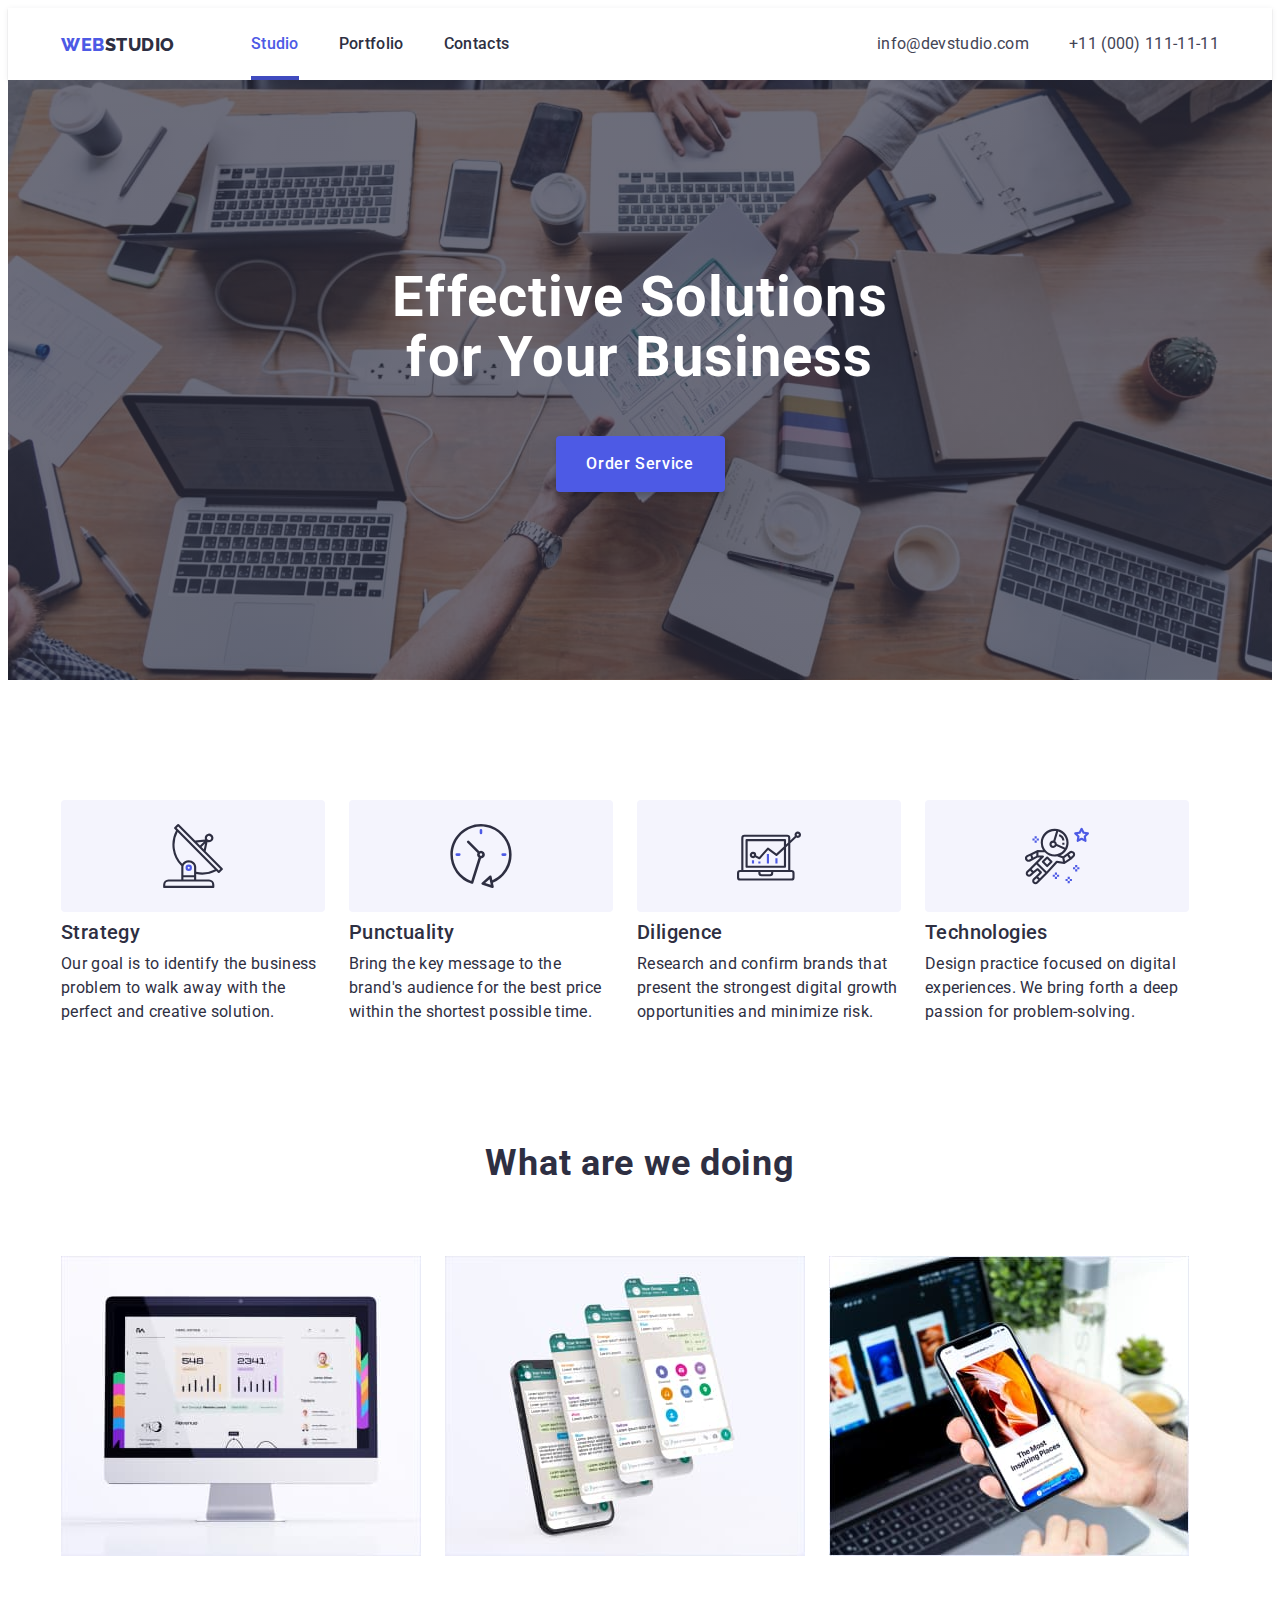
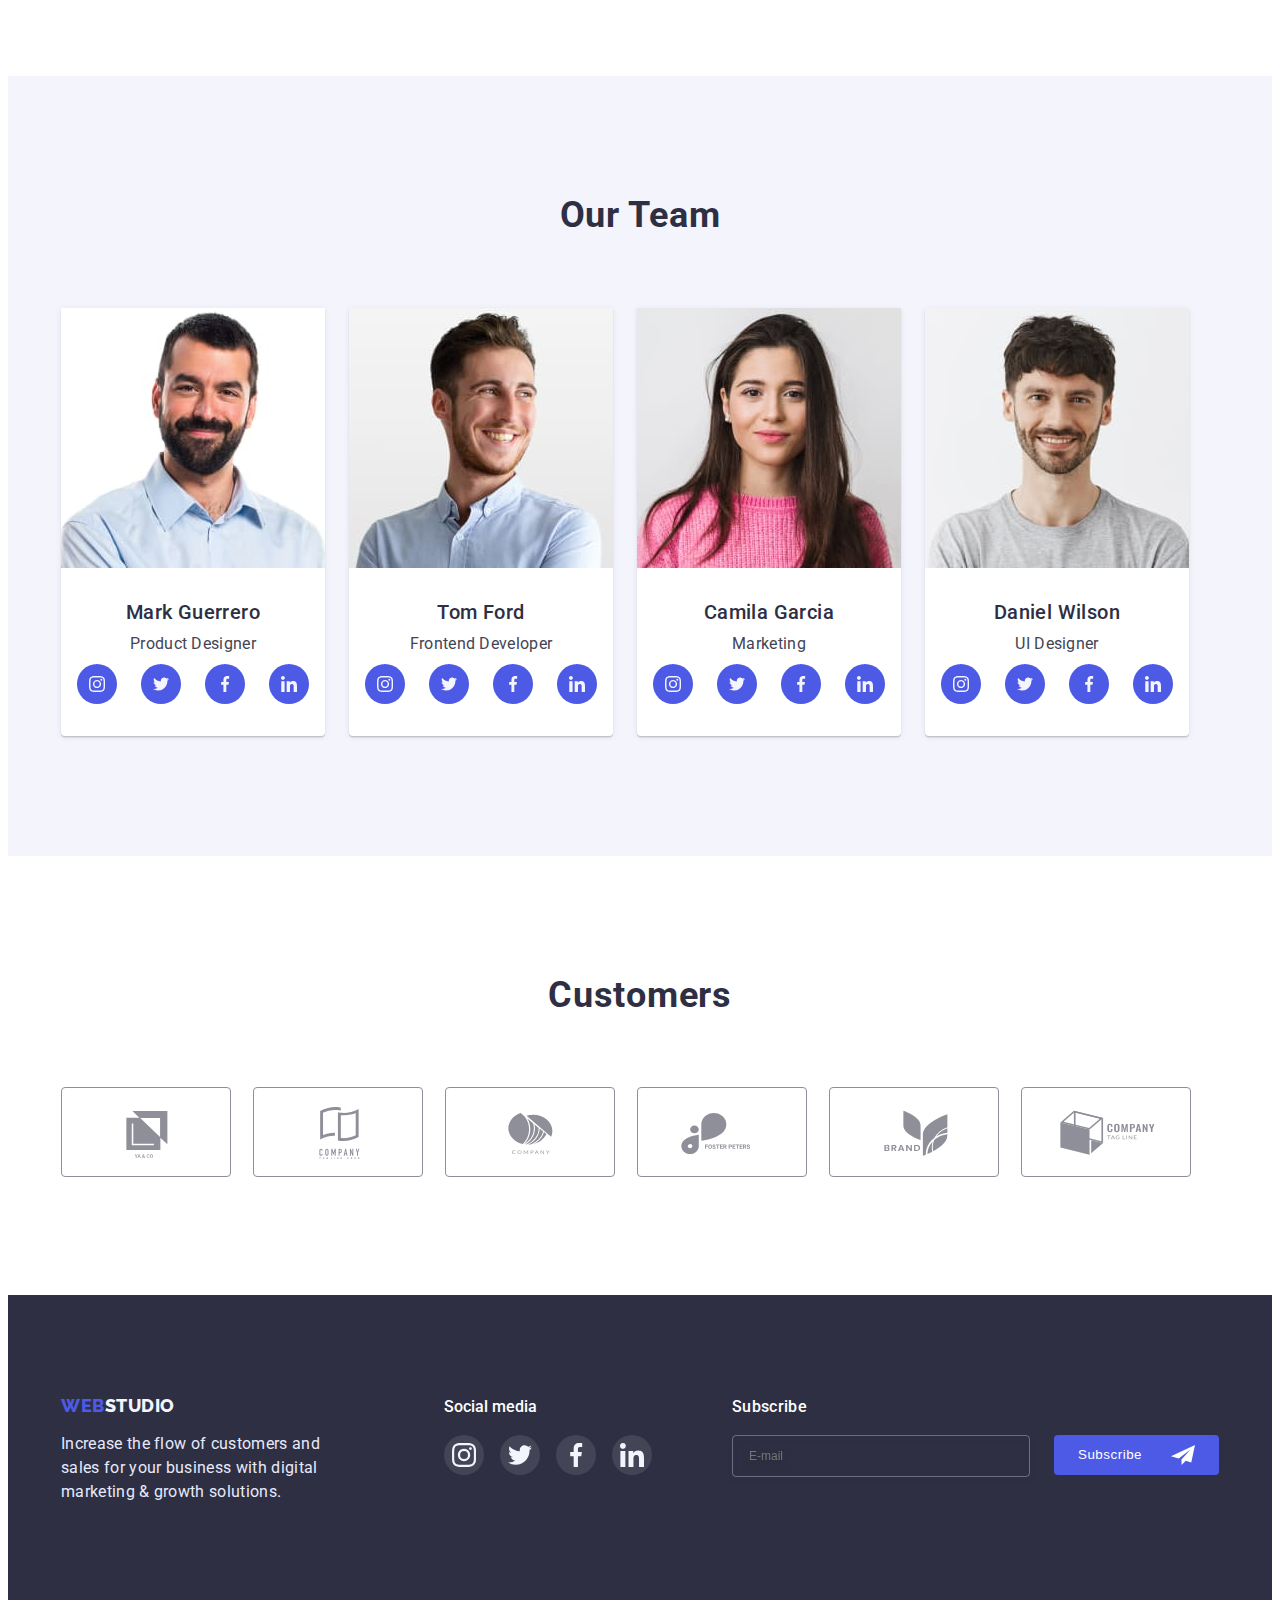
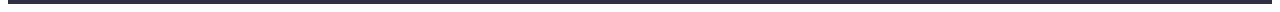
==== index.html @ 27a366ea "Initial commit" ====
<!DOCTYPE html>
<html lang="en">
  <head>
    <meta charset="UTF-8" >
    <meta http-equiv="X-UA-Compatible" content="IE=edge" >
    <meta name="viewport" content="width=device-width, initial-scale=1.0" >    
    <title>Webstudio</title>
    <link rel="preconnect" href="https://fonts.googleapis.com">
<link rel="preconnect" href="https://fonts.gstatic.com" crossorigin>
<link href="https://fonts.googleapis.com/css2?family=Raleway:wght@800&family=Roboto:wght@400;500;700;900&display=swap" rel="stylesheet">
<link rel="stylesheet" href="https://cdnjs.cloudflare.com/ajax/libs/modern-normalize/1.1.0/modern-normalize.min.css" integrity="sha512-wpPYUAdjBVSE4KJnH1VR1HeZfpl1ub8YT/NKx4PuQ5NmX2tKuGu6U/JRp5y+Y8XG2tV+wKQpNHVUX03MfMFn9Q==" crossorigin="anonymous" referrerpolicy="no-referrer" />
<link rel="stylesheet" href="./css/styles.css" >
</head>
  <body>
    <!--Top Line-->
    <header class="heder">
      <div class="container heder-container">
      <nav class="heder-navigation">
        <!--Logo-->
        <a href="./index.html" class="heder-logo"><span class="logo">WEB</span>STUDIO</a>
        <!--Menu Nav-->
        <ul class="heder-list list">          
          <li class="heder-item"><a class="heder-link link current" href="./index.html">Studio</a></li>
          <li class="heder-item"><a class="heder-link link" href="./potfolio.html">Portfolio</a></li>
          <li class="heder-item"><a class="heder-link link" href="./index.html">Contacts</a></li>        
        </ul>
      </nav>
      <!--Contacts-->
      <address class="heder-box">
        <ul class="heder-list list">
          <li class="heder-item"><a class="heder-link  link  heder-email" href="mailto:info@devstudio.com">info@devstudio.com</a></li>         
          <li class="heder-item"><a class="heder-link  link  heder-tel" href="tel:+110001111111">+11 (000) 111-11-11</a></li>
        </ul>
      </address>
    </div>
    </header>
    <main>
      <!--Hero image-->
      <section class="hero">   
        <h1 class="hero-title hero-text">Effective Solutions for Your Business</h1>
        <button class="hero-button" data-modal-open type="button">Order Service</button>
      </section>
      <!-- Section 2-->
      <section class="features">
        <div class="container features-container">
        <h2 class="visually-hidden">Features</h2>
        <ul class="features-list list">          
          <li class="features-item">
            <div class="features-box">
            <svg  width="64" height="64">
              <use href="./images/symbol-defs.svg#icon-antenna-1"></use>
            </svg>
          </div>
            <h3 class="features-subtitle">Strategy</h3>
            <p class="features-text">
              Our goal is to identify the business problem to walk away with the
              perfect and creative solution.
            </p>
          </li>
          <li class="features-item">
            <div class="features-box">
            <svg width="64" height="64">
              <use href="./images/symbol-defs.svg#icon-clock-1"></use>
            </svg>
          </div>
            <h3 class="features-subtitle">Punctuality</h3>
            <p class="features-text">
              Bring the key message to the brand's audience for the best price
              within the shortest possible time.
            </p>
          </li>
          <li class="features-item">
            <div class="features-box">
            <svg width="64" height="64">
              <use href="./images/symbol-defs.svg#icon-diagram-1"></use>
            </svg>
          </div>
            <h3 class="features-subtitle">Diligence</h3>
            <p class="features-text">
              Research and confirm brands that present the strongest digital
              growth opportunities and minimize risk.
            </p>
          </li>
          <li class="features-item">
            <div class="features-box">
            <svg width="64" height="64">
              <use href="./images/symbol-defs.svg#icon-astronaut-1"></use>
            </svg>
          </div>
            <h3 class="features-subtitle">Technologies</h3>
            <p class="features-text">
              Design practice focused on digital experiences. We bring forth a
              deep passion for problem-solving.
            </p>
          </li>
        </ul>
        </div>
      </section>
      <!-- What are we doing-->
      <section class="doing">
        <div class="container container-doing">
        <h2 class="doing-title">What are we doing</h2>
        <ul class="doing-list list">
          <li>
            <img
              src="./images/img-1.jpg"
              alt="image is not displayed"
              width="360" height="300">
          </li>
          <li>
            <img
              src="./images/img-tel-2.jpg"
              alt="image is not displayed"
              width="360" height="300">
          </li>
          <li>
            <img
              src="./images/img-tel-3.jpg"
              alt="image is not displayed"
              width="360" height="300">
          </li>
        </ul>
        </div>
      </section>
      <!-- Our team-->
      <section class="team">
        <div class="container">
        <h2 class="team-title">Our Team</h2>
        <ul class="team-list list">
          <li class="team-item">            
            <img src="./images/foto-1.jpg" alt="foto 1" width="264" height="260">            
            <div class="item-wrap">
            <h3 class="team-subtitle">Mark Guerrero</h3>
            <p class="team-text">Product Designer</p>
            <ul class="team-soc-list list">
              <li class="team-soc-item">
                <a class="team-soc-link link">
                <svg class="team-soc-icon" width="16" height="16">
                  <use href="./images/icon.svg#icon-instagram"></use>
                </svg>
              </a></li>
              <li class="team-soc-item">
                <a class="team-soc-link link">
                <svg class="team-soc-icon" width="16" height="16">
                  <use href="./images/icon.svg#icon-twitter"></use>
                </svg>
              </a></li>
              <li class="team-soc-item">
                <a class="team-soc-link link">
                <svg class="team-soc-icon" width="16" height="16">
                  <use href="../images/icon.svg#icon-facebook"></use>
                </svg>
              </a></li>
              <li class="team-soc-item">
                <a class="team-soc-link link">
                <svg class="team-soc-icon" width="16" height="16">
                  <use href="./images/icon.svg#icon-linkedin"></use>
                </svg>
              </a></li>
            </ul>          
            </div>
          </li>
          <li class="team-item">
            <img src="./images/foto-2.jpg" alt="foto 2" width="264" height="260">
            <div class="item-wrap">
            <h3 class="team-subtitle">Tom Ford</h3>
            <p class="team-text">Frontend Developer</p>
            <ul class="team-soc-list list">
              <li class="team-soc-item"><a href="" class="team-soc-link link">
                <svg class="team-soc-icon" width="16" height="16">
                  <use href="./images/icon.svg#icon-instagram"></use>
                </svg>
              </a></li>
              <li class="team-soc-item"><a href="" class="team-soc-link link">
                <svg class="team-soc-icon" width="16" height="16">
                  <use href="./images/icon.svg#icon-twitter"></use>
                </svg>
              </a></li>
              <li class="team-soc-item"><a href="" class="team-soc-link link">
                <svg class="team-soc-icon" width="16" height="16">
                  <use href="./images/icon.svg#icon-facebook"></use>
                </svg>
              </a></li>
              <li class="team-soc-item"><a href="" class="team-soc-link link">
                <svg class="team-soc-icon" width="16" height="16">
                  <use href="./images/icon.svg#icon-linkedin"></use>
                </svg>
              </a></li>
            </ul>          
            </div>
          </li>
          <li class="team-item">
            <img src="./images/foto-3.jpg" alt="foto 3" width="264" height="260">
            <div class="item-wrap">
            <h3 class="team-subtitle">Camila Garcia</h3>
            <p class="team-text">Marketing</p>
            <ul class="team-soc-list list">
              <li class="team-soc-item"><a href="" class="team-soc-link link">
                <svg class="team-soc-icon" width="16" height="16">
                  <use href="./images/icon.svg#icon-instagram"></use>
                </svg>
              </a></li>
              <li class="team-soc-item"><a href="" class="team-soc-link link">
                <svg class="team-soc-icon" width="16" height="16">
                  <use href="./images/icon.svg#icon-twitter"></use>
                </svg>
              </a></li>
              <li class="team-soc-item"><a href="" class="team-soc-link link">
                <svg class="team-soc-icon" width="16" height="16">
                  <use href="./images/icon.svg#icon-facebook"></use>
                </svg>
              </a></li>
              <li class="team-soc-item"><a href="" class="team-soc-link link">
                <svg class="team-soc-icon" width="16" height="16">
                  <use href="./images/icon.svg#icon-linkedin"></use>
                </svg>
              </a></li>
            </ul>          
            </div>
          </li>
          <li class="team-item">
            <img src="./images/foto-4.jpg" alt="foto 4" width="264" height="260">
            <div class="item-wrap">
            <h3 class="team-subtitle">Daniel Wilson</h3>
            <p class="team-text">UI Designer</p>
            <ul class="team-soc-list list">
              <li class="team-soc-item"><a href="" class="team-soc-link link">
                <svg class="team-soc-icon" width="16" height="16">
                  <use href="./images/icon.svg#icon-instagram"></use>
                </svg>
              </a></li>
              <li class="team-soc-item"><a href="" class="team-soc-link link">
                <svg class="team-soc-icon" width="16" height="16">
                  <use href="./images/icon.svg#icon-twitter"></use>
                </svg>
              </a></li>
              <li class="team-soc-item"><a href="" class="team-soc-link link">
                <svg class="team-soc-icon" width="16" height="16">
                  <use href="./images/icon.svg#icon-facebook"></use>
                </svg>
              </a></li>
              <li class="team-soc-item"><a href="" class="team-soc-link link">
                <svg class="team-soc-icon" width="16" height="16">
                  <use href="./images/icon.svg#icon-linkedin"></use>
                </svg>
              </a></li>
            </ul>          
            </div>
          </li>
        </ul>
        </div>
      </section>
<!-----Customers-------->
      <section class="customers">
        <div class="container">
          <h2 class="section-title">Customers</h2>
            <ul class="customers-list list">
              <li class="customers-item">
                <a class="customers-link">
                  <svg class="logo-customers" width="104" height="56">
                    <use class="customers-link" href="./images/logo-customers.svg#icon-Logo" ></use>
                  </svg>
                </a>
              </li>
              <li class="customers-item">
                <a class="customers-link">
                  <svg class="logo-customers" width="104" height="56">
                    <use href="./images/logo-customers.svg#icon-Logo-1" ></use>
                  </svg>
                </a>
              </li>
              <li class="customers-item">
                <a class="customers-link">
                  <svg class="logo-customers" width="104" height="56">
                    <use href="./images/logo-customers.svg#icon-Logo-2" ></use>
                  </svg>
                </a>
              </li>
              <li class="customers-item">
                <a class="customers-link">
                  <svg class="logo-customers" width="104" height="56">
                    <use href="./images/logo-customers.svg#icon-Logo-3" ></use>
                  </svg>
                </a>
              </li>
              <li class="customers-item">
                <a class="customers-link">
                  <svg class="logo-customers" width="104" height="56">
                    <use href="./images/logo-customers.svg#icon-Logo-4" ></use>
                  </svg>
                </a>
              </li>
              <li class="customers-item">
                <a class="customers-link">
                  <svg class="logo-customers" width="104" height="56">
                    <use href="./images/logo-customers.svg#icon-Logo-5" ></use>
                  </svg>
                </a>
              </li>
            </ul>          
        </div>
      </section>     
      </main>
    <!-- Footer -->
    <footer class="footer">
      <div class="container">
        <div class="footer-flex">
          <div class="footer-box">
            <a href="./index.html" class="footer-logo"><span class="logo">WEB</span>STUDIO</a>
              <p class="footer-text">
        Increase the flow of customers and sales for your business with digital
        marketing & growth solutions.
            </p>        
          </div>
          <div >
            <p class="text-soc-list">Social media</p>
              <ul class="footer-soc-list list">
                <li class="footer-soc-item">
                  <a class="footer-soc-link link">
                    <svg class="footer-soc-icon" width="24" height="24">
                      <use href="./images/icon.svg#icon-instagram"></use>
                    </svg>
                  </a>
                </li>
                <li class="footer-soc-item">
                  <a class="footer-soc-link link">
                    <svg class="footer-soc-icon" width="24" height="24">
                      <use href="./images/icon.svg#icon-twitter"></use>
                    </svg>
                  </a>
                </li>
                <li class="footer-soc-item">
                  <a class="footer-soc-link link">
                    <svg class="footer-soc-icon" width="24" height="24">
                      <use href="./images/icon.svg#icon-facebook"></use>
                    </svg>
                  </a>
                </li>
                <li class="footer-soc-item">
                  <a class="footer-soc-link link">
                    <svg class="footer-soc-icon" width="24" height="24">
                      <use href="./images/icon.svg#icon-linkedin"></use>
                    </svg>
                  </a>
                </li>
              </ul>  
          </div>
          <div class="subscribe-wrapper">
            <p class="subscribe-title">Subscribe</p>
            <form class="subscribe-form">
              <input class="subscribe-input" type="email" name="subscribe_email" placeholder="E-mail" required="">
              <button class="subscribe-btn" type="submit">
                Subscribe
                <svg class="subscribe-btn-icon" width="24" height="24">
                  <use href="./images/symbol-defs.svg#icon-send"></use>
                </svg>
              </button>
            </form>
          </div>
        </div>  
      </div>
    </footer>
    <!-- Modal -->
    <div class="backdrop is-hidden " data-modal>
      <div class="modal">
        <button type="button" class="modal-close" data-modal-close>
          <svg class="modal-close-button" width="24" height="24">
            <use href="./images/modal-button.svg#icon-close-black-18dp-2-1"></use>
          </svg>
        </button>
          <p class="modal-title">Leave your contacts and we will call you back</p>
          <form class="order-service-form">
            <label class="input-box">Name
              <span class="input-label">
            <input class="form-input contact-input" name="user-name" minlength="3" pattern="[a-zA-Zа-яА-ЯіІїЇ\s]+" type="text" autofocus="" required="">
            <svg class="input-icon" width="18" height="24">
              <use href="./images/symbol-defs.svg#icon-person-black"></use>
            </svg>
              </span>
            </label>
            <label class="input-box">Phone
              <span class="input-label">
            <input class="form-input contact-input" name="user-phone" type="tel" minlength="10" maxlength="13" pattern="[0-9]{3}-[0-9]{3}-[0-9]{2}-[0-9]{2}" title="ххх-ххх-хх-хх" required="">
            <svg class="input-icon" width="18" height="24">
              <use href="./images/symbol-defs.svg#icon-phone-black"></use>
            </svg>
              </span>
            </label>
            <label class="input-box">Email
              <span class="input-label">
            <input class="form-input contact-input" name="user-email" type="email">
            <svg class="input-icon" width="18" height="24">
              <use href="./images/symbol-defs.svg#icon-email-black"></use>
            </svg>
              </span>
            </label>
            <label class="form-box comment-box">
              <span class="input-label">Comment</span>
              <textarea class="modal-message" name="user_comment" placeholder="Text input"></textarea>
            </label>            
            <label class="check-box">
              <input type="checkbox" class="private-policy-check checkbox-hidden" name="private_policy" required="">
              <span class="checkbox-icon">
                <svg width="16" height="16">
                  <use href="./images/symbol-defs.svg#icon-Vector"></use>
                </svg>
              </span>
              <span class="private-policy-label">I accept the terms and conditions of the <a class="link private-policy-link" href="#">Privacy Policy</a></span>
            </label> 
            <button class="button-modal" type="submit">Send</button>
          </form>
      </div>
    </div>
    <script src="./js/modal.js"></script>
    <script>
      AOS.init({
        once: true
      })
    </script>
  </body>
</html>
---- css/styles.css ----
/*root {
    --footer-background:  #2E2F42;
    --hero-background:  #2E2F42;
    --logo-color: #4D5AE5;
    --heder-logo-color: #2E2F42;
    --footer-logo-color: #F4F4FD;
    --body-background: #FFFFFF;    
    --heder-link-color: #2E2F42; 
    --heder-tel-link: #434455;
    --heder-link-accent-color: #4D5AE5;
    --hero-button: #FFFFFF;
    --hero-button-hover: #404BBF;
    --hero-button-background: #4D5AE5;
    --hero-title-color:#FFFFFF;
    --features-item-subtitle-background: #FFFFFF;
    --features-text: #2E2F42;
    --doing-title: #2E2F42;
    --team-background: #F4F4FD;
    --team-subtitle: #2E2F42;
    --team-text-color:  #434455;
    --team-title-color: #2E2F42;
    --footer-text-color: #E7E9FC;
    --subtitle-link: #2E2F42;
    --text: #434455;
    --filters-button-color: #4D5AE5;
    --filters-button-background: #F4F4FD;  
    --border: #8E8F99;
    --background-footer-soc-link: #31D0AA;
    --customers-accent: #404BBF;
    --modal-background: #FCFCFC;
}*/

:root {
    --navy-blue:  #2E2F42;
    --iris: #4D5AE5;
    --white:#FFFFFF;  
    --slate: #434455;
    --ocean: #404BBF;
    --cloud: #F4F4FD;
    --text-color: #E7E9FC;
    --border: #8E8F99;
    --background-footer-soc-link: #31D0AA;
    --modal-background: #FCFCFC;
}



    p,
    h1,
    h2,
    h3,
    h4,
    h5,
    h6 {
    margin: 0;

}



ul {
    margin: 0;
    padding-left: 0;
    list-style: none;
}
img {
    display: block;
    max-width: 100%;
    height: auto;
}


.link {
    text-decoration: none;
    line-height: 1.5;
    letter-spacing: .02em;
    -webkit-transition-property: color;
    transition-property: color;
    -webkit-transition-duration: var(--transition-time);
    transition-duration: var(--transition-time);
    -webkit-transition-timing-function: var(--cubic);
    transition-timing-function: var(--cubic);
}


body {
    font-family: 'Roboto', sans-serif;
    color: var(--navy-blue);
    background: var(--white, #FFFFFF);
}
/* ------------------------------------------------------------HEDER----------------------------------------- */
.heder { 
    border-bottom: -1px solid #E7E9FC;
    box-shadow: 0px 1px 6px rgba(46, 47, 66, 0.08), 0px 1px 1px rgba(46, 47, 66, 0.16), 0px 2px 1px rgba(46, 47, 66, 0.08);
}

.container {
    width: 100%;
    max-width: 1158px;    
    margin: 0 auto; 
    padding-left: 15px;
    padding-right: 15px; 

}

.heder-navigation { 
    display:flex;
    align-items: center;
    margin-right: auto;
    gap: 76px;
}


.heder-container {
    display:flex;
    align-items: center;   
}

.logo {
    color: var(--iris);   
}

.heder-logo {
    font-family: 'Raleway',sans-serif;
    font-weight: 800;
    font-size: 18px;
    line-height: calc(21 / 18); 
    letter-spacing: 0.03em;
    text-transform: uppercase;
    text-decoration: none;
    color: var(--navy-blue); 
    display:flex; 

}



.heder-list {
    display:flex;
    margin-left: auto;
}

.heder-list .heder-item {
    margin-left: 40px;
}
.heder-list .heder-item:first-child {
    margin-left: 0;
    margin-right: 0;
}
.heder-item {
}

.heder-link.current:after{
    content: " ";
    position: absolute;
    left: 0;
    bottom: 0;


    width: 100%;
    height: 4px;
    background-color: var(--ocean);
}

.heder-link {   
    letter-spacing: 0.02em;
    font-weight: 500;
    font-size: 16px;
    line-height: 1.5;
    color: var(--navy-blue,#2E2F42);
    padding-top: 24px;
    padding-bottom: 24px;
    display: block;  
    transition: color 250ms cubic-bezier(0.4, 0, 0.2, 1); 
    position: relative;
}
.heder-link:hover,
.heder-link:focus,
.heder-link.current{
    color:var(--iris);
}


.heder-tel {
    font-family: 'Roboto',sans-serif;
    font-style: normal;
    font-weight: 400;
    font-size: 16px;
    line-height: calc(24 / 16);
    letter-spacing: 0.02em;
    color: var(--slate);   
}

.heder-email {    
    font-style: normal;
    font-weight: 400;
    font-size: 16px;
    line-height: calc(24 / 16);
    letter-spacing: 0.02em;
    color: var(--slate);   
}

/* ----------------------------------------------------------------HERO IMAGE------------------------------------------ */

.hero {

    max-width: 1440px;
    background-image: linear-gradient(rgba(46, 47, 66, 0.7),rgba(46, 47, 66, 0.7)),
    url(../images/people-office\ 1.jpg);
    background-repeat: no-repeat;
    background-position: center;
    background-size: cover;
    text-align: center;   
    padding-top: 188px;
    padding-bottom: 188px;
    margin-left: auto;
    margin-right: auto;
}

.hero-title {    
    font-weight: 700;
    font-size: 56px;
    line-height: 1.07;
    letter-spacing: 0.02em;
    color: var(--white, #FFFFFF);

    display: block;
    max-width: 496px;
    text-align: center;
    margin: 0 auto;
    margin-bottom: 48px;
}



.hero-text {

}

.hero-button {
    font-style: normal;
    color: var(--white, #FFFFFF);
    letter-spacing: 0.04em;
    font-weight: 500;
    font-size: 16px;
    line-height: 1.5;
    font-family: inherit;
    cursor: pointer;
    background: var(--iris, #4D5AE5);  
    
    text-align: center;  
    width: 169px;     
    height: 56px;
    display: block;
    margin: 0 auto;
    box-shadow: 0px 4px 4px rgba(0, 0, 0, 0.15);
    border-radius: 4px;
    border: none;
    transition-property: background-color;
    transition-timing-function: cubic-bezier(0.4, 0, 0.2, 1);
    transition-duration: 250ms;
}  

.hero-button:hover,
.hero-button:focus {
    background-color: var(--ocean, #404BBF);
}
/* ----------------------------------------------------------------SECTION 2--------------------------------------------- */


.features-list {
    display: flex;
    gap: 24px;
}

.features-container{
    display: flex;
    flex-wrap: wrap;
    
}
.features{    
    padding-top: 120px;
    padding-bottom: 120px; 
}

.features-item {
    background: var(--white, #FFFFFF);
    width: 264px;
}

.features-box{
    height: 112px;

    display: flex;
    justify-content: center;
    align-items: center;
    background: var(--cloud);
    border-radius: 4px;
}

.features-subtitle {
    font-weight: 500;
    font-size: 20px;
    line-height: 1.2;
    letter-spacing: 0.02em;
    background: var(--white, #FFFFFF);
    margin-top: 8px;
}

.features-text {        
    font-size: 16px;
    line-height: 1.5;
    letter-spacing: 0.02em;
    color: var(--navy-blue);   

    margin-top: 8px;
}


/* ----------------------------------------------------------------------DOING--------------------------------------------- */


.doing {
    padding-bottom: 120px;
}



.doing-title {
    font-family: 'Roboto', sans-serif;
    font-weight: 700;
    font-size: 36px;
    line-height: 1.11; 
    letter-spacing: 0.02em;        
    color: var(--navy-blue);

    margin-bottom: 72px;
    text-align: center;
}

.doing-list {
    display: flex;
    gap: 24px;
}



.doing-list:nth-last-child(3) {
    padding-left: 0;
}


.doing-list:nth-last-child(4) {
    padding-left: 0;
}

/* --------------------------------------------------------------------TEAM------------------------------------------------- */
.team{
    background: var(--cloud, #F4F4FD);    
    padding-top: 120px;
    padding-bottom: 120px;
}

.team-title {    
    font-weight: 700;
    font-size: 36px;
    line-height: 1.11;
    letter-spacing: 0.02em; 
    color:var(--navy-blue,  #2E2F42);

    
    margin-bottom: 72px;
    text-align: center;

}

.item-wrap{
    text-align: center;
    padding: 32px 16px 32px 16px;

}


.team-list {
    display: flex;
    gap: 24px;
}

.team-item{
    background:var(--white);
    box-shadow: 0px 1px 6px rgba(46, 47, 66, 0.08), 0px 1px 1px rgba(46, 47, 66, 0.16), 0px 2px 1px rgba(46, 47, 66, 0.08);
    border-radius: 0px 0px 4px 4px;
    width: 264px;
}


.team-subtitle {
    font-weight: 500;
    font-size: 20px;
    line-height: 1.2;
    letter-spacing: 0.02em;
    color: var(--navy-blue);

    margin-bottom: 8px;
}

.team-text {        
    font-size: 16px;
    line-height:  calc(24 / 16);
    letter-spacing: 0.02em;
    color: var(--slate, #434455);
    margin-bottom: 8px;
}

/*-------------ICON-----------------*/


.team-soc-list {
    display: flex;
    justify-content: center;
    gap: 24px;
}

.team-soc-item {
    width: 40px;
    height: 40px;

}
.team-soc-link {
    width: 100%;
    height: 100%;

    border-radius: 50%;

    background-color: var(--iris);
    display: flex;
    justify-content: center;
    align-items: center;
    transition-property: background-color;
    transition-timing-function: cubic-bezier(0.4, 0, 0.2, 1);
    transition-duration: 250ms;
}

.team-soc-icon{
    color: var(--white, #FFFFFF);
}
.team-soc-link:is(:hover, :focus) {
    background-color: var(--ocean);
}
/*-------------CUSTOMERS-----------------*/


.customers {
    padding-top: 120px;
    padding-bottom: 120px;
}

.section-title {
    font-weight: 700;
    font-size: 36px;
    line-height: 1.1;
    letter-spacing: 0.02em;
    text-align: center;
    color: var(--navy-blue,  #2E2F42);

    margin-bottom: 72px;

}
.customers-list {
    display: flex;
    gap: 24px;
}

.customers-item {
    width: 168px;
    height: 88px;



}
.customers-link {
    width: 100%;
    height: 100%;

    display: flex;
    align-items: center;
    justify-content: center;
    border: 1px solid var(--border);
    border-radius: 4px;
    transition-property: border-color;
    transition-timing-function: cubic-bezier(0.4, 0, 0.2, 1);
    transition-duration: 250ms;
}

.logo-customers {
    fill:  var(--border);
    transition-property: fill;
    transition-timing-function: cubic-bezier(0.4, 0, 0.2, 1);
    transition-duration: 250ms;
}

.customers-link:is(:hover, :focus) {
    border-color:  var(--ocean);
}

.customers-link:is(:hover, :focus) .logo-customers{
    fill: var(--ocean);
}



/* --------------------------------------------------------------------FOOTER--------------------------------------------------- */
.footer { 
    background: var(--navy-blue, #2E2F42);
    padding-top: 100px;
    padding-bottom: 100px;
    display: flex;
}

.footer-logo {
    font-family: 'Raleway',sans-serif;
    font-weight: 800;
    font-size: 18px;
    line-height: calc(21/ 18);    
    letter-spacing: 0.03em;
    text-decoration: none;
    text-transform: uppercase;
    color: var(--cloud, #F4F4FD);
}

.footer-box {
    width: 264px;
    margin-right: 120px;

}

.footer-text {  
    margin-top: 16px;
    
    font-size: 16px;
    line-height: 1.5;
    letter-spacing: 0.02em;
    color: var(--text-color);
}

.visually-hidden {
    position: absolute;
    width: 1px;
    height: 1px;
    margin: -1px;
    border: 0;
    padding: 0;
    white-space: nowrap;
    clip-path: inset(100%);
    clip: rect(0 0 0 0);
    overflow: hidden;
}

.footer-flex {
    display: flex;
    align-items: baseline;

}

.text-soc-list{
    margin-bottom: 16px;
    font-weight: 500;
    font-size: 16px;
    line-height: 1.5;
    letter-spacing: 0.02;
    color: var(--white);
}

.footer-soc-list {
    display: flex;
    justify-content: center;
    gap: 16px;
}

.footer-soc-link {
    width: 100%;
    height: 100%;

    border-radius: 50%;
    display: flex;
    justify-content: center;
    align-items: center;
    background: rgba(255, 255, 255, 0.1);
    transition-property: background-color;
    transition-timing-function: cubic-bezier(0.4, 0, 0.2, 1);
    transition-duration: 250ms;
}


.footer-soc-item {
    width: 40px;
    height: 40px;
}

.footer-soc-link:is(:hover, :focus) {
    background-color: var(--background-footer-soc-link);
}

/* -----------------------------------PORTFOLIO -----------------------------------------------------*/


.subtitle-link{
    text-decoration-line: none; 
    color: var(--navy-blue);
}
.subtitle {
    font-weight: 500;
    font-size: 20px;
    line-height: 1.2;     
    letter-spacing: 0.02em;     
    color: var(--navy-blue);

    margin-bottom: 8px;
}

.text {    
    font-size: 16px;
    line-height: 1.5;        
    letter-spacing: 0.02em;
    text-decoration: none;   
    color: var(--slate);
}


a {
    text-decoration: none;
}
/*------------------------------SECTION-----------------------------------------*/

.filters-list.list {     
    padding: 0px;
    gap: 24px;
    display: flex;  
    justify-content: center; 
    margin-bottom: 72px;
}

.filters-list.list:nth-child(5) {
    margin-right: 0;
}

.filters-button {
    font-family: inherit;
    font-weight: 500;
    font-size: 16px;
    line-height:  calc(24 / 16);
    letter-spacing: 0.04em;
    text-decoration: none;
    color: var(--iris);
    background:var(--cloud);
    cursor: pointer;

    padding: 12px 24px;
    border: 1px solid var(--text-color);    
    border-radius: 4px;
    transition-property: color, background-color, box-shadow;
    transition-timing-function: cubic-bezier(0.4, 0, 0.2, 1);
    transition-duration: 250ms;
}

.filters-button:hover,
.filters-button:focus {
    color: var(--white);
    border-color: transparent;
    background-color: var(--ocean);
    box-shadow: 0px 3px 1px rgba(0, 0, 0, 0.1), 0px 2px 1px rgba(0, 0, 0, 0.08), 0px 2px 2px rgba(0, 0, 0, 0.12);
}

/*----------------------------FLEX-CONTAINER-------------------------------------------*/


.flex-container{   

    display: flex;
    flex-wrap: wrap;
    row-gap: 48px;
    column-gap: 24px;
}

.box{
    padding-top: 64px;
    padding-bottom: 96px;
}

.wrap{
    padding-top: 96px;
    padding-bottom: 120px;
}

.item-subtitle{
    padding: 0px 16px;
    padding-top: 32px;
    padding-bottom: 32px;

    border-top: none;
    border-left: 1px solid var(--text-color);
    border-right: 1px solid var(--text-color);
    border-bottom: 1px solid var(--text-color);
}

.box-item{   
    width: 360px; 
    background: var(--white);

}

.portfolio-cover-wrap{
    position: relative;
    overflow: hidden;
}
.box-item-text{
    position: absolute;
    top: 0;
    padding-top: 40px;
    padding-left: 32px;
    padding-right: 32px;
    line-height: 1.5;
    font-size: 16px;
    font-weight: 400;
    letter-spacing: 0.02em;
    color:  var(--cloud);
    background-color: var(--iris);
    height: 100%;
    transform: translateY(100%);
    transition: transform 250ms cubic-bezier(0.4, 0, 0.2, 1) ;
}

.box-link:hover .box-item-text{
    transform: translateY(0); 
}

.box-link{
    display: block;
    transition-property: box-shadow;
    transition-timing-function: cubic-bezier(0.4, 0, 0.2, 1);
    transition-duration: 250ms;
}


.box-link:hover,
.box-link:focus {
    box-shadow: 0px 1px 6px rgba(46, 47, 66, 0.08), 0px 1px 1px rgba(46, 47, 66, 0.16), 0px 2px 1px rgba(46, 47, 66, 0.08);
}

.box-item:nth-child(3n) {
    margin-right: 0;
}

.box-item:nth-last-child(-n+3) {
    margin-bottom: 0;
}
.backdrop{
    position: fixed;
    top: 0;
    width: 100%;
    height: 100%;
    background: rgba(46, 47, 66, 0.4);
    transition: opacity 250ms cubic-bezier(0.4, 0, 0.2, 1), visibility 250ms cubic-bezier(0.4, 0, 0.2, 1);
}

.subscribe-wrapper {
margin-left: 80px;
}
.subscribe-title {
    font-weight: 500;
    font-size: 16px;
    line-height: 1.5;
    letter-spacing: .02em;
    color: var(--white);
}
.subscribe-form {
    margin-top: 16px;
    display: -webkit-box;
    display: -ms-flexbox;
    display: flex;

}

.subscribe-input {
    width: 264px;
    height: 40px;
    padding: 0 16px;
    font-size: 12px;
    background-color: rgba(0,0,0,0);
    color: var(--white);
    border: 1px solid rgba(255,255,255,.3);
    -webkit-filter: drop-shadow(0px 4px 4px rgba(0, 0, 0, 0.15));
    filter: drop-shadow(0px 4px 4px rgba(0, 0, 0, 0.15));
    border-radius: 4px;
    outline: none;
}
.subscribe-btn {
    width: 165px;
    height: 40px;
    cursor: pointer;
    margin-left: 24px;
    margin-right: auto;
    padding: 8px 24px;
    font-weight: 500;
    line-height: 1.5;
    letter-spacing: .04em;
    display: -webkit-box;
    display: -ms-flexbox;
    display: flex;
    -webkit-box-pack: center;
    -ms-flex-pack: center;
    justify-content: center;
    -webkit-box-align: center;
    -ms-flex-align: center;
    align-items: center;
    border: none;
    color: var(--white);
    border-radius: 4px;
    background: var(--iris);
    -webkit-transition-property: background-color;
    transition-property: background-color;
    -webkit-transition-duration: var(--transition-time);
    transition-duration: var(--transition-time);
    -webkit-transition-timing-function: var(--cubic);
    transition-timing-function: var(--cubic);
}
.subscribe-btn-icon {
    margin-left: auto;
    fill: var(--white);
}



/*--MODAL--*/
.modal{
    position: absolute;
    top: 50%;
    left: 50%;
    transform: translate(-50%, -50%) scale(1);
    transition: transform 250ms cubic-bezier(0.4, 0, 0.2, 1);
    width: 408px;
    min-height: 584px;
    background: var(--modal-background);
    box-shadow: 0px 1px 1px rgba(0, 0, 0, 0.14), 0px 1px 3px rgba(0, 0, 0, 0.12), 0px 2px 1px rgba(0, 0, 0, 0.2);
    border-radius: 4px;
    padding-top: 72px;
    padding-left: 24px;
    padding-right: 24px;
    padding-bottom: 24px;
}



.backdrop.is-hidden .modal{
    transform: translate(-50%, -50%) scale(0);
}

.modal-close{
    position: absolute;
    top: 24px;
    right: 24px;
    width: 24px;
    height: 24px;
    background: var(--text-color);
    border: 1px solid rgba(0, 0, 0, 0.1);
    border-radius: 50%;
    display: flex;
    align-items: center;
    justify-content: center;
    transition: opacity 250ms cubic-bezier(0.4, 0, 0.2, 1);
    cursor: pointer;
}

.modal-close:is(:hover, :focus) {
    fill: var(--white, #FFFFFF);
    background: var(--ocean);
    transition: 250ms cubic-bezier(0.4, 0, 0.2, 1);
}

.is-hidden{
    opacity: 0;
    visibility: hidden;
    pointer-events: none;
}
.modal-title {
    font-weight: 500;
    font-size: 16px;
    line-height: 1.5;
    text-align: center;
    letter-spacing: 0.02em;
    color: var(--navy-blue);   
    margin-bottom: 16px;
}

.input-box {
    font-weight: 400;
    font-size: 12px;
    line-height: 1.16;
    letter-spacing: 0.01em;

    margin-bottom: 8px;
    color: var(--border);
    border-color: transparent;
    display: -webkit-box;
    display: -ms-flexbox;
    display: flex;
    flex-direction: column;
}
.form-input:focus{
    border-color: var(--iris);
}
.form-input:focus + .input-icon{
    fill: var(--iris);
}

.input-label {
    margin-top: 4px;
    font-size: 12px;
    line-height: 1.33;
    letter-spacing: .04em;
    color: #8e8f99;
    position: relative;
}

.order-service-form {
    display: -webkit-box;
    display: -ms-flexbox;
    display: flex;
    flex-direction: column;
    justify-content: center;
}

.contact-input {
    height: 40px;
    padding-left: 38px;
}
.form-input {
    width: 100%;
    height: 40px;
    font-size: 18px;
    border: 1px solid rgba(46, 47, 66, 0.4);
    border-radius: 4px;
    outline: transparent;
    transition-property: border-color;
    transition-timing-function: cubic-bezier(0.4, 0, 0.2, 1);
    transition-duration: 250ms;
}

.input-icon {
    position: absolute;
    top: 50%;
    left: 16px;
    transform: translateY(-50%);
    fill: var(--navy-blue-color);
    cursor: pointer;
    transition-property: fill,background-color,-webkit-box-shadow;
    transition-property: fill,background-color,box-shadow;
    transition-property: fill,background-color,box-shadow,-webkit-box-shadow;
    transition-timing-function: cubic-bezier(0.4, 0, 0.2, 1);
    transition-duration: 250ms;
}
.button-modal {
    padding: 16px 32px;
    min-width: 169px;
    min-height: 56px;
    margin-left: auto;
    margin-right: auto;
    font-size: 16px;
    color: #fff;
    border: none;
    cursor: pointer;
    background: var(--iris);
    border-radius: 4px;
    -webkit-box-shadow: 0px 4px 4px rgba(0,0,0,.15);
    box-shadow: 0px 4px 4px rgba(0,0,0,.15);
    -webkit-transition-property: background-color;
    transition-property: background-color;
    -webkit-transition-duration: 250ms;;
    transition-duration: 250ms;
    transition-timing-function: cubic-bezier(0.4, 0, 0.2, 1);
}
.comment-box {
    margin-bottom: 16px;
}
.modal-message{
    width: 100%;
    height: 120px;
    padding: 16px;
    font-size: 18px;
    letter-spacing: 0.04em;
    font-size: 12px;
    line-height: 1.16;
    display: block;
    border: 1px solid rgba(46, 47, 66, 0.4);
    border-radius: 4px;
    outline: transparent;
    resize: none;
    transition-property: border-color;
    transition-timing-function: cubic-bezier(0.4, 0, 0.2, 1);
    transition-duration: 250ms;
}

.check-box {
    margin-bottom: 24px;
    display: -webkit-box;
    display: -ms-flexbox;
    display: flex;
}

.checkbox-hidden {
    position: absolute;
    width: 1px;
    height: 1px;
    margin: -1px;
    border: 0;
    padding: 0;
    clip: rect(0 0 0 0);
    overflow: hidden;
}

.private-policy-check:checked+.checkbox-icon {
    border-color: rgba(0,0,0,0);
    background-color: #404bbf;
    fill: #f4f4fd;
}

.checkbox-icon {
    width: 16px;
    height: 16px;
    display: -webkit-box;
    display: -ms-flexbox;
    display: flex;
    -webkit-box-pack: center;
    -ms-flex-pack: center;
    justify-content: center;
    -webkit-box-align: center;
    -ms-flex-align: center;
    align-items: center;
    border: 1.25px solid #2e2f42;
    border-radius: 2px;
    fill: none;
    cursor: pointer;
    -webkit-transition-property: fill,background-color,-webkit-box-shadow;
    transition-property: fill,background-color,-webkit-box-shadow;
    transition-property: fill,background-color,box-shadow;
    transition-property: fill,background-color,box-shadow,-webkit-box-shadow;
    -webkit-transition-duration: var(--transition-time);
    transition-duration: var(--transition-time);
    -webkit-transition-timing-function: var(--cubic);
    transition-timing-function: var(--cubic);
}
.private-policy-label {
    margin-left: 8px;
}
.private-policy-label {
    font-size: 12px;
    line-height: 1.33;
    letter-spacing: .04em;
    color: #757575;
}
.private-policy-link {
    position: relative;
    color: #4d5ae5;
}
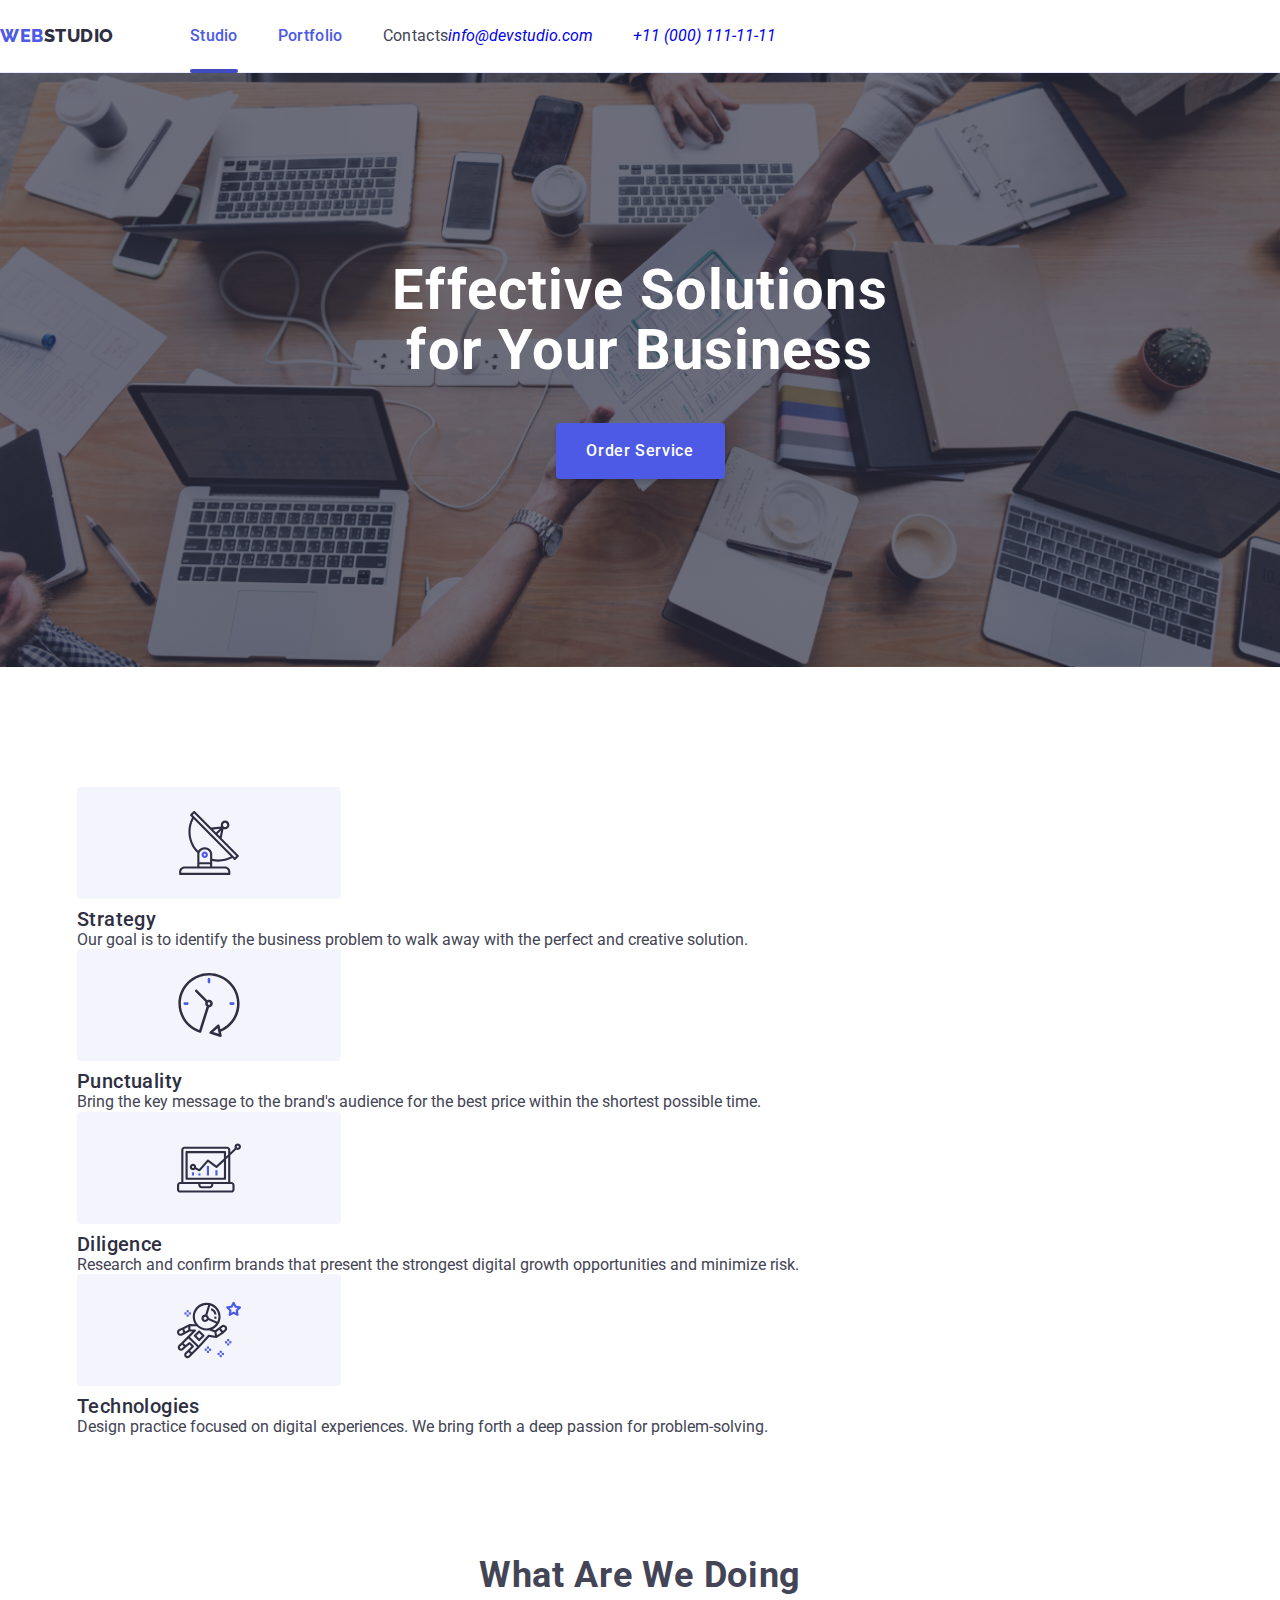
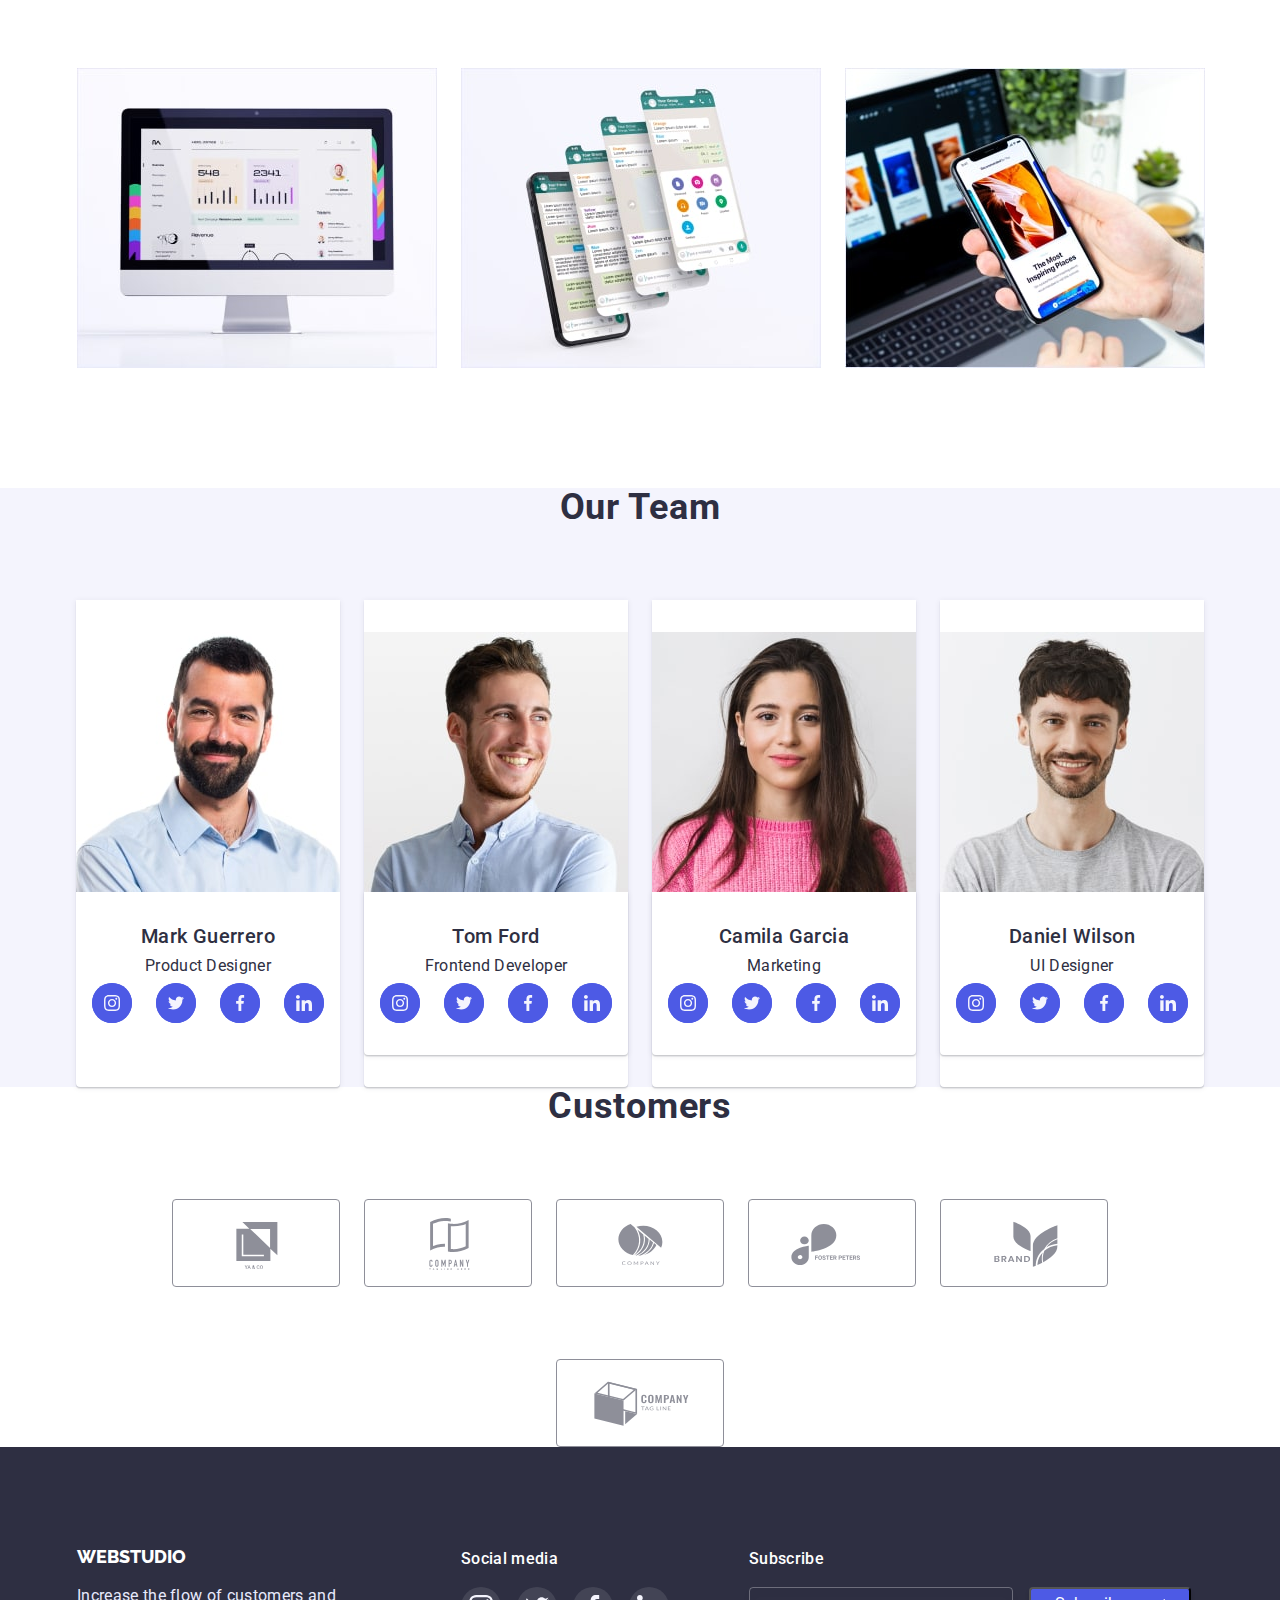
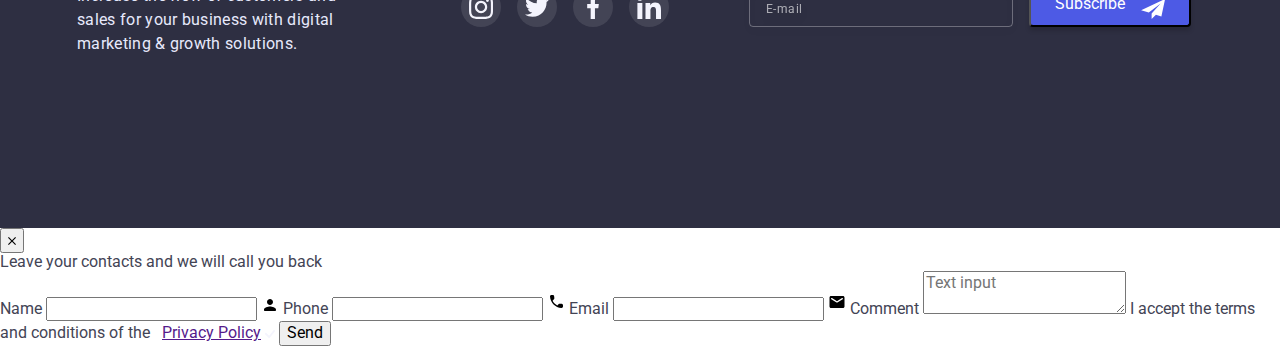
==== commit d728b38a: "commit 1" ====
--- a/index.html
+++ b/index.html
@@ -1,422 +1,541 @@
 <!DOCTYPE html>
 <html lang="en">
-  <head>
-    <meta charset="UTF-8" >
-    <meta http-equiv="X-UA-Compatible" content="IE=edge" >
-    <meta name="viewport" content="width=device-width, initial-scale=1.0" >    
-    <title>Webstudio</title>
+
+<head>
+    <meta charset="UTF-8">
+    <meta http-equiv="X-UA-Compatible" content="IE=edge">
+    <meta name="viewport" content="width=device-width, initial-scale=1.0">
+    <title>webstudio</title>
     <link rel="preconnect" href="https://fonts.googleapis.com">
-<link rel="preconnect" href="https://fonts.gstatic.com" crossorigin>
-<link href="https://fonts.googleapis.com/css2?family=Raleway:wght@800&family=Roboto:wght@400;500;700;900&display=swap" rel="stylesheet">
-<link rel="stylesheet" href="https://cdnjs.cloudflare.com/ajax/libs/modern-normalize/1.1.0/modern-normalize.min.css" integrity="sha512-wpPYUAdjBVSE4KJnH1VR1HeZfpl1ub8YT/NKx4PuQ5NmX2tKuGu6U/JRp5y+Y8XG2tV+wKQpNHVUX03MfMFn9Q==" crossorigin="anonymous" referrerpolicy="no-referrer" />
-<link rel="stylesheet" href="./css/styles.css" >
+    <link rel="preconnect" href="https://fonts.gstatic.com" crossorigin>
+    <link href="https://fonts.googleapis.com/css2?family=Raleway:wght@800&family=Roboto:wght@400;500;700;900&display=swap"
+        rel="stylesheet">
+    <link rel="stylesheet" href="https://cdn.jsdelivr.net/npm/modern-normalize@1.1.0/modern-normalize.min.css">
+    <link rel="stylesheet" href="./css/styles.css">
+    <link rel="stylesheet" href="./css/modal-window.css">
+    <link rel="stylesheet" href="./css/mobile-menu.css">
+
+    
 </head>
-  <body>
+
+<body>
     <!--Top Line-->
-    <header class="heder">
-      <div class="container heder-container">
-      <nav class="heder-navigation">
-        <!--Logo-->
-        <a href="./index.html" class="heder-logo"><span class="logo">WEB</span>STUDIO</a>
-        <!--Menu Nav-->
-        <ul class="heder-list list">          
-          <li class="heder-item"><a class="heder-link link current" href="./index.html">Studio</a></li>
-          <li class="heder-item"><a class="heder-link link" href="./potfolio.html">Portfolio</a></li>
-          <li class="heder-item"><a class="heder-link link" href="./index.html">Contacts</a></li>        
-        </ul>
-      </nav>
-      <!--Contacts-->
-      <address class="heder-box">
-        <ul class="heder-list list">
-          <li class="heder-item"><a class="heder-link  link  heder-email" href="mailto:info@devstudio.com">info@devstudio.com</a></li>         
-          <li class="heder-item"><a class="heder-link  link  heder-tel" href="tel:+110001111111">+11 (000) 111-11-11</a></li>
-        </ul>
-      </address>
-    </div>
+    <header class="header">
+        <div class="heder-container container">
+        <nav class="heder-navigation">
+            <!--Logo-->
+            <a class="heder-logo link" href="./index.html"><span class="logo" >web</span>studio</a>
+            <!--Menu Nav-->
+            <ul class="heder-list list">
+                <li class="heder-item studio-link"><a class="menu-studio studio link" href="./index.html">Studio</a></li>
+                <li class="heder-item"><a class="heder-link menu-portfolio link" href="./portfolio.html">Portfolio</a></li>
+                <li class="heder-item"><a class="heder-link link" href="./index.html">Contacts</a></li>  
+            </ul>
+        </nav>
+        <!--Contacts-->
+        <address class="heder-box">
+            <ul class="heder-list list">
+                <li class="heder-item"><a class="address-link link" href="mailto:info@devstudio.com">info@devstudio.com</a></li>
+                <li class="heder-item"><a class="address-link link" href="tel:+110001111111">+11 (000) 111-11-11</a></li>
+            </ul>
+        </address>
+            <button type="button" class="mobile-menu-open"  data-menu-open>
+                <svg class="mobile-menu-open-icon" width="32" height="32">
+                    <use href="./images/sprite.svg#icon-burger"></use>
+                </svg>
+            </button>
+        </div>
+        <div class="mobile-menu is-open" data-menu>
+            <div class="conteiner mobile-menu-conteiner">
+                <button class="mobile-close-window" data-menu-close>
+                    <svg class="mobile-close-icon" width="8" height="8" >
+                        <use href="./images/sprite.svg#icon-close-modal"></use>
+                    </svg>
+                </button>
+                <ul class="mobile-menu-nav list">
+                    <li class="mobile-menu-nav-items"><a href="index.html" class="main-page-mobile link">Studio</a></li>
+                    <li class="mobile-menu-nav-items"><a href="portfolio.html" class="mobile-menu-nav-link link">Portfolio</a></li>
+                    <li class="mobile-menu-nav-items"><a href="" class="mobile-menu-nav-link link">Contacts</a></li>
+                </ul>
+                <div class="">
+                <ul class="mobile-menu-contacts list">
+                    <li class="mobile-menu-contacts-items"><a class="mobile-menu-tel link" 
+                        id="tel" href="tel:+110001111111" >+11 (000) 111-11-11</a></li>
+                    <li class="mobile-menu-contacts-items"><a class="mobile-menu-email link" 
+                        href="mailto:info@devstudio.com">info@devstudio.com</a></li>
+                </ul>
+                <ul class="mobile-menu-social-block list">
+                    <li class="mobile-menu-sicial"><a href="" class="mobile-menu-social-links link">
+                        <svg class="mobile-social-icons" width="24" height="24">
+                            <use href="./images/sprite.svg#icon-instagram"></use>
+                        </svg>
+                    </a>
+                    </li>
+                    <li class="mobile-menu-sicial"><a href="" class="mobile-menu-social-links link">
+                        <svg class="mobile-social-icons" width="24" height="24">
+                            <use href="./images/sprite.svg#icon-twitter"></use>
+                        </svg>
+                    </a>
+                    </li>
+                    <li class="mobile-menu-sicial"><a href="" class="mobile-menu-social-links link">
+                        <svg class="mobile-social-icons" width="24" height="24">
+                            <use href="./images/sprite.svg#icon-facebook"></use>
+                        </svg>
+                    </a>
+                    </li>
+                    <li class="mobile-menu-sicial"><a href="" class="mobile-menu-social-links link">
+                        <svg class="mobile-social-icons" width="24" height="24">
+                            <use href="./images/sprite.svg#icon-linkedin"></use>
+                        </svg>
+                    </a>
+                    </li>   
+                </ul>
+                </div>
+            </div>
+        </div>
     </header>
     <main>
-      <!--Hero image-->
-      <section class="hero">   
-        <h1 class="hero-title hero-text">Effective Solutions for Your Business</h1>
-        <button class="hero-button" data-modal-open type="button">Order Service</button>
-      </section>
-      <!-- Section 2-->
-      <section class="features">
-        <div class="container features-container">
-        <h2 class="visually-hidden">Features</h2>
-        <ul class="features-list list">          
-          <li class="features-item">
-            <div class="features-box">
-            <svg  width="64" height="64">
-              <use href="./images/symbol-defs.svg#icon-antenna-1"></use>
-            </svg>
-          </div>
-            <h3 class="features-subtitle">Strategy</h3>
-            <p class="features-text">
-              Our goal is to identify the business problem to walk away with the
-              perfect and creative solution.
-            </p>
-          </li>
-          <li class="features-item">
-            <div class="features-box">
-            <svg width="64" height="64">
-              <use href="./images/symbol-defs.svg#icon-clock-1"></use>
-            </svg>
-          </div>
-            <h3 class="features-subtitle">Punctuality</h3>
-            <p class="features-text">
-              Bring the key message to the brand's audience for the best price
-              within the shortest possible time.
-            </p>
-          </li>
-          <li class="features-item">
-            <div class="features-box">
-            <svg width="64" height="64">
-              <use href="./images/symbol-defs.svg#icon-diagram-1"></use>
-            </svg>
-          </div>
-            <h3 class="features-subtitle">Diligence</h3>
-            <p class="features-text">
-              Research and confirm brands that present the strongest digital
-              growth opportunities and minimize risk.
-            </p>
-          </li>
-          <li class="features-item">
-            <div class="features-box">
-            <svg width="64" height="64">
-              <use href="./images/symbol-defs.svg#icon-astronaut-1"></use>
-            </svg>
-          </div>
-            <h3 class="features-subtitle">Technologies</h3>
-            <p class="features-text">
-              Design practice focused on digital experiences. We bring forth a
-              deep passion for problem-solving.
-            </p>
-          </li>
-        </ul>
-        </div>
-      </section>
-      <!-- What are we doing-->
-      <section class="doing">
-        <div class="container container-doing">
-        <h2 class="doing-title">What are we doing</h2>
-        <ul class="doing-list list">
-          <li>
-            <img
-              src="./images/img-1.jpg"
-              alt="image is not displayed"
-              width="360" height="300">
-          </li>
-          <li>
-            <img
-              src="./images/img-tel-2.jpg"
-              alt="image is not displayed"
-              width="360" height="300">
-          </li>
-          <li>
-            <img
-              src="./images/img-tel-3.jpg"
-              alt="image is not displayed"
-              width="360" height="300">
-          </li>
-        </ul>
-        </div>
-      </section>
-      <!-- Our team-->
-      <section class="team">
-        <div class="container">
-        <h2 class="team-title">Our Team</h2>
-        <ul class="team-list list">
-          <li class="team-item">            
-            <img src="./images/foto-1.jpg" alt="foto 1" width="264" height="260">            
-            <div class="item-wrap">
-            <h3 class="team-subtitle">Mark Guerrero</h3>
-            <p class="team-text">Product Designer</p>
-            <ul class="team-soc-list list">
-              <li class="team-soc-item">
-                <a class="team-soc-link link">
-                <svg class="team-soc-icon" width="16" height="16">
-                  <use href="./images/icon.svg#icon-instagram"></use>
-                </svg>
-              </a></li>
-              <li class="team-soc-item">
-                <a class="team-soc-link link">
-                <svg class="team-soc-icon" width="16" height="16">
-                  <use href="./images/icon.svg#icon-twitter"></use>
-                </svg>
-              </a></li>
-              <li class="team-soc-item">
-                <a class="team-soc-link link">
-                <svg class="team-soc-icon" width="16" height="16">
-                  <use href="../images/icon.svg#icon-facebook"></use>
-                </svg>
-              </a></li>
-              <li class="team-soc-item">
-                <a class="team-soc-link link">
-                <svg class="team-soc-icon" width="16" height="16">
-                  <use href="./images/icon.svg#icon-linkedin"></use>
-                </svg>
-              </a></li>
-            </ul>          
-            </div>
-          </li>
-          <li class="team-item">
-            <img src="./images/foto-2.jpg" alt="foto 2" width="264" height="260">
-            <div class="item-wrap">
-            <h3 class="team-subtitle">Tom Ford</h3>
-            <p class="team-text">Frontend Developer</p>
-            <ul class="team-soc-list list">
-              <li class="team-soc-item"><a href="" class="team-soc-link link">
-                <svg class="team-soc-icon" width="16" height="16">
-                  <use href="./images/icon.svg#icon-instagram"></use>
-                </svg>
-              </a></li>
-              <li class="team-soc-item"><a href="" class="team-soc-link link">
-                <svg class="team-soc-icon" width="16" height="16">
-                  <use href="./images/icon.svg#icon-twitter"></use>
-                </svg>
-              </a></li>
-              <li class="team-soc-item"><a href="" class="team-soc-link link">
-                <svg class="team-soc-icon" width="16" height="16">
-                  <use href="./images/icon.svg#icon-facebook"></use>
-                </svg>
-              </a></li>
-              <li class="team-soc-item"><a href="" class="team-soc-link link">
-                <svg class="team-soc-icon" width="16" height="16">
-                  <use href="./images/icon.svg#icon-linkedin"></use>
-                </svg>
-              </a></li>
-            </ul>          
-            </div>
-          </li>
-          <li class="team-item">
-            <img src="./images/foto-3.jpg" alt="foto 3" width="264" height="260">
-            <div class="item-wrap">
-            <h3 class="team-subtitle">Camila Garcia</h3>
-            <p class="team-text">Marketing</p>
-            <ul class="team-soc-list list">
-              <li class="team-soc-item"><a href="" class="team-soc-link link">
-                <svg class="team-soc-icon" width="16" height="16">
-                  <use href="./images/icon.svg#icon-instagram"></use>
-                </svg>
-              </a></li>
-              <li class="team-soc-item"><a href="" class="team-soc-link link">
-                <svg class="team-soc-icon" width="16" height="16">
-                  <use href="./images/icon.svg#icon-twitter"></use>
-                </svg>
-              </a></li>
-              <li class="team-soc-item"><a href="" class="team-soc-link link">
-                <svg class="team-soc-icon" width="16" height="16">
-                  <use href="./images/icon.svg#icon-facebook"></use>
-                </svg>
-              </a></li>
-              <li class="team-soc-item"><a href="" class="team-soc-link link">
-                <svg class="team-soc-icon" width="16" height="16">
-                  <use href="./images/icon.svg#icon-linkedin"></use>
-                </svg>
-              </a></li>
-            </ul>          
-            </div>
-          </li>
-          <li class="team-item">
-            <img src="./images/foto-4.jpg" alt="foto 4" width="264" height="260">
-            <div class="item-wrap">
-            <h3 class="team-subtitle">Daniel Wilson</h3>
-            <p class="team-text">UI Designer</p>
-            <ul class="team-soc-list list">
-              <li class="team-soc-item"><a href="" class="team-soc-link link">
-                <svg class="team-soc-icon" width="16" height="16">
-                  <use href="./images/icon.svg#icon-instagram"></use>
-                </svg>
-              </a></li>
-              <li class="team-soc-item"><a href="" class="team-soc-link link">
-                <svg class="team-soc-icon" width="16" height="16">
-                  <use href="./images/icon.svg#icon-twitter"></use>
-                </svg>
-              </a></li>
-              <li class="team-soc-item"><a href="" class="team-soc-link link">
-                <svg class="team-soc-icon" width="16" height="16">
-                  <use href="./images/icon.svg#icon-facebook"></use>
-                </svg>
-              </a></li>
-              <li class="team-soc-item"><a href="" class="team-soc-link link">
-                <svg class="team-soc-icon" width="16" height="16">
-                  <use href="./images/icon.svg#icon-linkedin"></use>
-                </svg>
-              </a></li>
-            </ul>          
-            </div>
-          </li>
-        </ul>
-        </div>
-      </section>
-<!-----Customers-------->
-      <section class="customers">
-        <div class="container">
-          <h2 class="section-title">Customers</h2>
-            <ul class="customers-list list">
-              <li class="customers-item">
-                <a class="customers-link">
-                  <svg class="logo-customers" width="104" height="56">
-                    <use class="customers-link" href="./images/logo-customers.svg#icon-Logo" ></use>
-                  </svg>
-                </a>
-              </li>
-              <li class="customers-item">
-                <a class="customers-link">
-                  <svg class="logo-customers" width="104" height="56">
-                    <use href="./images/logo-customers.svg#icon-Logo-1" ></use>
-                  </svg>
-                </a>
-              </li>
-              <li class="customers-item">
-                <a class="customers-link">
-                  <svg class="logo-customers" width="104" height="56">
-                    <use href="./images/logo-customers.svg#icon-Logo-2" ></use>
-                  </svg>
-                </a>
-              </li>
-              <li class="customers-item">
-                <a class="customers-link">
-                  <svg class="logo-customers" width="104" height="56">
-                    <use href="./images/logo-customers.svg#icon-Logo-3" ></use>
-                  </svg>
-                </a>
-              </li>
-              <li class="customers-item">
-                <a class="customers-link">
-                  <svg class="logo-customers" width="104" height="56">
-                    <use href="./images/logo-customers.svg#icon-Logo-4" ></use>
-                  </svg>
-                </a>
-              </li>
-              <li class="customers-item">
-                <a class="customers-link">
-                  <svg class="logo-customers" width="104" height="56">
-                    <use href="./images/logo-customers.svg#icon-Logo-5" ></use>
-                  </svg>
-                </a>
-              </li>
-            </ul>          
-        </div>
-      </section>     
-      </main>
+        <!--Hero image-->
+        <section class="hero">
+            <div class="conteiner">
+                <h1 class="hero-title">Effective Solutions for Your Business</h1>
+                <button class="hero-button " type="button" data-modal-open>Order Service</button>
+            </div>
+        </section>
+        <!-- Section 2-->
+        <section class="features section-paddings">
+            <div class="conteiner">
+                <h2 class="visually-hidden">Features</h2>
+                <ul class="features-list list">      
+                    <li class="features-item">
+                        <div class="features-box">
+                            <svg class="features-svg">
+                                <use href="./images/sprite.svg#icon-antenna" width="64" height="64"></use>
+                            </svg>
+                        </div>
+                        <div>
+                        <h3 class="features-subtitle">Strategy</h3>
+                        <p class="features-text">Our goal is to identify the business
+                            problem to walk away with the perfect and creative solution.</p>
+                        </div>
+                    </li>
+                    <li class="features-item">
+                        <div class="features-box">
+                            <svg class="features-svg">
+                                <use href="./images/sprite.svg#icon-clock" width="64" height="64"></use>
+                            </svg>
+                        </div>
+                        <h3 class="features-subtitle">Punctuality</h3>
+                        <p class="features-text">Bring the key message to the brand's audience for the best price within the shortest possible
+                            time.</p>
+                    </li>
+                    <li class="features-item">
+                        <div class="features-box">
+                            <svg class="features-svg">
+                                <use href="./images/sprite.svg#icon-diagram" width="64" height="64"></use>
+                            </svg>
+                        </div>
+                        <h3 class="features-subtitle">Diligence</h3>
+                        <p class="features-text">Research and confirm brands that present the strongest digital growth opportunities and minimize
+                            risk.</p>
+                    </li>
+                    <li class="features-item">
+                        <div class="features-box">
+                            <svg class="features-svg">
+                                <use href="./images/sprite.svg#icon-astronaut" width="64" height="64"></use>
+                            </svg>
+                        </div>
+                        <h3 class="features-subtitle">Technologies</h3>
+                        <p class="features-text">Design practice focused on digital experiences. We bring forth a deep passion for
+                            problem-solving.</p>
+                    </li>
+                </ul>
+            </div>
+        </section>
+        <!-- What are we doing-->
+        <section class="doing">
+            <div class="conteiner">
+                <h2 class="doing-title">What are we doing</h2>
+                <ul class="doing-list list">
+                    <li><img 
+                        class="doing-img" 
+                        srcset="./images/services-img/Rectangle71@2x-2-min.jpg 2x"
+                        src="./images/services-img/Rectangle71-min.jpg"
+                        alt="desktop" 
+                        width="360" 
+                        height="300"></li>
+                    <li><img class="doing-img" 
+                        srcset="./images/services-img/Rectangle71@2x-1-min.jpg 2x"
+                        src="./images/services-img/img2-min.jpg" 
+                        alt="celphone" 
+                        width="360" 
+                        height="300"></li>
+                    <li><img class="doing-img" 
+                        srcset="./images/services-img/Rectangle71@2x-min.jpg 2x"
+                        src="./images/services-img/Rectangle71-min3.jpg" 
+                        alt="celphone2" 
+                        width="360" 
+                        height="300"></li>
+                </ul>
+            </div>
+        </section>
+        <!-- Our team-->
+        <section class="team section-paddings">
+            <div class="conteiner">
+            <h2 class="team-title">Our Team</h2>
+            <ul class="team-list list">
+                <li class="team-item">
+                    <img class="team-img"
+                    srcset="./images/team-img/img@2x-3-min.jpg 2x" 
+                    src="./images/team-img/img-min.jpg" 
+                    alt="mark-guerrero-product-designer" 
+                    width="264" height="260">
+                    <div class="item-wrap">
+                    <h3 class="team-subtitle">Mark Guerrero</h3>
+                    <p class="team-text">Product Designer</p>
+                    <ul class="team-soc-list list">
+                        <li class="team-soc-item">
+                            <a href="" class="team-soc-item">
+                                <svg width="16" height="16">
+                                    <use href="./images/sprite.svg#icon-instagram"></use>
+                                </svg>
+                            </a>
+                        </li>
+                        <li class="team-soc-item">
+                            <a href="" class="team-soc-item">
+                                <svg width="16" height="16">
+                                    <use href="./images/sprite.svg#icon-twitter"></use>
+                                </svg>
+                            </a>
+                        </li>
+                        <li class="team-soc-item">
+                            <a href="" class="team-soc-item">
+                                <svg width="16" height="16">
+                                    <use href="./images/sprite.svg#icon-facebook"></use>
+                                </svg>
+                            </a>
+                        </li>
+                        <li class="team-soc-item">
+                            <a href="" class="team-soc-item">
+                                <svg width="16" height="16">
+                                    <use href="./images/sprite.svg#icon-linkedin"></use>
+                                </svg>
+                            </a>
+                        </li>
+                    </ul>
+                    </div>
+                </li>
+                <li class="team-item">
+                    <img class="team-img" 
+                    srcset="./images/team-img/img@2x-2-min.jpg 2x" 
+                    src="./images/team-img/img-min1.jpg"
+                    alt="tom-ford-frontend-developer" 
+                    width="264" height="260">
+                    <div class="team-item">
+                    <h3 class="team-subtitle">Tom Ford</h3>
+                    <p class="team-text">Frontend Developer</p>
+                    <ul class="team-soc-list list">
+                        <li class="team-soc-item">
+                            <a href="" class="team-soc-item">
+                                <svg width="16" height="16">
+                                    <use href="./images/sprite.svg#icon-instagram"></use>
+                                </svg>
+                            </a>
+                        </li>   
+                        <li class="team-soc-item">
+                            <a href="" class="team-soc-item">
+                                <svg width="16" height="16">
+                                    <use href="./images/sprite.svg#icon-twitter"></use>
+                                </svg>
+                            </a>
+                        </li>
+                        <li class="team-soc-item">
+                            <a href="" class="team-soc-item">
+                                <svg width="16" height="16">
+                                    <use href="./images/sprite.svg#icon-facebook"></use>
+                                </svg>
+                            </a>
+                        </li>
+                        <li class="team-soc-item">
+                            <a href="" class="team-soc-item">
+                                <svg width="16" height="16">
+                                    <use href="./images/sprite.svg#icon-linkedin"></use>
+                                </svg>
+                            </a>
+                        </li>
+                    </ul>
+                    </div>
+                </li>
+                <li class="team-item">
+                    <img class="team-img" 
+                    srcset="./images/team-img/img@2x-1-min.jpg 2x" 
+                    src="./images/team-img/img-min2.jpg"
+                    alt="camila-garcia-marketing" 
+                    width="264" height="260">
+                    <div class="team-item">
+                    <h3 class="team-subtitle">Camila Garcia</h3>
+                    <p class="team-text">Marketing</p>
+                    <ul class="team-soc-list list">
+                        <li class="team-soc-item">
+                            <a href="" class="team-soc-item">
+                                <svg width="16" height="16">
+                                    <use href="./images/sprite.svg#icon-instagram"></use>
+                                </svg>
+                            </a>
+                        </li>
+                        <li class="team-soc-item">
+                            <a href="" class="team-soc-item">
+                                <svg width="16" height="16">
+                                    <use href="./images/sprite.svg#icon-twitter"></use>
+                                </svg>
+                            </a>
+                        </li>
+                        <li class="team-soc-item">
+                            <a href="" class="team-soc-item">
+                                <svg width="16" height="16">
+                                    <use href="./images/sprite.svg#icon-facebook"></use>
+                                </svg>
+                            </a>
+                        </li>
+                        <li class="team-soc-item">
+                            <a href="" class="team-soc-item">
+                                <svg width="16" height="16">
+                                    <use href="./images/sprite.svg#icon-linkedin"></use>
+                                </svg>
+                            </a>
+                        </li>
+                    </ul>
+                    </div>
+                </li>
+                <li class="team-item">
+                    <img class="team-img"
+                    srcset="images/team-img/img@2x-min.jpg 2x" 
+                    src="./images/team-img/img-min3.jpg" 
+                    alt="daniel-wilson-uidesigner" 
+                    width="264" height="260">
+                    <div class="team-item">
+                    <h3 class="team-subtitle">Daniel Wilson</h3>
+                    <p class="team-text">UI Designer</p>
+                    <ul class="team-soc-list list">
+                        <li class="team-soc-item">
+                            <a href="" class="team-soc-item">
+                                <svg width="16" height="16">
+                                    <use href="./images/sprite.svg#icon-instagram"></use>
+                                </svg>
+                            </a>
+                        </li>
+                        <li class="team-soc-item">
+                            <a href="" class="team-soc-item">
+                                <svg width="16" height="16">
+                                    <use href="./images/sprite.svg#icon-twitter"></use>
+                                </svg>
+                            </a>
+                        </li>
+                        <li class="team-soc-item">
+                            <a href="" class="team-soc-item">
+                                <svg width="16" height="16">
+                                    <use href="./images/sprite.svg#icon-facebook"></use>
+                                </svg>
+                            </a>
+                        </li>
+                        <li class="team-soc-item">
+                            <a href="" class="team-soc-item">
+                                <svg width="16" height="16">
+                                    <use href="./images/sprite.svg#icon-linkedin"></use>
+                                </svg>
+                            </a>
+                        </li>
+                    </ul>
+                    </div>
+                </li>
+            </ul>
+            </div>
+        </section>
+    <!-----Customers-------->
+        <section class="section-paddings">
+            <div class="conteiner customers-section">
+                <h2 class="customers-title">Customers</h2>
+                <ul class="customers-list list">
+                    <li class="customers-item">
+                        <a href="" class="customers-link">
+                            <svg width="104" height="56">
+                                <use href="./images/sprite.svg#icon-Logo"></use>
+                            </svg>
+                        </a>
+                    </li>
+                    <li class="customers-item">
+                        <a href="" class="customers-link">
+                            <svg width="104" height="56">
+                                <use href="./images/sprite.svg#icon-Logo-1"></use>
+                            </svg>
+                        </a>
+                        </li>                
+                    <li class="customers-item">
+                        <a href="" class="customers-link">
+                            <svg width="104" height="56">
+                                <use href="./images/sprite.svg#icon-Logo-2"></use>
+                            </svg>
+                        </a>
+                    </li>
+                    <li class="customers-item">
+                        <a href="" class="customers-link">
+                            <svg width="104" height="56">
+                                <use href="./images/sprite.svg#icon-Logo-3"></use>
+                            </svg>
+                        </a>
+                    </li>
+                    <li class="customers-item">
+                        <a href="" class="customers-link">
+                            <svg width="104" height="56">
+                                <use href="./images/sprite.svg#icon-Logo-4"></use>
+                            </svg>
+                        </a>
+                    </li>
+                    <li class="customers-item">
+                        <a href="" class="customers-link">
+                            <svg width="104" height="56">
+                                <use href="./images/sprite.svg#icon-Logo-5"></use>
+                            </svg>
+                        </a>
+                    </li>
+                </ul>
+            </div>
+        </section>
+    </main>
     <!-- Footer -->
     <footer class="footer">
-      <div class="container">
-        <div class="footer-flex">
-          <div class="footer-box">
-            <a href="./index.html" class="footer-logo"><span class="logo">WEB</span>STUDIO</a>
-              <p class="footer-text">
-        Increase the flow of customers and sales for your business with digital
-        marketing & growth solutions.
-            </p>        
-          </div>
-          <div >
-            <p class="text-soc-list">Social media</p>
-              <ul class="footer-soc-list list">
-                <li class="footer-soc-item">
-                  <a class="footer-soc-link link">
-                    <svg class="footer-soc-icon" width="24" height="24">
-                      <use href="./images/icon.svg#icon-instagram"></use>
+        <div class="conteiner-content conteiner footer-conteiner">
+            <div class="tablet-footer-box">
+            <div class="footer-logo-box">
+                <a class="logo-component-footer link" href="./index.html"><span class="logo-web">Web</span>Studio</a>
+                <p class="footer-text">Increase the flow of customers and sales for your business with digital marketing & growth solutions.</p>
+            </div>
+            <div class="footer-logo-group"> 
+                <p class="footer-social-text">Social media</p>
+                <ul class="footer-logo-block list">
+                    <li class="footer-logo">
+                        <a href="https://www.instagram.com/" class="footer-social-box">
+                            <svg width="24" height="24">
+                                <use href="./images/sprite.svg#icon-instagram"></use>
+                            </svg>
+                        </a>
+                    </li>
+                    <li class="footer-logo">
+                        <a href="https://twitter.com/" class="footer-social-box">
+                            <svg width="24" height="24">
+                                <use href="./images/sprite.svg#icon-twitter"></use>
+                            </svg>
+                        </a>
+                    </li>
+                    <li class="footer-logo">
+                        <a href="https://www.facebook.com/" class="footer-social-box">
+                            <svg width="24" height="24">
+                                <use href="./images/sprite.svg#icon-facebook"></use>
+                            </svg>
+                        </a>
+                    </li>
+                    <li class="footer-logo">
+                        <a href="https://www.linkedin.com/" class="footer-social-box">
+                            <svg width="24" height="24">
+                                <use href="./images/sprite.svg#icon-linkedin"></use>
+                            </svg>
+                        </a>
+                    </li>
+                </ul>
+            </div>
+            </div>
+            <div class="subscribe-wrapper">
+                <p class="subscribe-title">Subscribe</p>
+                <form action="footer-form" class="footer-form">
+                    <label>
+                        <input type="text" name="user-email" 
+                        placeholder="E-mail" 
+                        class="footer-form-input" 
+                        required>
+                    </label>
+                    <button type="submit" class="footer-form-btn btn-component">Subscribe
+                        <svg class="footer-form-btn-icon">
+                            <use href="./images/sprite.svg#icon-send"></use>
+                        </svg>
+                    </button>
+                </form>
+            </div>
+        </div>
+    </footer>
+    <!-- .............................MODAL-WINDOW.......................... -->
+
+        <div class="backdrop is-hidden" data-modal>
+            <div class="modal-window">
+                <button class="modal-close-btn" type="button" data-modal-close>
+                    <svg class="close-modal" width="8" height="8">
+                        <use href="./images/sprite.svg#icon-close-modal"></use>
                     </svg>
-                  </a>
-                </li>
-                <li class="footer-soc-item">
-                  <a class="footer-soc-link link">
-                    <svg class="footer-soc-icon" width="24" height="24">
-                      <use href="./images/icon.svg#icon-twitter"></use>
-                    </svg>
-                  </a>
-                </li>
-                <li class="footer-soc-item">
-                  <a class="footer-soc-link link">
-                    <svg class="footer-soc-icon" width="24" height="24">
-                      <use href="./images/icon.svg#icon-facebook"></use>
-                    </svg>
-                  </a>
-                </li>
-                <li class="footer-soc-item">
-                  <a class="footer-soc-link link">
-                    <svg class="footer-soc-icon" width="24" height="24">
-                      <use href="./images/icon.svg#icon-linkedin"></use>
-                    </svg>
-                  </a>
-                </li>
-              </ul>  
-          </div>
-          <div class="subscribe-wrapper">
-            <p class="subscribe-title">Subscribe</p>
-            <form class="subscribe-form">
-              <input class="subscribe-input" type="email" name="subscribe_email" placeholder="E-mail" required="">
-              <button class="subscribe-btn" type="submit">
-                Subscribe
-                <svg class="subscribe-btn-icon" width="24" height="24">
-                  <use href="./images/symbol-defs.svg#icon-send"></use>
-                </svg>
-              </button>
-            </form>
-          </div>
-        </div>  
-      </div>
-    </footer>
-    <!-- Modal -->
-    <div class="backdrop is-hidden " data-modal>
-      <div class="modal">
-        <button type="button" class="modal-close" data-modal-close>
-          <svg class="modal-close-button" width="24" height="24">
-            <use href="./images/modal-button.svg#icon-close-black-18dp-2-1"></use>
-          </svg>
-        </button>
-          <p class="modal-title">Leave your contacts and we will call you back</p>
-          <form class="order-service-form">
-            <label class="input-box">Name
-              <span class="input-label">
-            <input class="form-input contact-input" name="user-name" minlength="3" pattern="[a-zA-Zа-яА-ЯіІїЇ\s]+" type="text" autofocus="" required="">
-            <svg class="input-icon" width="18" height="24">
-              <use href="./images/symbol-defs.svg#icon-person-black"></use>
-            </svg>
-              </span>
-            </label>
-            <label class="input-box">Phone
-              <span class="input-label">
-            <input class="form-input contact-input" name="user-phone" type="tel" minlength="10" maxlength="13" pattern="[0-9]{3}-[0-9]{3}-[0-9]{2}-[0-9]{2}" title="ххх-ххх-хх-хх" required="">
-            <svg class="input-icon" width="18" height="24">
-              <use href="./images/symbol-defs.svg#icon-phone-black"></use>
-            </svg>
-              </span>
-            </label>
-            <label class="input-box">Email
-              <span class="input-label">
-            <input class="form-input contact-input" name="user-email" type="email">
-            <svg class="input-icon" width="18" height="24">
-              <use href="./images/symbol-defs.svg#icon-email-black"></use>
-            </svg>
-              </span>
-            </label>
-            <label class="form-box comment-box">
-              <span class="input-label">Comment</span>
-              <textarea class="modal-message" name="user_comment" placeholder="Text input"></textarea>
-            </label>            
-            <label class="check-box">
-              <input type="checkbox" class="private-policy-check checkbox-hidden" name="private_policy" required="">
-              <span class="checkbox-icon">
-                <svg width="16" height="16">
-                  <use href="./images/symbol-defs.svg#icon-Vector"></use>
-                </svg>
-              </span>
-              <span class="private-policy-label">I accept the terms and conditions of the <a class="link private-policy-link" href="#">Privacy Policy</a></span>
-            </label> 
-            <button class="button-modal" type="submit">Send</button>
-          </form>
-      </div>
-    </div>
-    <script src="./js/modal.js"></script>
-    <script>
-      AOS.init({
-        once: true
-      })
-    </script>
-  </body>
-</html>
+                </button>
+                <p class="modal-for-title">Leave your contacts and we will call you back</p>
+                <form class="modal-form">
+                    <label class="modal-block-fild">
+                        <span class="modal-form-input-disc">Name</span>
+                        <span class="modal-form-wrapper">
+                            <input type="text" 
+                            name="user-name" 
+                            class="modal-form-input" 
+                            required 
+                            pattern="[A-Za-zА-Яа-я]+$"
+                            minlength="2">
+                            <svg class="modal-form-input-icon" width="18" height="18">
+                                <use href="./images/sprite.svg#icon-name"></use>
+                            </svg>
+                        </span>
+                    </label>
+                    <label class="modal-block-fild">
+                        <span class="modal-form-input-disc">Phone</span>
+                        <span class="modal-form-wrapper">
+                            <input type="tel" 
+                            name="user-phone" 
+                            class="modal-form-input" 
+                            required
+                            pattern="[0-9]{3}-[0-9]{3}-[0-9]{2}-[0-9]{2}"
+                            title="xxx-xxx-xx-xx">
+                            <svg class="modal-form-input-icon" width="18" height="24">
+                                <use href="./images/sprite.svg#icon-phone" ></use>
+                            </svg>
+                        </span>
+                    </label>
+                    <label class="modal-block-fild">
+                        <span class="modal-form-input-disc">Email</span>
+                        <span class="modal-form-wrapper">
+                            <input type="text" 
+                            name="user-email" 
+                            class="modal-form-input" 
+                            required>
+                            <svg class="modal-form-input-icon" width="18" height="24">
+                                <use href="./images/sprite.svg#icon-email"></use>
+                            </svg>
+                        </span>
+                    </label>
+                    <label class="modal-block-fild">
+                        <span class="modal-form-input-disc">Comment</span>
+                        <textarea 
+                        name="user-massege"
+                        class="model-form-massage" 
+                        placeholder="Text input"></textarea>
+                    </label>
+                    <input id="user-policy" 
+                    type="checkbox" 
+                    name="user-policy" 
+                    class="modal-form-check visually-hidden">
+                    <label for="user-policy" class="modal-form-check-desc">
+                        I accept the terms and conditions of the &nbsp; <a class="privacy-policy" href="">Privacy Policy</a>
+                        <svg class="modal-form-policy-icon" width="10" height="8">
+                            <use href="./images/sprite.svg#icon-Vector"></use>
+                        </svg>
+                    </label>
+                    <button type="submit" class="modal-form-submit btn-component">Send</button>
+                </form>
+            </div>
+        </div>
+        <script src="./js/modal.js"></script>
+        <script src="./js/mobile-menu.js"></script>
+</body>
 
+</html>--- a/css/styles.css
+++ b/css/styles.css
@@ -1,366 +1,616 @@
-/*root {
-    --footer-background:  #2E2F42;
-    --hero-background:  #2E2F42;
-    --logo-color: #4D5AE5;
-    --heder-logo-color: #2E2F42;
-    --footer-logo-color: #F4F4FD;
-    --body-background: #FFFFFF;    
-    --heder-link-color: #2E2F42; 
-    --heder-tel-link: #434455;
-    --heder-link-accent-color: #4D5AE5;
-    --hero-button: #FFFFFF;
-    --hero-button-hover: #404BBF;
-    --hero-button-background: #4D5AE5;
-    --hero-title-color:#FFFFFF;
-    --features-item-subtitle-background: #FFFFFF;
-    --features-text: #2E2F42;
-    --doing-title: #2E2F42;
-    --team-background: #F4F4FD;
-    --team-subtitle: #2E2F42;
-    --team-text-color:  #434455;
-    --team-title-color: #2E2F42;
-    --footer-text-color: #E7E9FC;
-    --subtitle-link: #2E2F42;
-    --text: #434455;
-    --filters-button-color: #4D5AE5;
-    --filters-button-background: #F4F4FD;  
-    --border: #8E8F99;
-    --background-footer-soc-link: #31D0AA;
-    --customers-accent: #404BBF;
-    --modal-background: #FCFCFC;
-}*/
-
 :root {
-    --navy-blue:  #2E2F42;
-    --iris: #4D5AE5;
-    --white:#FFFFFF;  
-    --slate: #434455;
-    --ocean: #404BBF;
-    --cloud: #F4F4FD;
-    --text-color: #E7E9FC;
-    --border: #8E8F99;
-    --background-footer-soc-link: #31D0AA;
-    --modal-background: #FCFCFC;
-}
-
-
-
-    p,
-    h1,
-    h2,
-    h3,
-    h4,
-    h5,
-    h6 {
-    margin: 0;
-
-}
-
-
-
-ul {
-    margin: 0;
+    --primery-font:'Roboto', sans-serif;
+    --secondary-font: 'Raleway', sans-serif;
+    --acent-color:#FFFFFF;
+    --title-color:#2E2F42;
+    --text-color:#434455;
+    --secondary-logo-color:#4D5AE5;
+    --link-color:#4D5AE5;
+    --background-btn-hero:#4D5AE5;
+    --hover-focus-btn:#404BBF;
+    --background-hero:#2E2F42;
+    --backgorund-team:#F4F4FD;
+    --background-footer:#2E2F42;
+    --footer-text:#E7E9FC;
+    --potfolio-btn-back:#E7E9FC;
+    --potfolio-btn-focus-back:#404BBF;
+    --potfolio-btn-color:#4D5AE5;
+    --portfoli-staff-card:#E7E9FC;
+    --transition-duration:250ms cubic-bezier(0.4, 0, 0.2, 1);
+}
+h1,
+h2,
+h3,
+h4,
+p {
+    margin-top: 0;
+    margin-bottom: 0;
+}
+
+ul,
+ol {
     padding-left: 0;
+    margin-top: 0;
+    margin-bottom: 0;
+}
+
+button {
+    cursor: pointer;
+}
+.list {
     list-style: none;
 }
-img {
-    display: block;
-    max-width: 100%;
-    height: auto;
-}
-
-
 .link {
     text-decoration: none;
-    line-height: 1.5;
-    letter-spacing: .02em;
-    -webkit-transition-property: color;
-    transition-property: color;
-    -webkit-transition-duration: var(--transition-time);
-    transition-duration: var(--transition-time);
-    -webkit-transition-timing-function: var(--cubic);
-    transition-timing-function: var(--cubic);
-}
-
-
+}
 body {
-    font-family: 'Roboto', sans-serif;
-    color: var(--navy-blue);
-    background: var(--white, #FFFFFF);
-}
-/* ------------------------------------------------------------HEDER----------------------------------------- */
-.heder { 
-    border-bottom: -1px solid #E7E9FC;
-    box-shadow: 0px 1px 6px rgba(46, 47, 66, 0.08), 0px 1px 1px rgba(46, 47, 66, 0.16), 0px 2px 1px rgba(46, 47, 66, 0.08);
-}
-
-.container {
-    width: 100%;
-    max-width: 1158px;    
-    margin: 0 auto; 
-    padding-left: 15px;
-    padding-right: 15px; 
-
-}
-
-.heder-navigation { 
-    display:flex;
-    align-items: center;
-    margin-right: auto;
-    gap: 76px;
-}
-
-
-.heder-container {
-    display:flex;
-    align-items: center;   
-}
-
-.logo {
-    color: var(--iris);   
-}
-
+    font-family: var(--primery-font);
+    background-color: var(--acent-color);
+    color:var(--text-color);
+}
+.visually-hidden {
+    position: absolute;
+    white-space: nowrap;
+    width: 1px;
+    height: 1px;
+    overflow: hidden;
+    border: 0;
+    padding: 0;
+    clip: rect(0 0 0 0);
+    clip-path: inset(50%);
+    margin: -1px;
+}
+.conteiner {
+    padding-right: 16px;
+    padding-left: 16px;
+}
+@media screen and (min-width: 320px){
+    .conteiner {
+        width: 100%;
+        margin-left: auto;
+        margin-right: auto;
+    }
+}
+@media screen and (min-width: 768px){
+    .conteiner {
+        width: 768px;
+    }
+    .conteiner-content {
+        width: 552px;
+    }
+}
+@media screen and (min-width: 1200px) {
+    .conteiner {
+        width: 1158px;
+    }
+}
+/* --------COMPONENTS-------*/
 .heder-logo {
-    font-family: 'Raleway',sans-serif;
+    font-family:var(--secondary-font);
     font-weight: 800;
     font-size: 18px;
-    line-height: calc(21 / 18); 
+    line-height: 1.33;
     letter-spacing: 0.03em;
     text-transform: uppercase;
-    text-decoration: none;
-    color: var(--navy-blue); 
-    display:flex; 
-
-}
-
-
-
-.heder-list {
-    display:flex;
-    margin-left: auto;
-}
-
-.heder-list .heder-item {
-    margin-left: 40px;
-}
-.heder-list .heder-item:first-child {
-    margin-left: 0;
-    margin-right: 0;
-}
-.heder-item {
-}
-
-.heder-link.current:after{
-    content: " ";
-    position: absolute;
-    left: 0;
-    bottom: 0;
-
-
-    width: 100%;
-    height: 4px;
-    background-color: var(--ocean);
-}
-
-.heder-link {   
+    color: var(--title-color);
+    margin-right: 76px;
+}
+.doing-title {
+    font-weight: 700;
+    font-size: 36px;
+    line-height: 1.11;
+    text-align: center;
     letter-spacing: 0.02em;
+    text-transform: capitalize;
+    color: var(--text-color);
+    margin-bottom: 72px;
+}
+.filters-button {
+    font-family:var(--primery-font);
     font-weight: 500;
     font-size: 16px;
     line-height: 1.5;
-    color: var(--navy-blue,#2E2F42);
+    letter-spacing: 0.04em;
+    border: none;
+    cursor: pointer;
+}
+
+.features {
+    padding-top: 96px;
+    padding-bottom: 96px;
+}
+@media screen and (min-width: 1200px) {
+    .features {
+        padding-top: 120px;
+        padding-bottom: 120px;
+    }
+}
+
+
+
+/* ----------HEADER------- */
+
+@media screen and (max-width: 767px)  {
+    .menu {
+        display: none;
+    }
+    .heder-box {
+        display: none;
+    }
+    .logo {
+        color: var(--secondary-logo-color);
+    }
+    .page-header {
+        padding-bottom: 24px;
+    }
+}
+.page-header-conteiner {
+    display: flex;
+    align-items: center;
+    justify-content: space-between;
+}
+.mobile-menu-open {
+    stroke: #2E2F42;
+    background: transparent;
+    border: transparent;
+    padding: 0;
+    line-height: 0;
+}
+.header {
     padding-top: 24px;
-    padding-bottom: 24px;
-    display: block;  
-    transition: color 250ms cubic-bezier(0.4, 0, 0.2, 1); 
-    position: relative;
-}
+}
+@media screen and (min-width:768px) {
+    .heder-link {
+        font-size: 12px;
+        line-height: 1.17;
+        letter-spacing: 0.04em;
+        color: #434455;
+        font-style: normal;
+    }
+   
+
+    .mobile-menu-open {
+        display: none;
+    }
+    .mobile-menu {
+        display: none;
+    }
+    .logo {
+        color: var(--secondary-logo-color);
+    }
+
+    .heder-link {
+        font-weight: 500;
+        font-size: 16px;
+        line-height: 1.5;
+        letter-spacing: 0.02em;
+        color: var(--title-color);
+        transition: color var(--transition-duration);
+    }
+
+    .heder-link:hover,
+    .heder-link:focus {
+        color: var(--link-color);
+    }
+
+    .heder-navigation,
+    .page-header-conteiner {
+        display: flex;
+    }
+
+    .header {
+        display: flex;
+        padding-top: 24px;
+        padding-bottom: 12px;
+        box-shadow: 
+        0px 2px 1px rgba(46, 47, 66, 0.08), 
+        0px 1px 1px rgba(46, 47, 66, 0.16), 
+        0px 1px 6px rgba(46, 47, 66, 0.08);
+    }
+
+    .menu-studio {
+        font-weight: 500;
+        font-size: 16px;
+        line-height: 1.5;
+        letter-spacing: 0.02em;
+        color: var(--link-color);
+    }
+
+    .menu {
+        display: flex;
+        gap: 40px;
+        align-items: center;
+    }
+
+    .studio::after {
+        display: block;
+        content: "";
+        width: 48px;
+        height: 4px;
+        background-size: auto;
+        background-color: #404BBF;
+        border-radius: 2px;
+        margin-top: 18px;
+        position: absolute;
+
+    }
+    .studio-link {
+        position: relative;
+    }
+
+}
+@media screen and (max-width:1199px) {
+    .heder-item:nth-child(1) {
+            margin-bottom: 6px;
+        }
+}
+@media screen and (min-width:1200px) {
+    .heder-list {
+        display: flex;
+    }
+    .header {
+        padding-top: 24px;
+        padding-bottom: 24px;
+    }
+    .heder-link {
+        font-style: normal;
+        font-weight: 400;
+        font-size: 16px;
+        line-height: 1.5;
+        letter-spacing: 0.02em;
+        color: var(--text-color);
+        transition: color var(--transition-duration);
+    }
+    .heder-item:not(:last-child) {
+        margin-right: 40px;
+    }
+    .heder-item {
+        margin-bottom: none;
+    }
+    .studio::after {
+        margin-top: 21px;
+    }
+}
+.heder-box {
+    margin-left: auto;
+
+}
+
+
+
 .heder-link:hover,
-.heder-link:focus,
-.heder-link.current{
-    color:var(--iris);
-}
-
-
-.heder-tel {
-    font-family: 'Roboto',sans-serif;
-    font-style: normal;
-    font-weight: 400;
-    font-size: 16px;
-    line-height: calc(24 / 16);
-    letter-spacing: 0.02em;
-    color: var(--slate);   
-}
-
-.heder-email {    
-    font-style: normal;
-    font-weight: 400;
-    font-size: 16px;
-    line-height: calc(24 / 16);
-    letter-spacing: 0.02em;
-    color: var(--slate);   
-}
-
-/* ----------------------------------------------------------------HERO IMAGE------------------------------------------ */
+.heder-link:focus {
+    color:var(--link-color);
+}
+
+
+/* -------------HERO-----------*/
 
 .hero {
-
-    max-width: 1440px;
-    background-image: linear-gradient(rgba(46, 47, 66, 0.7),rgba(46, 47, 66, 0.7)),
-    url(../images/people-office\ 1.jpg);
+    background-color: var(--background-hero);
+    max-width: 480px;
+    text-align: center;
+    margin: auto;
+    padding-bottom: 112px;
+    padding-top: 112px;
+    background-image: linear-gradient(rgba(46, 47, 66, 0.7), rgba(46, 47, 66, 0.7)),
+        url(../images/hero-img/mobile-hero-min.jpg);
     background-repeat: no-repeat;
     background-position: center;
     background-size: cover;
-    text-align: center;   
-    padding-top: 188px;
-    padding-bottom: 188px;
-    margin-left: auto;
-    margin-right: auto;
-}
-
-.hero-title {    
-    font-weight: 700;
-    font-size: 56px;
-    line-height: 1.07;
-    letter-spacing: 0.02em;
-    color: var(--white, #FFFFFF);
-
-    display: block;
-    max-width: 496px;
-    text-align: center;
-    margin: 0 auto;
-    margin-bottom: 48px;
-}
-
-
-
-.hero-text {
-
-}
-
+}
+@media screen and (min-device-pixel-ratio: 2) and (max-width: 768px),
+screen and (min-resolution: 192dpi)and (max-width: 768px),
+screen and (min-resolution: 2dppx) and (max-width: 768px){
+    .hero {
+        background-image: linear-gradient(rgba(46, 47, 66, 0.7), rgba(46, 47, 66, 0.7)),
+            url(../images/hero-img/mobile-hero@2x-min.jpg);
+    }
+    .hero-title {
+        font-weight: 700;
+        font-size: 56px;
+        line-height: 1.07;
+        letter-spacing: 0.02em;
+        color: var(--acent-color);
+        margin-bottom: 42px;
+        max-width: 497px;
+        margin-left:  auto;
+        margin-right: auto;
+    }
+}
+
+
+@media screen and (min-width: 768px) {
+    .hero {
+        max-width: 768px;
+        background-image: linear-gradient(rgba(46, 47, 66, 0.7), rgba(46, 47, 66, 0.7)),
+            url(../images/hero-img/tablet-hero-min.jpg);
+        background-size: cover;
+        
+    }
+
+    .hero-title {
+        font-weight: 700;
+        font-size: 56px;
+        line-height: 1.07;
+        letter-spacing: 0.02em;
+        color: var(--acent-color);
+        margin-bottom: 42px;
+        max-width: 497px;
+        margin-left:  auto;
+        margin-right: auto;
+    }
+}
+@media screen and (min-device-pixel-ratio: 2) and (min-width: 768px),
+screen and (min-resolution: 192dpi)and (min-width: 768px),
+screen and (min-resolution: 2dppx) and (min-width: 768px) {
+    .hero {
+        background-image: linear-gradient(rgba(46, 47, 66, 0.7), rgba(46, 47, 66, 0.7)),
+            url(../images/hero-img/tablet-hero@2x-min.jpg);
+            background-size: cover;
+    }
+}
+@media screen and (min-width: 1200px) {
+    .hero {
+        max-width: 1440px;
+        background-image: linear-gradient(rgba(46, 47, 66, 0.7), rgba(46, 47, 66, 0.7)),
+            url(../images/hero-img/people-office.jpeg);
+        background-size: cover;
+        padding-bottom: 188px;
+        padding-top: 188px;
+    }
+    .hero-title {
+        font-weight: 700;
+        font-size: 56px;
+        line-height: 1.07;
+        letter-spacing: 0.02em;
+        color: var(--acent-color);
+        margin-bottom: 42px;
+        max-width: 497px;
+        margin-left: auto;
+        margin-right: auto;
+    }
+}
+@media screen and (min-device-pixel-ratio: 2) and (min-width: 1200px),
+screen and (min-resolution: 192dpi)and (min-width: 1200px),
+screen and (min-resolution: 2dppx) and (min-width: 1200px) {
+    .hero {
+        background-image: linear-gradient(rgba(46, 47, 66, 0.7), rgba(46, 47, 66, 0.7)),
+            url(../images/hero-img/people-office@2x.jpg);
+            background-size: cover;
+    }
+}
 .hero-button {
-    font-style: normal;
-    color: var(--white, #FFFFFF);
-    letter-spacing: 0.04em;
-    font-weight: 500;
+        background-color: var(--background-btn-hero);
+        color: var(--acent-color);
+        width: 169px;
+        height: 56px;
+        border-radius: 4px;
+        box-shadow: 0px 4px 4px rgba(0, 0, 0, 0.15);
+        transition: background-color var(--transition-duration);
+        border: none;
+        font-family: var(--primery-font);
+        font-weight: 500;
+        font-size: 16px;
+        line-height: 1.5;
+        letter-spacing: 0.04em;
+    }
+.hero-button:hover,
+.hero-button:focus {
+        background-color: var(--hover-focus-btn);
+    }
+
+
+
+/* -------------FEATURES-----------*/
+
+@media screen and (max-width: 767px) {
+    .features-list {
+            row-gap: 72px;
+        }
+    .features-subtitle {
+        text-align: center;
+    }
+    .features-item {
+        justify-content: space-between;
+    }
+}
+@media screen and (max-width: 1199px) {
+    .features-svg {
+            display: none;
+        }
+    .features-subtitle {
+        font-weight: 700;
+        font-size: 36px;
+        line-height: 1.11;
+        letter-spacing: 0.02em;
+        color: var(--title-color);
+    }
+    .features-list {
+        display: flex;
+        flex-wrap: wrap;
+        column-gap: 24px;
+        row-gap: 72px;
+    }
+
+}
+@media screen and (min-width: 767px) {
+    .features-subtitle {
+        text-align: start;
+    }
+        
+}
+@media screen and (max-width: 1199px) {
+
+    .features-item {
+        margin: 0 auto;
+        width: 356px;
+
+    }.about-text-comp {
+        font-weight: 500;
+    }
+}
+@media screen and (min-width: 1200px) {
+
+    .about-list {
+        display: flex;
+        column-gap: 24px;
+
+    }
+    .features-box {
+    display: flex;
+    justify-content: center;
+    background: #F4F4FD;
+    border-radius: 4px;
+    margin-bottom: 8px;
+    padding-top: 24px;
+    padding-bottom: 24px;
+    width: 264px;
+            
+    }
+    .features-subtitle {
+        font-weight: 500;
+        font-size: 20px;
+        line-height: 1.2;
+        letter-spacing: 0.02em;
+        color: var(--title-color);
+    }
+    .about-text-comp {
+        font-weight: 400; 
+    }
+}
+.features-svg {
+    width: 64px;
+    height: 64px;
+}
+.about-text-comp {
     font-size: 16px;
     line-height: 1.5;
-    font-family: inherit;
-    cursor: pointer;
-    background: var(--iris, #4D5AE5);  
-    
-    text-align: center;  
-    width: 169px;     
-    height: 56px;
-    display: block;
-    margin: 0 auto;
-    box-shadow: 0px 4px 4px rgba(0, 0, 0, 0.15);
-    border-radius: 4px;
-    border: none;
-    transition-property: background-color;
-    transition-timing-function: cubic-bezier(0.4, 0, 0.2, 1);
-    transition-duration: 250ms;
-}  
-
-.hero-button:hover,
-.hero-button:focus {
-    background-color: var(--ocean, #404BBF);
-}
-/* ----------------------------------------------------------------SECTION 2--------------------------------------------- */
-
-
-.features-list {
+    letter-spacing: 0.02em;
+    color: var(--text-color);
+    margin-top: 8px;
+}
+
+
+
+/*--------------DOING-------------*/
+@media screen and (max-width: 1199px){
+    .doing {
+        display: none;
+    }
+    
+}
+@media screen and (min-width: 1200px) {  
+    .doing {
+        padding-bottom: 120px;
+    }
+}
+.doing-list {
     display: flex;
     gap: 24px;
 }
-
-.features-container{
-    display: flex;
-    flex-wrap: wrap;
-    
-}
-.features{    
-    padding-top: 120px;
-    padding-bottom: 120px; 
-}
-
-.features-item {
-    background: var(--white, #FFFFFF);
-    width: 264px;
-}
-
-.features-box{
-    height: 112px;
-
-    display: flex;
-    justify-content: center;
-    align-items: center;
-    background: var(--cloud);
-    border-radius: 4px;
-}
-
-.features-subtitle {
+.doing-img {
+    display: block;
+    min-width: 100%;
+    height: auto;
+}
+
+
+
+/* ---------------TEAM-----------*/
+@media screen and (max-width: 767px) {
+    .team-list {
+        display: flex;
+        flex-direction: column;
+        align-items: center;
+        justify-content: center;
+        row-gap: 72px;
+    }
+
+}
+@media screen and (min-width: 768px) {
+    .team-list {
+        display: flex;
+        flex-wrap: wrap;
+        align-items: center;
+        justify-content: center;
+        row-gap: 72px;
+        column-gap: 24px;
+    }
+}
+
+@media screen and (min-width: 1200px) {
+    .team-list {
+        display: flex;
+        align-items: center;
+        gap: 24px;
+        justify-content: center;
+        flex-wrap: nowrap;
+    }
+    
+}
+.team-subtitle {
     font-weight: 500;
     font-size: 20px;
     line-height: 1.2;
+    text-align: center;
     letter-spacing: 0.02em;
-    background: var(--white, #FFFFFF);
+    color: var(--title-color);
+}
+.team-img {
+    display: block;
+    min-width: 100%;
+    height: auto;
+}
+.team-item {
+    padding-top: 32px;
+    padding-bottom: 32px;
+    
+}
+.team-text {
+    font-weight: 400;
+    font-size: 16px;
+    line-height: 1.2;    
+    text-align: center;
+    letter-spacing: 0.02em;    
+    color: var(--title-color);
     margin-top: 8px;
 }
-
-.features-text {        
-    font-size: 16px;
-    line-height: 1.5;
-    letter-spacing: 0.02em;
-    color: var(--navy-blue);   
-
+.team {
+    background-color: var(--backgorund-team);
+    
+}
+
+.team-item {
+    background-color: var(--acent-color);
+    border-radius: 0px 0px 4px 4px;
+    box-shadow: 0px 1px 6px rgba(46, 47, 66, 0.08), 0px 1px 1px rgba(46, 47, 66, 0.16), 0px 2px 1px rgba(46, 47, 66, 0.08);
+}
+.team-soc-list{
+    display: flex;
+    justify-content: center;
     margin-top: 8px;
-}
-
-
-/* ----------------------------------------------------------------------DOING--------------------------------------------- */
-
-
-.doing {
-    padding-bottom: 120px;
-}
-
-
-
-.doing-title {
-    font-family: 'Roboto', sans-serif;
-    font-weight: 700;
-    font-size: 36px;
-    line-height: 1.11; 
-    letter-spacing: 0.02em;        
-    color: var(--navy-blue);
-
-    margin-bottom: 72px;
+    gap: 24px;
+}
+.team-soc-item {
+    display:flex;
+    justify-content: center;
+    align-items: center;
+    width: 40px;
+    height: 40px;
+    border-radius: 50%;
+    background-color: var(--link-color);
+    transition: background-color var(--transition-duration);
+}
+.team-svg-box:hover,
+.team-svg-box:focus {
+    background-color: #404BBF;
+}
+.item-wrap{
     text-align: center;
-}
-
-.doing-list {
-    display: flex;
-    gap: 24px;
-}
-
-
-
-.doing-list:nth-last-child(3) {
-    padding-left: 0;
-}
-
-
-.doing-list:nth-last-child(4) {
-    padding-left: 0;
-}
-
-/* --------------------------------------------------------------------TEAM------------------------------------------------- */
-.team{
-    background: var(--cloud, #F4F4FD);    
-    padding-top: 120px;
-    padding-bottom: 120px;
-}
-
+    padding: 32px 16px 32px 16px;
+
+} 
 .team-title {    
     font-weight: 700;
     font-size: 36px;
@@ -371,700 +621,468 @@
     
     margin-bottom: 72px;
     text-align: center;
-
-}
-
-.item-wrap{
+}
+
+
+
+
+/* -----------CUSTOMERS----------------*/
+@media screen and (min-width: 320px) {
+    .customers-list {
+        display: flex;
+        align-items: center;
+        flex-direction: column;
+        justify-content: center;
+        row-gap: 24px;
+    }
+    .customers-link {
+        width: 190px;
+    }
+}
+@media screen and (min-width: 480px) {
+    .customers-list {
+        display: flex;
+        align-items: center;
+        flex-wrap: wrap;
+        justify-content: center;
+        row-gap: 72px;
+        column-gap: 24px;
+        flex-direction:row;
+    }
+    
+}
+
+@media screen and (min-width: 768px) {
+    .customers-link {
+        max-width: 168px;
+    }
+    
+}
+@media screen and (min-width: 1199px) {
+    .customers-logo-box {
+        display: flex;
+        justify-content: space-between;
+        gap: 24px;
+        flex-direction: row;
+        flex-wrap: nowrap;
+    }
+    .customers-link {
+        width: 168px;
+    }
+    .customers-title {
+        font-weight: 700;
+        font-size: 36px;
+        line-height: 1.11;
+        text-align: center;
+        letter-spacing: 0.02em;
+        color: var(--title-color);
+        margin-bottom: 72px;
+    }
+}
+
+.customers-title{
+    font-weight: 700;
+    font-size: 36px;
+    line-height: 1.11;
     text-align: center;
-    padding: 32px 16px 32px 16px;
-
-}
-
-
-.team-list {
+    letter-spacing: 0.02em;
+    color: var(--title-color);
+    margin-bottom: 72px;
+}
+
+.customers-link {
     display: flex;
-    gap: 24px;
-}
-
-.team-item{
-    background:var(--white);
-    box-shadow: 0px 1px 6px rgba(46, 47, 66, 0.08), 0px 1px 1px rgba(46, 47, 66, 0.16), 0px 2px 1px rgba(46, 47, 66, 0.08);
-    border-radius: 0px 0px 4px 4px;
+    justify-content: center;
+    align-content: center;
+    align-items: center;
+    min-height: 88px;
+    border: 1px solid #8E8F99;
+    border-radius: 4px;
+    fill: #8E8F99;
+    transition: fill var(--transition-duration),
+        border-color var(--transition-duration);
+}
+.customers-link:hover,
+.customers-link:focus {
+    fill:  var(--hover-focus-btn);
+    border-color:var(--hover-focus-btn);
+}
+
+
+/* ------------FOOTER------------*/
+@media screen and (max-width: 479px) {
+    .footer-form-input {
+            width: 290px;
+        }
+        
+}
+@media screen and (min-width: 320px) {
+    .tablet-footer-box {
+            margin-bottom: 72px;
+        }
+}
+@media screen and (min-width: 480px) {
+    .footer-form-input {
+        width: 398px;
+    }
+        
+    
+}
+@media screen and (max-width: 767px) {
+
+    .footer-text {
+        margin-right: auto;
+        margin-left: auto;
+        text-align: left;
+    }
+    .footer-logo-box {
+        margin-bottom: 72px;
+        text-align: center;
+    }
+    .footer-logo-group {
+        margin-right: auto;
+        margin-left: auto;
+        }
+    .footer-social-text {
+        text-align: center;
+    }
+    .subscribe-wrapper {
+        display: block;
+        justify-content: center;
+        text-align: center;
+    }
+    
+    .subscribe-title {
+        text-align: center;
+    }
+
+
+    .footer-form-btn {  
+        margin-top: 16px;
+        margin-right: auto;
+        margin-left: auto;
+    }
+
+}
+@media screen and (min-width: 768px) {
+
+    .tablet-footer-box {
+        display: flex;
+    }
+    .footer-logo-box {
+        margin-right: 24px;
+    }
+    .subscribe-wrapper {
+        margin-top: 72px;
+    }
+    .footer-form-btn {
+        margin-left: 16px;
+    }
+    .footer-form-input {
+        width: 264px;
+    }
+}
+@media screen and (min-width: 1199px) {
+    .footer-logo-box {
+        margin-right: 120px;
+
+    }
+    .subscribe-wrapper {
+        margin-left: 80px;
+    }
+    .footer-conteiner {
+        display: flex;
+    }
+    .subscribe-wrapper {
+        margin-top: 0px;
+        padding-left: 0px;
+    }
+    .footer-form-btn {
+        display: flex;
+    }
+    .footer-form {
+        display: flex;
+    }
+    .footer-logo-box {
+        padding-left: 0px;
+    }
+    
+
+}
+
+.footer-text {
+    font-size: 16px;
+    line-height: 1.5;    
+    letter-spacing: 0.02em;    
+    color: var(--footer-text);
     width: 264px;
-}
-
-
-.team-subtitle {
+    margin-top: 16px;
+}
+
+.footer {
+    background-color:var(--background-footer);
+    padding-top: 100px;
+    padding-bottom: 100px;
+}
+.logo-component-footer {
+    font-family: var(--secondary-font);
+    font-weight: 800;
+    font-size: 18px;
+    line-height: 1.16;
+    text-transform: uppercase;
+    color: var(--acent-color);
+}
+.footer-logo-group {
+    display: block;
+    width: 208px;
+}
+.footer-social-text {
+    font-weight: 500;
+    font-size: 16px;
+    line-height: 1.5;
+    letter-spacing: 0.02em;
+    color: var(--acent-color);
+    margin-bottom: 16px;
+}
+.footer-logo-block {
+    display: flex;
+    justify-content: space-between;
+
+}
+.footer-social-box {
+    display: flex;
+    justify-content:center;
+    align-items: center;
+    width: 40px;
+    height: 40px;
+    border-radius: 50%;
+    background-color: rgba(255, 255, 255, 0.1);
+}
+.footer-social-box:hover,
+.footer-social-box:focus {
+    background-color: #31D0AA;
+}
+.footer-social-box {
+    transition: background-color var(--transition-duration);
+}
+.subscribe-title {
+    font-weight: 500;
+    font-size: 16px;
+    line-height: 1.5;
+    letter-spacing: 0.02em;
+    color:var(--acent-color);
+    margin-bottom: 16px;
+    
+}
+
+.footer-form-input {
+    border: 1px solid rgba(255, 255, 255, 0.3);
+    filter: drop-shadow(0px 4px 4px rgba(0, 0, 0, 0.15));
+    border-radius: 4px;
+    height: 40px;
+    background-color: transparent;
+    color: var(--acent-color);
+    padding-left: 16px;
+}
+.footer-form-input::placeholder {
+    font-weight: 400;
+    font-size: 12px;
+    line-height: 200;
+    display: flex;
+    align-items: center;
+    letter-spacing: 0.04em;
+    color: rgba(255, 255, 255, 0.6);
+}
+.footer-form-btn {
+    background-color: var(--background-btn-hero);
+    color: var(--acent-color);
+    border-radius: 4px;
+    box-shadow: 0px 4px 4px rgba(0, 0, 0, 0.15);
+    transition: background-color var(--transition-duration);
+    padding: 6px 24px 7px 24px;
+}
+
+.footer-form-btn-icon {
+    transform: translateY(20%);
+    margin-left: 16px;
+    width: 24px;
+    height: 20px;
+}
+.footer-form-btn:hover,
+.footer-form-btn:focus {
+    background-color: var(--hover-focus-btn);
+}
+
+
+
+/* -----------PORTFOLIO-----------------*/
+
+.portfolio::after {
+    display: block;
+    content: "";
+    width: 68px;
+    height: 4px;
+    background-size: auto;
+    background-color: #404BBF;
+    border-radius: 2px;
+    margin-top: 20px;
+    position: absolute;
+
+}
+.porrtfolio-line  {
+    position: relative;
+    
+}
+.menu-portfolio {
+    font-weight: 500;
+    font-size: 16px;
+    line-height: 1.5;
+    letter-spacing: 0.02em;
+    color: var(--link-color);
+}
+/* -----------PORTFOLIO-NAV----------*/
+@media screen and (min-width: 320px) {
+    .heder-container {
+        display: flex;
+        justify-content: space-between;
+    }
+    
+}
+@media screen and (min-width: 767px) {
+    .flex-container {
+            column-gap: 16px;
+        }
+    .flex-container {
+        justify-content: space-between;
+    }
+}
+.heder-container{
+    align-items: center;
+}
+.overlay-text {
+    display: block;
+}
+.wrap {
+    padding-top: 96px;
+    padding-bottom: 120px;
+}
+.box-link {
+    display: block;
+}
+.flex-container {
+    display: flex;
+    flex-wrap: wrap;
+    justify-content: center;
+    margin-top: 72px;
+    row-gap: 48px;
+}
+.box-link:hover,
+.box-link:focus {
+    box-shadow: 
+    0px 1px 6px rgba(46, 47, 66, 0.08),
+    0px 1px 1px rgba(46, 47, 66, 0.16),
+    0px 2px 1px rgba(46, 47, 66, 0.08);
+}
+.box-item:hover .overlay,
+.box-item:focus .overlay {
+    transform: translate(0, 0);
+}
+.box-item
+ {
+    transition:
+        box-shadow var(--transition-duration),
+        transform var(--transition-duration);
+}
+.portfolio-img-block {
+    display: block;
+    min-width: 100%;
+    height: auto;
+}
+.portfolio-cover-wrap {
+    display: flex;
+    position: relative;
+    overflow: hidden;
+
+}
+.overlay {
+    position: absolute;
+    width: 100%;
+    height: 100%;
+    transform: translate(0, 100%);
+    transition: transform var(--transition-duration);
+    font-weight: 400;
+    font-size: 16px;
+    line-height: 1.5;
+    letter-spacing: 0.02em;
+    color: var(--backgorund-team);
+    background-color: var(--link-color);
+    padding-left: 32px;
+    padding-right: 32px;
+    padding-top: 40px;
+    padding-bottom: 20px;
+}
+
+
+.item-subtitle {
+    padding-top: 32px;
+    padding-bottom: 32px;
+    padding-left: 16px;
+    padding-right: 16px;
+    border: 1px solid var(--footer-text);
+    border-top: none;
+}
+
+
+.header {
+    border-bottom: 1px solid var(--footer-text);
+}
+
+.about-title-port {
+    color: var(--title-color);
+    font-family: var(--primery-font);
     font-weight: 500;
     font-size: 20px;
     line-height: 1.2;
     letter-spacing: 0.02em;
-    color: var(--navy-blue);
-
-    margin-bottom: 8px;
-}
-
-.team-text {        
+}
+.text {
+    color:var(--text-color);
+    font-weight: 400;
     font-size: 16px;
-    line-height:  calc(24 / 16);
+    line-height: 1.5;
     letter-spacing: 0.02em;
-    color: var(--slate, #434455);
-    margin-bottom: 8px;
-}
-
-/*-------------ICON-----------------*/
-
-
-.team-soc-list {
+    margin-top: 8px;
+}
+.port-btn {
+    background-color: var(--backgorund-team);
+    color: var(--potfolio-btn-color);
+    min-width: 79px;
+    height: 48px;
+    border: 1px solid var(--footer-text);
+    border-radius: 4px;
+    padding-top: 12px;
+    padding-right: 24px;
+    padding-bottom: 12px;
+    padding-left: 24px;
+    transition: box-shadow var(--transition-duration);
+}
+.port-btn:hover,
+.port-btn:focus {
+    background-color: var(--potfolio-btn-focus-back);
+    color: var(--acent-color);
+    border-color: transparent;
+    box-shadow: 0px 3px 1px rgba(0, 0, 0, 0.1), 0px 2px 1px rgba(0, 0, 0, 0.08), 0px 2px 2px rgba(0, 0, 0, 0.12);
+}
+.filters-list {
     display: flex;
     justify-content: center;
     gap: 24px;
-}
-
-.team-soc-item {
-    width: 40px;
-    height: 40px;
-
-}
-.team-soc-link {
-    width: 100%;
-    height: 100%;
-
-    border-radius: 50%;
-
-    background-color: var(--iris);
-    display: flex;
-    justify-content: center;
-    align-items: center;
-    transition-property: background-color;
-    transition-timing-function: cubic-bezier(0.4, 0, 0.2, 1);
-    transition-duration: 250ms;
-}
-
-.team-soc-icon{
-    color: var(--white, #FFFFFF);
-}
-.team-soc-link:is(:hover, :focus) {
-    background-color: var(--ocean);
-}
-/*-------------CUSTOMERS-----------------*/
-
-
-.customers {
-    padding-top: 120px;
-    padding-bottom: 120px;
-}
-
-.section-title {
-    font-weight: 700;
-    font-size: 36px;
-    line-height: 1.1;
-    letter-spacing: 0.02em;
-    text-align: center;
-    color: var(--navy-blue,  #2E2F42);
-
-    margin-bottom: 72px;
-
-}
-.customers-list {
-    display: flex;
-    gap: 24px;
-}
-
-.customers-item {
-    width: 168px;
-    height: 88px;
-
-
-
-}
-.customers-link {
-    width: 100%;
-    height: 100%;
-
-    display: flex;
-    align-items: center;
-    justify-content: center;
-    border: 1px solid var(--border);
-    border-radius: 4px;
-    transition-property: border-color;
-    transition-timing-function: cubic-bezier(0.4, 0, 0.2, 1);
-    transition-duration: 250ms;
-}
-
-.logo-customers {
-    fill:  var(--border);
-    transition-property: fill;
-    transition-timing-function: cubic-bezier(0.4, 0, 0.2, 1);
-    transition-duration: 250ms;
-}
-
-.customers-link:is(:hover, :focus) {
-    border-color:  var(--ocean);
-}
-
-.customers-link:is(:hover, :focus) .logo-customers{
-    fill: var(--ocean);
-}
-
-
-
-/* --------------------------------------------------------------------FOOTER--------------------------------------------------- */
-.footer { 
-    background: var(--navy-blue, #2E2F42);
-    padding-top: 100px;
-    padding-bottom: 100px;
-    display: flex;
-}
-
-.footer-logo {
-    font-family: 'Raleway',sans-serif;
-    font-weight: 800;
-    font-size: 18px;
-    line-height: calc(21/ 18);    
-    letter-spacing: 0.03em;
-    text-decoration: none;
-    text-transform: uppercase;
-    color: var(--cloud, #F4F4FD);
-}
-
-.footer-box {
-    width: 264px;
-    margin-right: 120px;
-
-}
-
-.footer-text {  
-    margin-top: 16px;
-    
-    font-size: 16px;
-    line-height: 1.5;
-    letter-spacing: 0.02em;
-    color: var(--text-color);
-}
-
-.visually-hidden {
-    position: absolute;
-    width: 1px;
-    height: 1px;
-    margin: -1px;
-    border: 0;
-    padding: 0;
-    white-space: nowrap;
-    clip-path: inset(100%);
-    clip: rect(0 0 0 0);
-    overflow: hidden;
-}
-
-.footer-flex {
-    display: flex;
-    align-items: baseline;
-
-}
-
-.text-soc-list{
-    margin-bottom: 16px;
-    font-weight: 500;
-    font-size: 16px;
-    line-height: 1.5;
-    letter-spacing: 0.02;
-    color: var(--white);
-}
-
-.footer-soc-list {
-    display: flex;
-    justify-content: center;
-    gap: 16px;
-}
-
-.footer-soc-link {
-    width: 100%;
-    height: 100%;
-
-    border-radius: 50%;
-    display: flex;
-    justify-content: center;
-    align-items: center;
-    background: rgba(255, 255, 255, 0.1);
-    transition-property: background-color;
-    transition-timing-function: cubic-bezier(0.4, 0, 0.2, 1);
-    transition-duration: 250ms;
-}
-
-
-.footer-soc-item {
-    width: 40px;
-    height: 40px;
-}
-
-.footer-soc-link:is(:hover, :focus) {
-    background-color: var(--background-footer-soc-link);
-}
-
-/* -----------------------------------PORTFOLIO -----------------------------------------------------*/
-
-
-.subtitle-link{
-    text-decoration-line: none; 
-    color: var(--navy-blue);
-}
-.subtitle {
-    font-weight: 500;
-    font-size: 20px;
-    line-height: 1.2;     
-    letter-spacing: 0.02em;     
-    color: var(--navy-blue);
-
-    margin-bottom: 8px;
-}
-
-.text {    
-    font-size: 16px;
-    line-height: 1.5;        
-    letter-spacing: 0.02em;
-    text-decoration: none;   
-    color: var(--slate);
-}
-
-
-a {
-    text-decoration: none;
-}
-/*------------------------------SECTION-----------------------------------------*/
-
-.filters-list.list {     
-    padding: 0px;
-    gap: 24px;
-    display: flex;  
-    justify-content: center; 
-    margin-bottom: 72px;
-}
-
-.filters-list.list:nth-child(5) {
-    margin-right: 0;
-}
-
+    flex-wrap: wrap;
+}
 .filters-button {
-    font-family: inherit;
-    font-weight: 500;
-    font-size: 16px;
-    line-height:  calc(24 / 16);
-    letter-spacing: 0.04em;
-    text-decoration: none;
-    color: var(--iris);
-    background:var(--cloud);
-    cursor: pointer;
-
-    padding: 12px 24px;
-    border: 1px solid var(--text-color);    
-    border-radius: 4px;
-    transition-property: color, background-color, box-shadow;
-    transition-timing-function: cubic-bezier(0.4, 0, 0.2, 1);
-    transition-duration: 250ms;
-}
-
-.filters-button:hover,
-.filters-button:focus {
-    color: var(--white);
-    border-color: transparent;
-    background-color: var(--ocean);
-    box-shadow: 0px 3px 1px rgba(0, 0, 0, 0.1), 0px 2px 1px rgba(0, 0, 0, 0.08), 0px 2px 2px rgba(0, 0, 0, 0.12);
-}
-
-/*----------------------------FLEX-CONTAINER-------------------------------------------*/
-
-
-.flex-container{   
-
-    display: flex;
-    flex-wrap: wrap;
-    row-gap: 48px;
-    column-gap: 24px;
-}
-
-.box{
-    padding-top: 64px;
-    padding-bottom: 96px;
-}
-
-.wrap{
-    padding-top: 96px;
-    padding-bottom: 120px;
-}
-
-.item-subtitle{
-    padding: 0px 16px;
-    padding-top: 32px;
-    padding-bottom: 32px;
-
-    border-top: none;
-    border-left: 1px solid var(--text-color);
-    border-right: 1px solid var(--text-color);
-    border-bottom: 1px solid var(--text-color);
-}
-
-.box-item{   
-    width: 360px; 
-    background: var(--white);
-
-}
-
-.portfolio-cover-wrap{
-    position: relative;
-    overflow: hidden;
-}
-.box-item-text{
-    position: absolute;
-    top: 0;
-    padding-top: 40px;
-    padding-left: 32px;
-    padding-right: 32px;
-    line-height: 1.5;
-    font-size: 16px;
-    font-weight: 400;
-    letter-spacing: 0.02em;
-    color:  var(--cloud);
-    background-color: var(--iris);
-    height: 100%;
-    transform: translateY(100%);
-    transition: transform 250ms cubic-bezier(0.4, 0, 0.2, 1) ;
-}
-
-.box-link:hover .box-item-text{
-    transform: translateY(0); 
-}
-
-.box-link{
-    display: block;
-    transition-property: box-shadow;
-    transition-timing-function: cubic-bezier(0.4, 0, 0.2, 1);
-    transition-duration: 250ms;
-}
-
-
-.box-link:hover,
-.box-link:focus {
-    box-shadow: 0px 1px 6px rgba(46, 47, 66, 0.08), 0px 1px 1px rgba(46, 47, 66, 0.16), 0px 2px 1px rgba(46, 47, 66, 0.08);
-}
-
-.box-item:nth-child(3n) {
-    margin-right: 0;
-}
-
-.box-item:nth-last-child(-n+3) {
-    margin-bottom: 0;
-}
-.backdrop{
-    position: fixed;
-    top: 0;
-    width: 100%;
-    height: 100%;
-    background: rgba(46, 47, 66, 0.4);
-    transition: opacity 250ms cubic-bezier(0.4, 0, 0.2, 1), visibility 250ms cubic-bezier(0.4, 0, 0.2, 1);
-}
-
-.subscribe-wrapper {
-margin-left: 80px;
-}
-.subscribe-title {
-    font-weight: 500;
-    font-size: 16px;
-    line-height: 1.5;
-    letter-spacing: .02em;
-    color: var(--white);
-}
-.subscribe-form {
-    margin-top: 16px;
-    display: -webkit-box;
-    display: -ms-flexbox;
-    display: flex;
-
-}
-
-.subscribe-input {
-    width: 264px;
-    height: 40px;
-    padding: 0 16px;
-    font-size: 12px;
-    background-color: rgba(0,0,0,0);
-    color: var(--white);
-    border: 1px solid rgba(255,255,255,.3);
-    -webkit-filter: drop-shadow(0px 4px 4px rgba(0, 0, 0, 0.15));
-    filter: drop-shadow(0px 4px 4px rgba(0, 0, 0, 0.15));
-    border-radius: 4px;
-    outline: none;
-}
-.subscribe-btn {
-    width: 165px;
-    height: 40px;
-    cursor: pointer;
-    margin-left: 24px;
-    margin-right: auto;
-    padding: 8px 24px;
-    font-weight: 500;
-    line-height: 1.5;
-    letter-spacing: .04em;
-    display: -webkit-box;
-    display: -ms-flexbox;
-    display: flex;
-    -webkit-box-pack: center;
-    -ms-flex-pack: center;
-    justify-content: center;
-    -webkit-box-align: center;
-    -ms-flex-align: center;
-    align-items: center;
-    border: none;
-    color: var(--white);
-    border-radius: 4px;
-    background: var(--iris);
-    -webkit-transition-property: background-color;
-    transition-property: background-color;
-    -webkit-transition-duration: var(--transition-time);
-    transition-duration: var(--transition-time);
-    -webkit-transition-timing-function: var(--cubic);
-    transition-timing-function: var(--cubic);
-}
-.subscribe-btn-icon {
-    margin-left: auto;
-    fill: var(--white);
-}
-
-
-
-/*--MODAL--*/
-.modal{
-    position: absolute;
-    top: 50%;
-    left: 50%;
-    transform: translate(-50%, -50%) scale(1);
-    transition: transform 250ms cubic-bezier(0.4, 0, 0.2, 1);
-    width: 408px;
-    min-height: 584px;
-    background: var(--modal-background);
-    box-shadow: 0px 1px 1px rgba(0, 0, 0, 0.14), 0px 1px 3px rgba(0, 0, 0, 0.12), 0px 2px 1px rgba(0, 0, 0, 0.2);
-    border-radius: 4px;
-    padding-top: 72px;
-    padding-left: 24px;
-    padding-right: 24px;
-    padding-bottom: 24px;
-}
-
-
-
-.backdrop.is-hidden .modal{
-    transform: translate(-50%, -50%) scale(0);
-}
-
-.modal-close{
-    position: absolute;
-    top: 24px;
-    right: 24px;
-    width: 24px;
-    height: 24px;
-    background: var(--text-color);
-    border: 1px solid rgba(0, 0, 0, 0.1);
-    border-radius: 50%;
-    display: flex;
-    align-items: center;
-    justify-content: center;
-    transition: opacity 250ms cubic-bezier(0.4, 0, 0.2, 1);
-    cursor: pointer;
-}
-
-.modal-close:is(:hover, :focus) {
-    fill: var(--white, #FFFFFF);
-    background: var(--ocean);
-    transition: 250ms cubic-bezier(0.4, 0, 0.2, 1);
-}
-
-.is-hidden{
-    opacity: 0;
-    visibility: hidden;
-    pointer-events: none;
-}
-.modal-title {
-    font-weight: 500;
-    font-size: 16px;
-    line-height: 1.5;
-    text-align: center;
-    letter-spacing: 0.02em;
-    color: var(--navy-blue);   
-    margin-bottom: 16px;
-}
-
-.input-box {
-    font-weight: 400;
-    font-size: 12px;
-    line-height: 1.16;
-    letter-spacing: 0.01em;
-
-    margin-bottom: 8px;
-    color: var(--border);
-    border-color: transparent;
-    display: -webkit-box;
-    display: -ms-flexbox;
-    display: flex;
-    flex-direction: column;
-}
-.form-input:focus{
-    border-color: var(--iris);
-}
-.form-input:focus + .input-icon{
-    fill: var(--iris);
-}
-
-.input-label {
-    margin-top: 4px;
-    font-size: 12px;
-    line-height: 1.33;
-    letter-spacing: .04em;
-    color: #8e8f99;
-    position: relative;
-}
-
-.order-service-form {
-    display: -webkit-box;
-    display: -ms-flexbox;
-    display: flex;
-    flex-direction: column;
-    justify-content: center;
-}
-
-.contact-input {
-    height: 40px;
-    padding-left: 38px;
-}
-.form-input {
-    width: 100%;
-    height: 40px;
-    font-size: 18px;
-    border: 1px solid rgba(46, 47, 66, 0.4);
-    border-radius: 4px;
-    outline: transparent;
-    transition-property: border-color;
-    transition-timing-function: cubic-bezier(0.4, 0, 0.2, 1);
-    transition-duration: 250ms;
-}
-
-.input-icon {
-    position: absolute;
-    top: 50%;
-    left: 16px;
-    transform: translateY(-50%);
-    fill: var(--navy-blue-color);
-    cursor: pointer;
-    transition-property: fill,background-color,-webkit-box-shadow;
-    transition-property: fill,background-color,box-shadow;
-    transition-property: fill,background-color,box-shadow,-webkit-box-shadow;
-    transition-timing-function: cubic-bezier(0.4, 0, 0.2, 1);
-    transition-duration: 250ms;
-}
-.button-modal {
-    padding: 16px 32px;
-    min-width: 169px;
-    min-height: 56px;
-    margin-left: auto;
-    margin-right: auto;
-    font-size: 16px;
-    color: #fff;
-    border: none;
-    cursor: pointer;
-    background: var(--iris);
-    border-radius: 4px;
-    -webkit-box-shadow: 0px 4px 4px rgba(0,0,0,.15);
-    box-shadow: 0px 4px 4px rgba(0,0,0,.15);
-    -webkit-transition-property: background-color;
-    transition-property: background-color;
-    -webkit-transition-duration: 250ms;;
-    transition-duration: 250ms;
-    transition-timing-function: cubic-bezier(0.4, 0, 0.2, 1);
-}
-.comment-box {
-    margin-bottom: 16px;
-}
-.modal-message{
-    width: 100%;
-    height: 120px;
-    padding: 16px;
-    font-size: 18px;
-    letter-spacing: 0.04em;
-    font-size: 12px;
-    line-height: 1.16;
-    display: block;
-    border: 1px solid rgba(46, 47, 66, 0.4);
-    border-radius: 4px;
-    outline: transparent;
-    resize: none;
-    transition-property: border-color;
-    transition-timing-function: cubic-bezier(0.4, 0, 0.2, 1);
-    transition-duration: 250ms;
-}
-
-.check-box {
-    margin-bottom: 24px;
-    display: -webkit-box;
-    display: -ms-flexbox;
-    display: flex;
-}
-
-.checkbox-hidden {
-    position: absolute;
-    width: 1px;
-    height: 1px;
-    margin: -1px;
-    border: 0;
-    padding: 0;
-    clip: rect(0 0 0 0);
-    overflow: hidden;
-}
-
-.private-policy-check:checked+.checkbox-icon {
-    border-color: rgba(0,0,0,0);
-    background-color: #404bbf;
-    fill: #f4f4fd;
-}
-
-.checkbox-icon {
-    width: 16px;
-    height: 16px;
-    display: -webkit-box;
-    display: -ms-flexbox;
-    display: flex;
-    -webkit-box-pack: center;
-    -ms-flex-pack: center;
-    justify-content: center;
-    -webkit-box-align: center;
-    -ms-flex-align: center;
-    align-items: center;
-    border: 1.25px solid #2e2f42;
-    border-radius: 2px;
-    fill: none;
-    cursor: pointer;
-    -webkit-transition-property: fill,background-color,-webkit-box-shadow;
-    transition-property: fill,background-color,-webkit-box-shadow;
-    transition-property: fill,background-color,box-shadow;
-    transition-property: fill,background-color,box-shadow,-webkit-box-shadow;
-    -webkit-transition-duration: var(--transition-time);
-    transition-duration: var(--transition-time);
-    -webkit-transition-timing-function: var(--cubic);
-    transition-timing-function: var(--cubic);
-}
-.private-policy-label {
-    margin-left: 8px;
-}
-.private-policy-label {
-    font-size: 12px;
-    line-height: 1.33;
-    letter-spacing: .04em;
-    color: #757575;
-}
-.private-policy-link {
-    position: relative;
-    color: #4d5ae5;
-}
-
-
-
-
-
-
+    transition: 
+    box-shadow var(--transition-duration),
+    color var(--transition-duration), 
+    border-color var(--transition-duration),
+    background-color var(--transition-duration);
+}
--- a/css/mobile-menu.css
+++ b/css/mobile-menu.css
@@ -0,0 +1,154 @@
+
+
+
+
+@media screen and (max-width: 767px) {
+    .mobile-menu {
+        position: fixed;
+        min-width: 100%;
+        height: 796px;
+        left: 0;
+        top: 0;
+        z-index: 1000;
+        background-color: #ffff;
+
+        opacity: 1;
+        visibility: visible;
+        pointer-events: auto;
+        transition: opacity 500ms linear, visbility 500ms linear;
+    }
+
+    .is-open.mobile-menu {
+        opacity: 0;
+        visibility: hidden;
+        pointer-events: none;
+    }
+
+
+    .mobile-menu-conteiner {
+        display: flex;
+        width: 100%;
+        height: 100%;
+        flex-direction: column;
+        justify-content: space-between;
+        position: relative;
+        padding-left: 40px;
+        padding-top: 80px;
+        padding-bottom: 40px;
+    }
+
+    .mobile-menu-nav-link {
+        font-weight: 700;
+        font-size: 36px;
+        line-height: 1.11;
+        letter-spacing: 0.02em;
+        text-transform: capitalize;
+        color: #2E2F42;
+        transition: color var(--transition-duration);
+    }
+    .main-page-mobile {
+        color: var(--link-color);
+        font-weight: 700;
+        font-size: 36px;
+        line-height: 1.11;
+        letter-spacing: 0.02em;
+        text-transform: capitalize;
+        transition: color var(--transition-duration);
+    }
+
+
+
+    .mobile-menu-nav-items:nth-child(-n+2) {
+        margin-bottom: 40px;
+    }
+
+    .mobile-menu-nav-link:hover,
+    .mobile-menu-nav-link:focus {
+        color: var(--hover-focus-btn)
+    }
+
+
+    .mobile-menu-tel {
+        font-weight: 700;
+        font-size: 36px;
+        line-height: 1.11;
+        letter-spacing: 0.02em;
+        text-transform: capitalize;
+        color: var(--link-color);
+    }
+@media screen and (max-width: 479px) {
+    .mobile-menu-tel {
+            font-size: 26px;
+    }
+}
+    .mobile-menu-contacts-items:nth-child(1) {
+        margin-bottom: 40px;
+    }
+
+    .mobile-menu-email {
+        font-weight: 500;
+        font-size: 20px;
+        line-height: 1.2;
+        letter-spacing: 0.02em;
+        color: var(--title-color);
+    }
+
+    .mobile-menu-email:hover,
+    .mobile-menu-email:focus {
+        color: var(--link-color);
+    }
+    .mobile-close-window {
+        position: absolute;
+        top: 24px;
+        right: 16px;
+        display: flex;
+        justify-content: center;
+        align-items: center;
+        width: 24px;
+        height: 24px;
+        background-color: transparent;
+        border: 1px solid rgba(0, 0, 0, 0.1);
+        border-radius: 50%;
+        background: #E7E9FC;
+        transition: background-color var(--transition-duration), fill var(--transition-duration);
+    }
+
+    .mobile-close-window:hover,
+    .mobile-close-window:focus {
+        background-color: #404BBF;
+        outline: none;
+    }
+
+    .mobile-close-window:hover .mobile-close-icon,
+    .mobile-close-window:focus .mobile-close-icon {
+        fill: var(--acent-color);
+        transition: fill var(--transition-duration);
+    }
+
+
+    .mobile-menu-social-block {
+        display: flex;
+        margin-top: 48px;
+        gap: 56px;
+    }
+@media screen and (max-width:479px) {
+    .mobile-menu-social-block {
+            gap: 32px;
+        }
+}
+    .mobile-menu-social-links {
+        display: flex;
+        justify-content: center;
+        align-items: center;
+        width: 40px;
+        height: 40px;
+        border-radius: 50%;
+        background-color: var(--link-color);
+        transition: background-color var(--transition-duration);
+    }
+
+    .mobile-menu-social-links:hover,
+    .mobile-menu-social-links:focus {
+        background-color: #404BBF;
+    }
+}
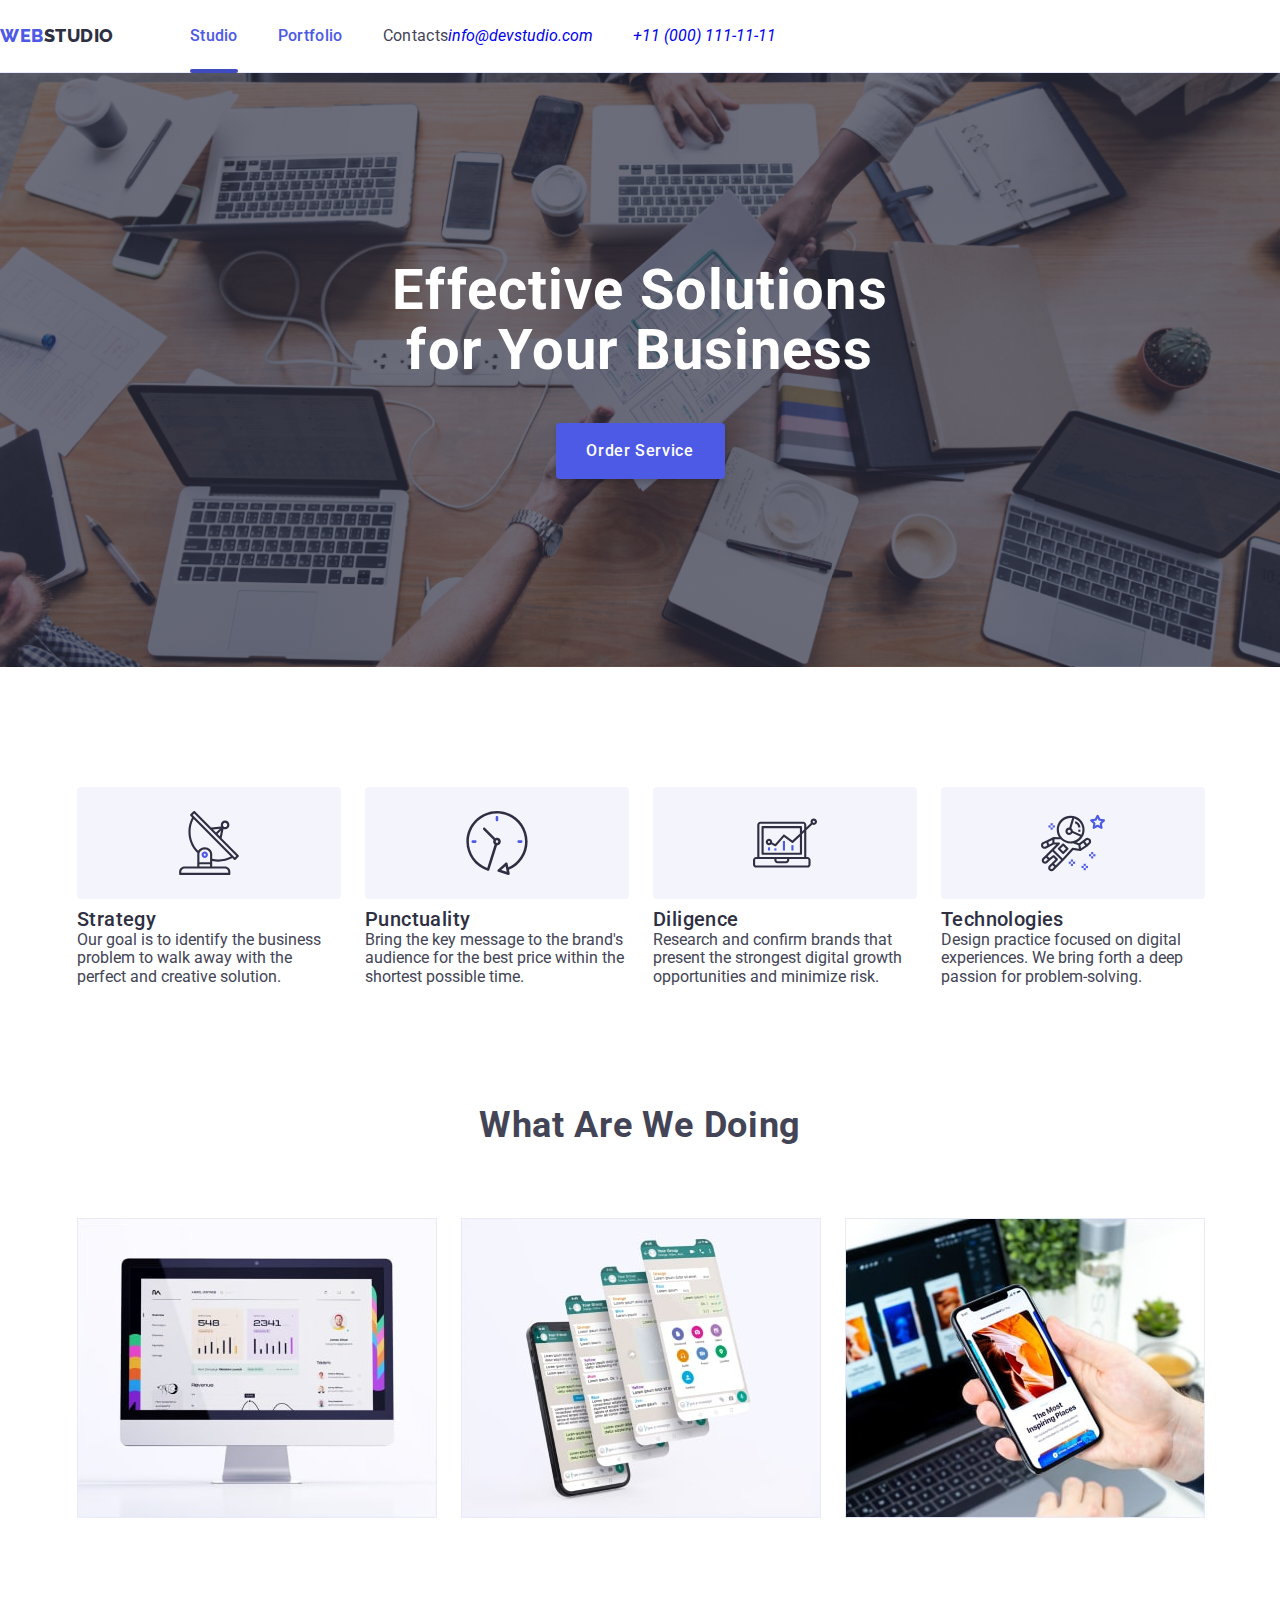
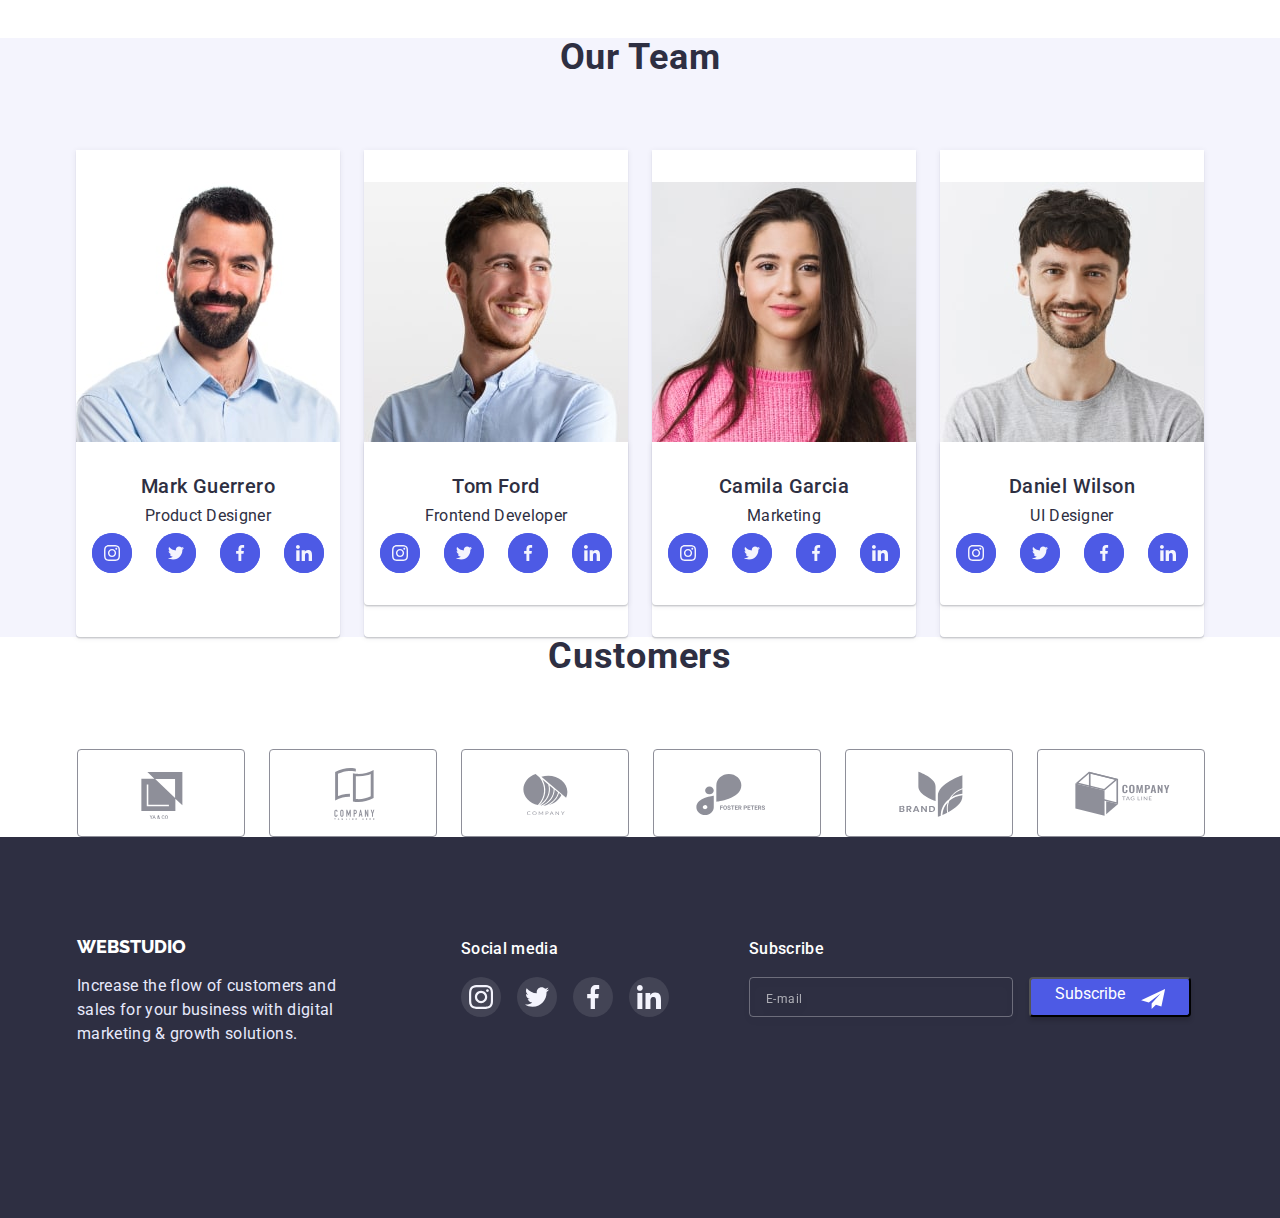
==== commit e91bf01c: "commit 2" ====
--- a/index.html
+++ b/index.html
@@ -12,7 +12,7 @@
         rel="stylesheet">
     <link rel="stylesheet" href="https://cdn.jsdelivr.net/npm/modern-normalize@1.1.0/modern-normalize.min.css">
     <link rel="stylesheet" href="./css/styles.css">
-    <link rel="stylesheet" href="./css/modal-window.css">
+    <link rel="stylesheet" href="./css/modal-windows.css">
     <link rel="stylesheet" href="./css/mobile-menu.css">
 
     
@@ -99,7 +99,7 @@
         <section class="hero">
             <div class="conteiner">
                 <h1 class="hero-title">Effective Solutions for Your Business</h1>
-                <button class="hero-button " type="button" data-modal-open>Order Service</button>
+                <button class="hero-button" type="button" data-modal-open>Order Service</button>
             </div>
         </section>
         <!-- Section 2-->
--- a/css/styles.css
+++ b/css/styles.css
@@ -452,7 +452,7 @@
 }
 @media screen and (min-width: 1200px) {
 
-    .about-list {
+    .features-list {
         display: flex;
         column-gap: 24px;
 
@@ -677,6 +677,9 @@
         letter-spacing: 0.02em;
         color: var(--title-color);
         margin-bottom: 72px;
+    }
+    .customers-list {
+        width: 1128px;
     }
 }
 
--- a/css/modal-windows.css
+++ b/css/modal-windows.css
@@ -0,0 +1,259 @@
+
+@media screen and (max-width: 797px) {
+    .modal-window {
+        width: 392px;
+        height: 586px;
+        position: absolute;
+        top: 50%;
+        left: 50%;
+        transform: translate(-50%, -50%);
+        background: #FCFCFC;
+        box-shadow: 0px 1px 1px rgba(0, 0, 0, 0.14), 0px 1px 3px rgba(0, 0, 0, 0.12), 0px 2px 1px rgba(0, 0, 0, 0.2);
+        border-radius: 4px;
+        padding: 72px 24px 24px 24px;
+    }
+    .modal-for-title {
+        max-width: 340px;
+        font-size: 16px;
+    }
+    .model-form-massage {
+        height: 120px;
+    }
+    .modal-form-check-desc {
+        margin-bottom: 24px;
+        margin-top: 16px;
+    }
+}
+@media screen and (max-width: 480px) {
+    .modal-for-title {
+        font-size: 14px;
+    }
+    .modal-window {
+        width: 300px;
+        height: 586px;
+    }
+    .modal-form-check-desc {
+        margin-bottom: 10px;
+        margin-top: 10px;
+    }
+}
+
+@media screen and (min-width: 797px) {
+    .modal-window {
+            position: absolute;
+            max-width: 408px;
+            max-height: 584px;
+            top: 50%;
+            left: 50%;
+            transform: translate(-50%, -50%);
+            background: #FCFCFC;
+            box-shadow: 0px 1px 1px rgba(0, 0, 0, 0.14), 0px 1px 3px rgba(0, 0, 0, 0.12), 0px 2px 1px rgba(0, 0, 0, 0.2);
+            border-radius: 4px;
+            padding: 72px 24px 24px 24px;
+        }
+        .model-form-massage {
+            height: 120px;
+        }
+        .modal-form-check-desc {
+            margin-bottom: 24px;
+            margin-top: 16px;
+        }
+}
+.is-hidden.backdrop {
+    visibility: hidden;
+    opacity: 0;
+    pointer-events: none;
+}
+
+.backdrop {
+    position: fixed;
+    left: 0;
+    top: 0;
+    width: 100%;
+    height: 100%;
+    z-index: 100;
+    background-color: rgba(46, 47, 66, 0.4);
+    transition: opacity var(--transition-duration),
+        visibility var(--transition-duration);
+}
+
+
+
+.modal-close-btn {
+    position: absolute;
+    top: 24px;
+    right: 24px;
+    display: flex;
+    justify-content: center;
+    align-items: center;
+    width: 24px;
+    height: 24px;
+    background-color: transparent;
+    border: 1px solid rgba(0, 0, 0, 0.1);
+    border-radius: 50%;
+    background: #E7E9FC;
+    transition: background-color var(--transition-duration), fill var(--transition-duration);
+}
+
+.modal-close-btn:hover,
+.modal-close-btn:focus {
+    background-color: #404BBF;
+    outline: none;
+}
+
+.modal-close-btn:hover .close-modal,
+.modal-close-btn:focus .close-modal {
+    fill: var(--acent-color);
+    transition: fill var(--transition-duration);
+}
+
+
+
+/* ------------MODAL-FORM----------*/
+.modal-for-title {
+    font-weight: 500;
+    
+    line-height: 1.5;
+    text-align: center;
+    letter-spacing: 0.02em;
+    color: var(--title-color);
+    margin-bottom: 16px;
+}
+
+.modal-form {
+    display: flex;
+    flex-direction: column;
+}
+
+.modal-form-input {
+    width: 100%;
+    border: 1px solid rgba(33, 33, 33, 0.2);
+    height: 40px;
+    padding-left: 42px;
+    border-radius: 4px;
+    transition: border-color var(--transition-duration);
+}
+
+.modal-form-input-icon:focus {
+    background-color: var(--link-color);
+}
+
+.modal-form-input-disc {
+    display: block;
+    font-weight: 400;
+    font-size: 12px;
+    line-height: 1.17;
+    letter-spacing: 0.04em;
+    margin-bottom: 4px;
+    color: #8E8F99;
+}
+
+.modal-block-fild:nth-child(-n+3) {
+    margin-bottom: 8px;
+}
+
+.modal-form-input-icon {
+    position: absolute;
+    top: 50%;
+    left: 19px;
+    transform: translate(0, -50%);
+    transition: fill var(--transition-duration);
+}
+
+.modal-form-input:focus {
+    outline: none;
+    border-color: var(--link-color);
+}
+
+.modal-form-input:focus+.modal-form-input-icon {
+    fill: var(--link-color);
+}
+
+.modal-form-wrapper {
+    position: relative;
+}
+
+.model-form-massage {
+    width: 100%;
+    resize: none;
+
+    border: 1px solid rgba(33, 33, 33, 0.2);
+    transition: border-color var(--transition-duration);
+    border-radius: 4px;
+    padding: 8px 16px;
+    font-size: 12px;
+    display: block;
+
+}
+
+.model-form-massage::placeholder {
+    font-weight: 400;
+    line-height: 1.17px;
+    letter-spacing: 0.04em;
+    padding-top: 8px;
+    color: rgba(117, 117, 117, 0.5);
+}
+
+.model-form-massage:focus {
+    outline: none;
+    border-color: var(--link-color);
+}
+
+.modal-form-check-desc {
+    display: flex;
+    font-size: 12px;
+    color: #757575;
+    align-items: center;
+
+
+}
+
+.modal-form-check-desc::before {
+    display: flex;
+    content: "";
+    cursor: pointer;
+    width: 16px;
+    height: 16px;
+    border-radius: 2px;
+    border: 1.25px solid rgba(46, 47, 66, 1);
+    background-repeat: no-repeat;
+    margin-right: 8px;
+    position: relative;
+
+}
+
+.modal-form-check:checked+.modal-form-check-desc::before {
+    background-color: var(--hover-focus-btn);
+    border-color: transparent;
+}
+
+.modal-form-check:focus+.modal-form-check-desc::before {
+    outline: 1px solid var(--link-color);
+}
+
+.modal-form-submit {
+    background-color: var(--background-btn-hero);
+    color: var(--acent-color);
+    width: 169px;
+    height: 56px;
+    border-radius: 4px;
+    box-shadow: 0px 4px 4px rgba(0, 0, 0, 0.15);
+    transition: background-color var(--transition-duration);
+    align-self: center;
+}
+
+.modal-form-submit:hover,
+.modal-form-submit:focus {
+    background-color: var(--hover-focus-btn);
+}
+
+.modal-form-policy-icon {
+    position: absolute;
+    background-size: cover;
+    transform: translate(20%);
+}
+
+.privacy-policy {
+    color: var(--link-color);
+}
+
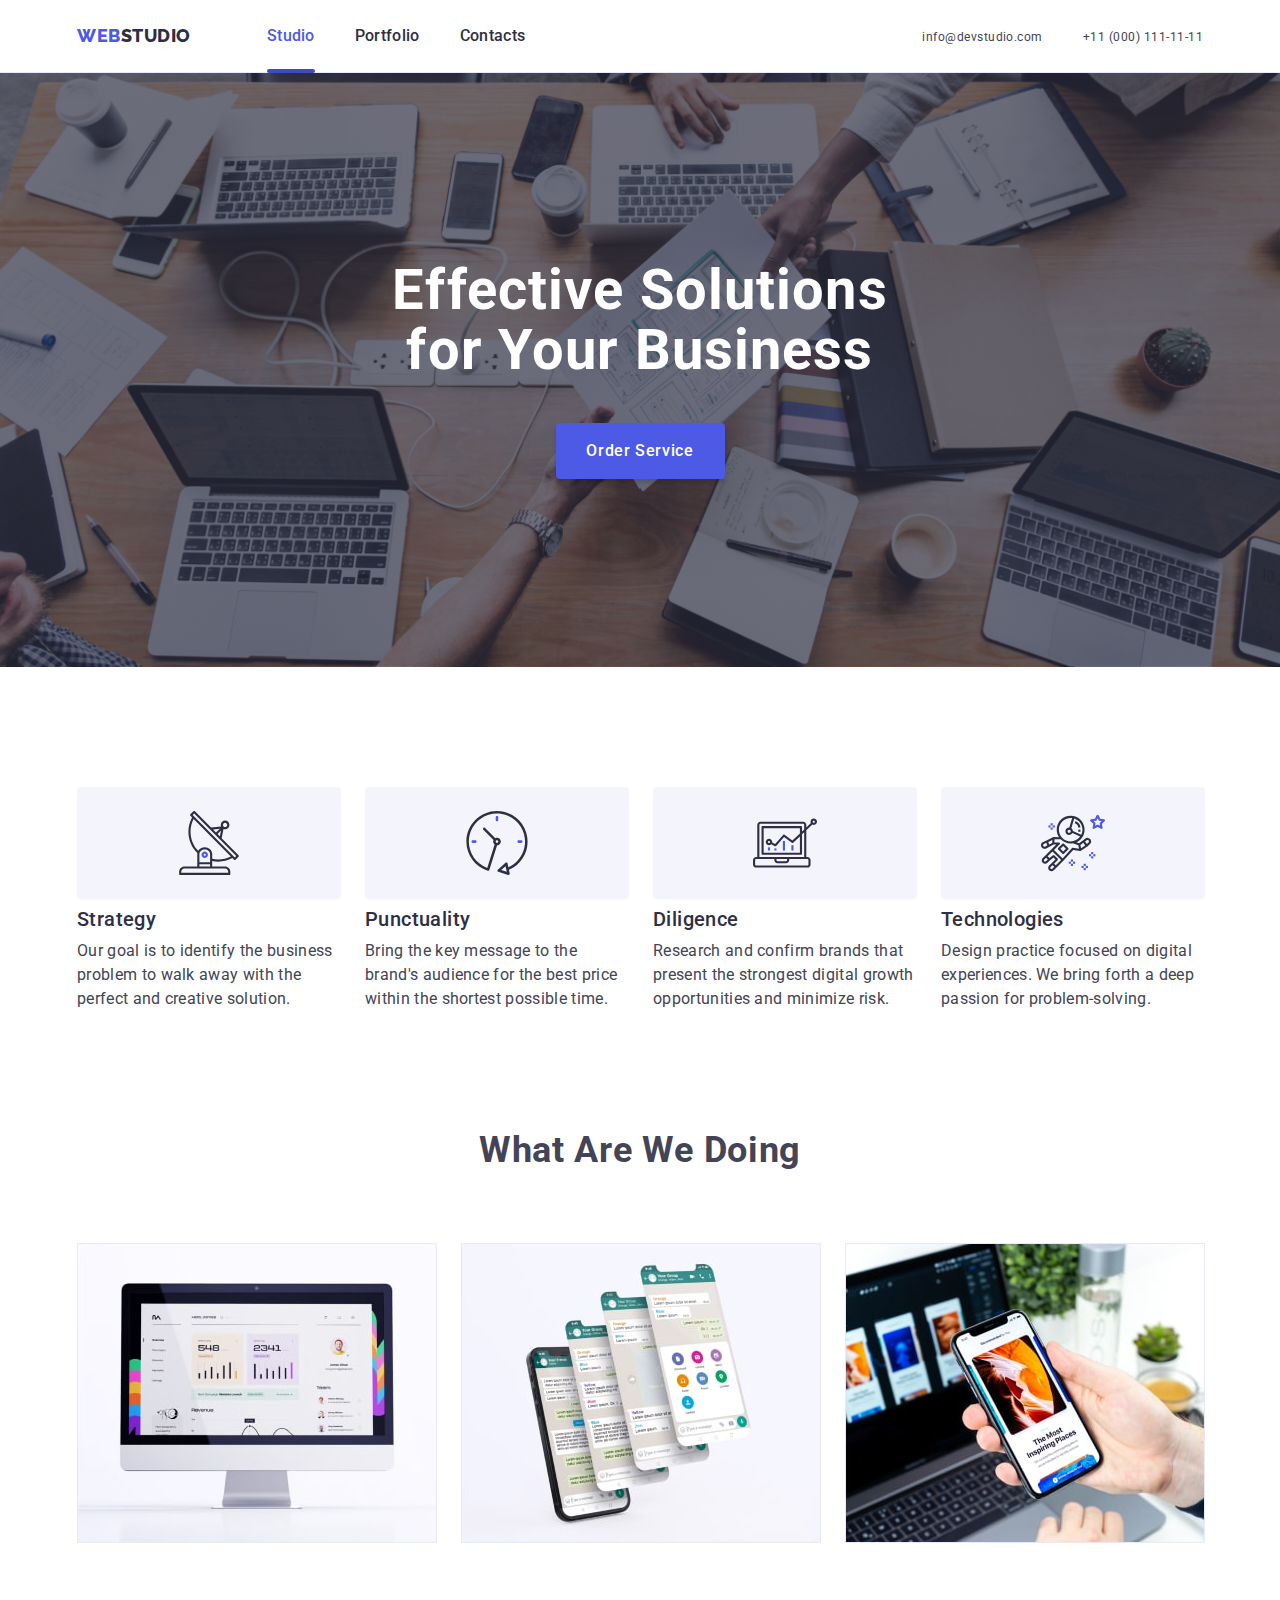
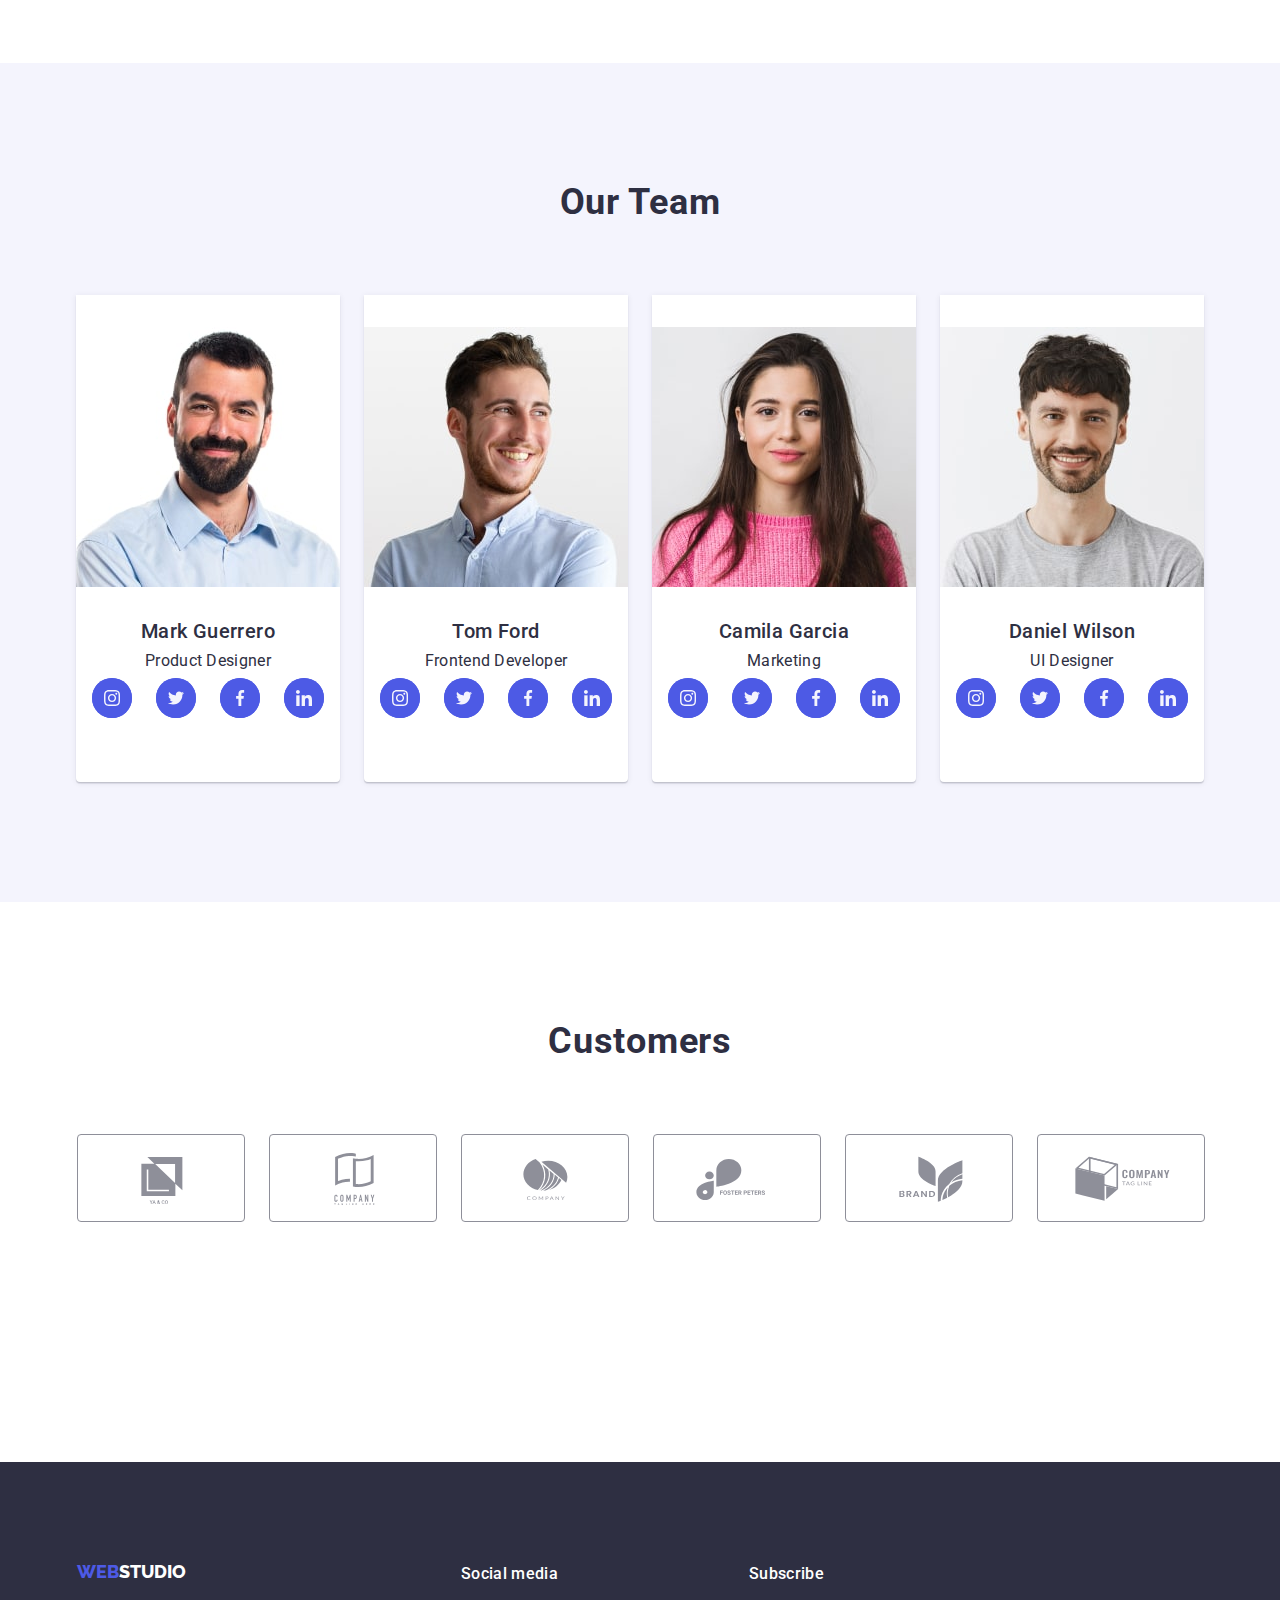
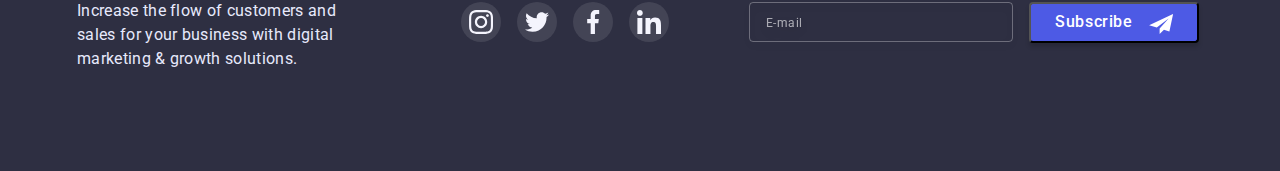
==== commit 91b576e2: "commit 3" ====
--- a/index.html
+++ b/index.html
@@ -14,29 +14,27 @@
     <link rel="stylesheet" href="./css/styles.css">
     <link rel="stylesheet" href="./css/modal-windows.css">
     <link rel="stylesheet" href="./css/mobile-menu.css">
-
     
 </head>
-
 <body>
     <!--Top Line-->
     <header class="header">
-        <div class="heder-container container">
+        <div class="header-container container">
         <nav class="heder-navigation">
             <!--Logo-->
-            <a class="heder-logo link" href="./index.html"><span class="logo" >web</span>studio</a>
+            <a class="heder-logo link" href="./index.html"><span class="logo-web">web</span>studio</a>
             <!--Menu Nav-->
             <ul class="heder-list list">
-                <li class="heder-item studio-link"><a class="menu-studio studio link" href="./index.html">Studio</a></li>
-                <li class="heder-item"><a class="heder-link menu-portfolio link" href="./portfolio.html">Portfolio</a></li>
-                <li class="heder-item"><a class="heder-link link" href="./index.html">Contacts</a></li>  
+                <li class="menu-item studio-link"><a class="menu-studio studio link" href="./index.html">Studio</a></li>
+                <li class="menu-item"><a class="header-link link" href="./portfolio.html">Portfolio</a></li>
+                <li class="menu-item"><a class="header-link link" href="./index.html">Contacts</a></li>  
             </ul>
         </nav>
         <!--Contacts-->
         <address class="heder-box">
-            <ul class="heder-list list">
-                <li class="heder-item"><a class="address-link link" href="mailto:info@devstudio.com">info@devstudio.com</a></li>
-                <li class="heder-item"><a class="address-link link" href="tel:+110001111111">+11 (000) 111-11-11</a></li>
+            <ul class="address-block list">
+                <li class="header-item"><a class="address-link link" href="mailto:info@devstudio.com">info@devstudio.com</a></li>
+                <li class="header-item"><a class="address-link link" href="tel:+110001111111">+11 (000) 111-11-11</a></li>
             </ul>
         </address>
             <button type="button" class="mobile-menu-open"  data-menu-open>
@@ -46,7 +44,7 @@
             </button>
         </div>
         <div class="mobile-menu is-open" data-menu>
-            <div class="conteiner mobile-menu-conteiner">
+            <div class="container mobile-menu-container">
                 <button class="mobile-close-window" data-menu-close>
                     <svg class="mobile-close-icon" width="8" height="8" >
                         <use href="./images/sprite.svg#icon-close-modal"></use>
@@ -97,14 +95,14 @@
     <main>
         <!--Hero image-->
         <section class="hero">
-            <div class="conteiner">
+            <div class="container">
                 <h1 class="hero-title">Effective Solutions for Your Business</h1>
                 <button class="hero-button" type="button" data-modal-open>Order Service</button>
             </div>
         </section>
         <!-- Section 2-->
         <section class="features section-paddings">
-            <div class="conteiner">
+            <div class="container">
                 <h2 class="visually-hidden">Features</h2>
                 <ul class="features-list list">      
                     <li class="features-item">
@@ -154,7 +152,7 @@
         </section>
         <!-- What are we doing-->
         <section class="doing">
-            <div class="conteiner">
+            <div class="container">
                 <h2 class="doing-title">What are we doing</h2>
                 <ul class="doing-list list">
                     <li><img 
@@ -181,7 +179,7 @@
         </section>
         <!-- Our team-->
         <section class="team section-paddings">
-            <div class="conteiner">
+            <div class="container">
             <h2 class="team-title">Our Team</h2>
             <ul class="team-list list">
                 <li class="team-item">
@@ -231,7 +229,7 @@
                     src="./images/team-img/img-min1.jpg"
                     alt="tom-ford-frontend-developer" 
                     width="264" height="260">
-                    <div class="team-item">
+                    <div class="item-wrap">
                     <h3 class="team-subtitle">Tom Ford</h3>
                     <p class="team-text">Frontend Developer</p>
                     <ul class="team-soc-list list">
@@ -272,7 +270,7 @@
                     src="./images/team-img/img-min2.jpg"
                     alt="camila-garcia-marketing" 
                     width="264" height="260">
-                    <div class="team-item">
+                    <div class="item-wrap">
                     <h3 class="team-subtitle">Camila Garcia</h3>
                     <p class="team-text">Marketing</p>
                     <ul class="team-soc-list list">
@@ -313,7 +311,7 @@
                     src="./images/team-img/img-min3.jpg" 
                     alt="daniel-wilson-uidesigner" 
                     width="264" height="260">
-                    <div class="team-item">
+                    <div class="item-wrap">
                     <h3 class="team-subtitle">Daniel Wilson</h3>
                     <p class="team-text">UI Designer</p>
                     <ul class="team-soc-list list">
@@ -353,7 +351,7 @@
         </section>
     <!-----Customers-------->
         <section class="section-paddings">
-            <div class="conteiner customers-section">
+            <div class="container customers-section">
                 <h2 class="customers-title">Customers</h2>
                 <ul class="customers-list list">
                     <li class="customers-item">
@@ -404,7 +402,7 @@
     </main>
     <!-- Footer -->
     <footer class="footer">
-        <div class="conteiner-content conteiner footer-conteiner">
+        <div class="container-content container footer-container">
             <div class="tablet-footer-box">
             <div class="footer-logo-box">
                 <a class="logo-component-footer link" href="./index.html"><span class="logo-web">Web</span>Studio</a>
--- a/css/styles.css
+++ b/css/styles.css
@@ -60,27 +60,27 @@
     clip-path: inset(50%);
     margin: -1px;
 }
-.conteiner {
+.container {
     padding-right: 16px;
     padding-left: 16px;
 }
-@media screen and (min-width: 320px){
-    .conteiner {
+@media screen and (min-width: 480px){
+    .container {
         width: 100%;
         margin-left: auto;
         margin-right: auto;
     }
 }
 @media screen and (min-width: 768px){
-    .conteiner {
+    .container {
         width: 768px;
     }
-    .conteiner-content {
+    .container-content {
         width: 552px;
     }
 }
 @media screen and (min-width: 1200px) {
-    .conteiner {
+    .container {
         width: 1158px;
     }
 }
@@ -130,21 +130,21 @@
 
 /* ----------HEADER------- */
 
-@media screen and (max-width: 767px)  {
-    .menu {
+@media screen and (max-width: 768px)  {
+    .heder-list {
         display: none;
     }
     .heder-box {
         display: none;
     }
-    .logo {
+    .logo-web {
         color: var(--secondary-logo-color);
     }
-    .page-header {
+    .header {
         padding-bottom: 24px;
     }
 }
-.page-header-conteiner {
+.header-container {
     display: flex;
     align-items: center;
     justify-content: space-between;
@@ -160,14 +160,14 @@
     padding-top: 24px;
 }
 @media screen and (min-width:768px) {
-    .heder-link {
+    .address-link {
         font-size: 12px;
         line-height: 1.17;
         letter-spacing: 0.04em;
         color: #434455;
         font-style: normal;
     }
-   
+
 
     .mobile-menu-open {
         display: none;
@@ -175,11 +175,11 @@
     .mobile-menu {
         display: none;
     }
-    .logo {
+    .logo-web {
         color: var(--secondary-logo-color);
     }
 
-    .heder-link {
+    .header-link {
         font-weight: 500;
         font-size: 16px;
         line-height: 1.5;
@@ -188,20 +188,21 @@
         transition: color var(--transition-duration);
     }
 
-    .heder-link:hover,
-    .heder-link:focus {
+    .header-link:hover,
+    .header-link:focus {
         color: var(--link-color);
+
     }
 
     .heder-navigation,
-    .page-header-conteiner {
+    .header-container {
         display: flex;
     }
 
     .header {
         display: flex;
         padding-top: 24px;
-        padding-bottom: 12px;
+        padding-bottom: 24px;
         box-shadow: 
         0px 2px 1px rgba(46, 47, 66, 0.08), 
         0px 1px 1px rgba(46, 47, 66, 0.16), 
@@ -216,7 +217,7 @@
         color: var(--link-color);
     }
 
-    .menu {
+    .heder-list {
         display: flex;
         gap: 40px;
         align-items: center;
@@ -239,20 +240,20 @@
     }
 
 }
-@media screen and (max-width:1199px) {
-    .heder-item:nth-child(1) {
+@media screen and (max-width:1200px) {
+    .header-item:nth-child(1) {
             margin-bottom: 6px;
         }
 }
 @media screen and (min-width:1200px) {
-    .heder-list {
+    .address-block {
         display: flex;
     }
     .header {
         padding-top: 24px;
         padding-bottom: 24px;
     }
-    .heder-link {
+    /* .heder-link {
         font-style: normal;
         font-weight: 400;
         font-size: 16px;
@@ -260,11 +261,11 @@
         letter-spacing: 0.02em;
         color: var(--text-color);
         transition: color var(--transition-duration);
-    }
-    .heder-item:not(:last-child) {
+    } */
+    .header-item:not(:last-child) {
         margin-right: 40px;
     }
-    .heder-item {
+    .header-item {
         margin-bottom: none;
     }
     .studio::after {
@@ -278,10 +279,10 @@
 
 
 
-.heder-link:hover,
+/* .heder-link:hover,
 .heder-link:focus {
     color:var(--link-color);
-}
+} */
 
 
 /* -------------HERO-----------*/
@@ -400,11 +401,20 @@
         background-color: var(--hover-focus-btn);
     }
 
-
+    .section-paddings {
+        padding-top: 96px;
+        padding-bottom: 96px;
+    }
+    @media screen and (min-width: 1200px) {
+        .section-paddings {
+            padding-top: 120px;
+            padding-bottom: 120px;
+        }
+    }
 
 /* -------------FEATURES-----------*/
 
-@media screen and (max-width: 767px) {
+@media screen and (max-width: 768px) {
     .features-list {
             row-gap: 72px;
         }
@@ -415,7 +425,7 @@
         justify-content: space-between;
     }
 }
-@media screen and (max-width: 1199px) {
+@media screen and (max-width: 1200px) {
     .features-svg {
             display: none;
         }
@@ -434,19 +444,19 @@
     }
 
 }
-@media screen and (min-width: 767px) {
+@media screen and (min-width: 768px) {
     .features-subtitle {
         text-align: start;
     }
         
 }
-@media screen and (max-width: 1199px) {
+@media screen and (max-width: 1200px) {
 
     .features-item {
         margin: 0 auto;
         width: 356px;
 
-    }.about-text-comp {
+    }.features-text {
         font-weight: 500;
     }
 }
@@ -475,7 +485,7 @@
         letter-spacing: 0.02em;
         color: var(--title-color);
     }
-    .about-text-comp {
+    .features-text {
         font-weight: 400; 
     }
 }
@@ -483,7 +493,7 @@
     width: 64px;
     height: 64px;
 }
-.about-text-comp {
+.features-text {
     font-size: 16px;
     line-height: 1.5;
     letter-spacing: 0.02em;
@@ -494,7 +504,7 @@
 
 
 /*--------------DOING-------------*/
-@media screen and (max-width: 1199px){
+@media screen and (max-width: 1200px){
     .doing {
         display: none;
     }
@@ -518,7 +528,7 @@
 
 
 /* ---------------TEAM-----------*/
-@media screen and (max-width: 767px) {
+@media screen and (max-width: 768px) {
     .team-list {
         display: flex;
         flex-direction: column;
@@ -602,8 +612,8 @@
     background-color: var(--link-color);
     transition: background-color var(--transition-duration);
 }
-.team-svg-box:hover,
-.team-svg-box:focus {
+.team-soc-item:hover,
+.team-soc-item:focus {
     background-color: #404BBF;
 }
 .item-wrap{
@@ -616,7 +626,7 @@
     font-size: 36px;
     line-height: 1.11;
     letter-spacing: 0.02em; 
-    color:var(--navy-blue,  #2E2F42);
+    color: var(--navy-blue,  #2E2F42);
 
     
     margin-bottom: 72px;
@@ -627,7 +637,7 @@
 
 
 /* -----------CUSTOMERS----------------*/
-@media screen and (min-width: 320px) {
+@media screen and (min-width: 480px) {
     .customers-list {
         display: flex;
         align-items: center;
@@ -637,6 +647,9 @@
     }
     .customers-link {
         width: 190px;
+    }
+    .customers-list {        
+        margin-bottom: 96px;
     }
 }
 @media screen and (min-width: 480px) {
@@ -649,16 +662,18 @@
         column-gap: 24px;
         flex-direction:row;
     }
-    
+    .customers-list {        
+        margin-bottom: 96px;
+    }
 }
 
 @media screen and (min-width: 768px) {
     .customers-link {
         max-width: 168px;
     }
-    
-}
-@media screen and (min-width: 1199px) {
+   
+}
+@media screen and (min-width: 1200px) {
     .customers-logo-box {
         display: flex;
         justify-content: space-between;
@@ -669,7 +684,7 @@
     .customers-link {
         width: 168px;
     }
-    .customers-title {
+    /* .customers-title {
         font-weight: 700;
         font-size: 36px;
         line-height: 1.11;
@@ -677,9 +692,10 @@
         letter-spacing: 0.02em;
         color: var(--title-color);
         margin-bottom: 72px;
-    }
+    } */
     .customers-list {
         width: 1128px;
+        margin-bottom: 120px;
     }
 }
 
@@ -719,9 +735,9 @@
         }
         
 }
-@media screen and (min-width: 320px) {
+@media screen and (min-width: 480px) {
     .tablet-footer-box {
-            margin-bottom: 72px;
+          
         }
 }
 @media screen and (min-width: 480px) {
@@ -731,7 +747,7 @@
         
     
 }
-@media screen and (max-width: 767px) {
+@media screen and (max-width: 768px) {
 
     .footer-text {
         margin-right: auto;
@@ -785,7 +801,7 @@
         width: 264px;
     }
 }
-@media screen and (min-width: 1199px) {
+@media screen and (min-width: 1200px) {
     .footer-logo-box {
         margin-right: 120px;
 
@@ -793,7 +809,7 @@
     .subscribe-wrapper {
         margin-left: 80px;
     }
-    .footer-conteiner {
+    .footer-container {
         display: flex;
     }
     .subscribe-wrapper {
@@ -863,7 +879,7 @@
 }
 .footer-social-box:hover,
 .footer-social-box:focus {
-    background-color: #31D0AA;
+    background-color: var(--link-color);
 }
 .footer-social-box {
     transition: background-color var(--transition-duration);
@@ -903,6 +919,10 @@
     box-shadow: 0px 4px 4px rgba(0, 0, 0, 0.15);
     transition: background-color var(--transition-duration);
     padding: 6px 24px 7px 24px;
+    font-weight: 500;
+    font-size: 16px;
+    line-height: 1.5;
+    letter-spacing: .04em;
 }
 
 .footer-form-btn-icon {
@@ -944,14 +964,15 @@
     color: var(--link-color);
 }
 /* -----------PORTFOLIO-NAV----------*/
-@media screen and (min-width: 320px) {
-    .heder-container {
-        display: flex;
+@media screen and (min-width: 480px) {
+    /* .heder-container {
+        display: flex;
+        align-items: center;
         justify-content: space-between;
-    }
+    } */
     
 }
-@media screen and (min-width: 767px) {
+@media screen and (min-width: 768px) {
     .flex-container {
             column-gap: 16px;
         }
@@ -959,9 +980,9 @@
         justify-content: space-between;
     }
 }
-.heder-container{
+/* .heder-container{
     align-items: center;
-}
+} */
 .overlay-text {
     display: block;
 }
@@ -1089,3 +1110,9 @@
     border-color var(--transition-duration),
     background-color var(--transition-duration);
 }
+
+
+
+
+
+
--- a/css/modal-windows.css
+++ b/css/modal-windows.css
@@ -1,5 +1,5 @@
 
-@media screen and (max-width: 797px) {
+@media screen and (max-width: 768px) {
     .modal-window {
         width: 392px;
         height: 586px;
@@ -38,11 +38,11 @@
     }
 }
 
-@media screen and (min-width: 797px) {
+@media screen and (min-width: 768px) {
     .modal-window {
             position: absolute;
-            max-width: 408px;
-            max-height: 584px;
+            width: 408px;
+            height: 584px;
             top: 50%;
             left: 50%;
             transform: translate(-50%, -50%);
@@ -58,6 +58,7 @@
             margin-bottom: 24px;
             margin-top: 16px;
         }
+        
 }
 .is-hidden.backdrop {
     visibility: hidden;
--- a/css/mobile-menu.css
+++ b/css/mobile-menu.css
@@ -5,8 +5,8 @@
 @media screen and (max-width: 767px) {
     .mobile-menu {
         position: fixed;
-        min-width: 100%;
-        height: 796px;
+        width: 100%;
+        height: 100%;
         left: 0;
         top: 0;
         z-index: 1000;
@@ -25,7 +25,7 @@
     }
 
 
-    .mobile-menu-conteiner {
+    .mobile-menu-container {
         display: flex;
         width: 100%;
         height: 100%;
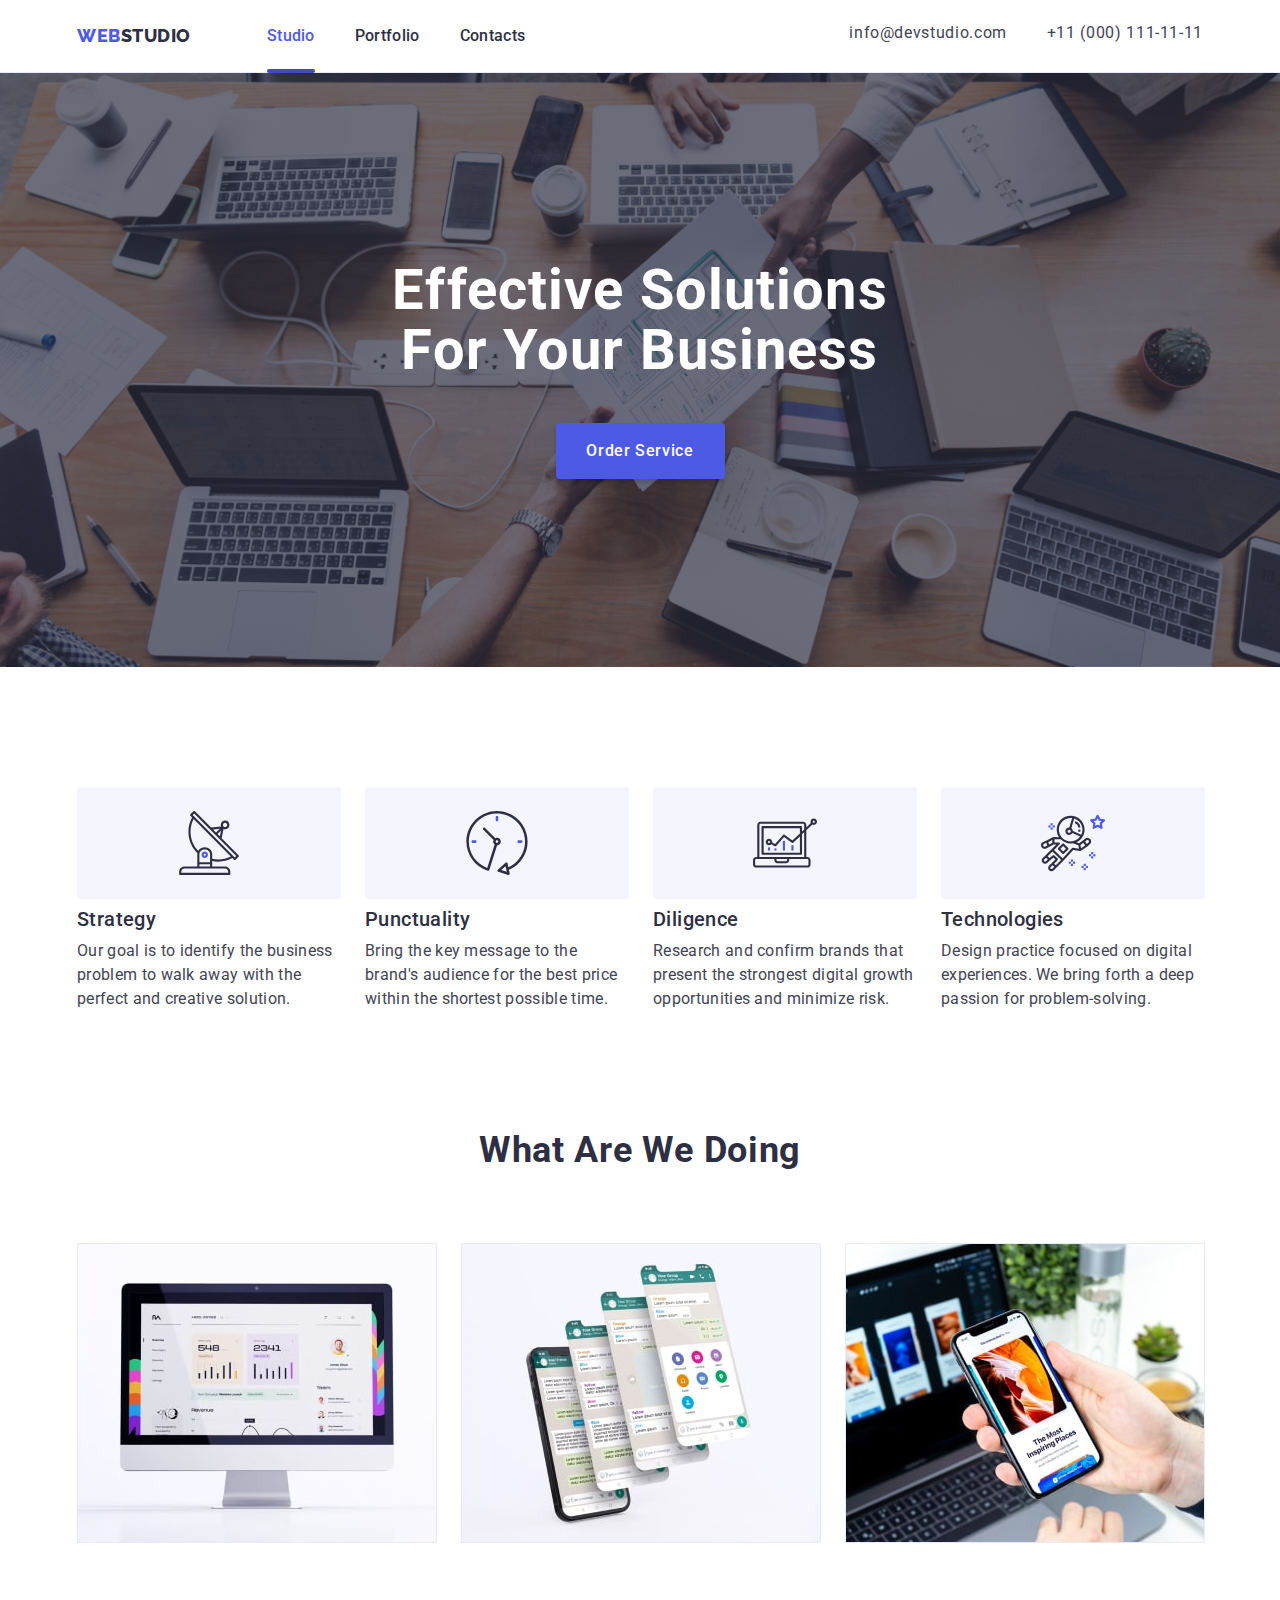
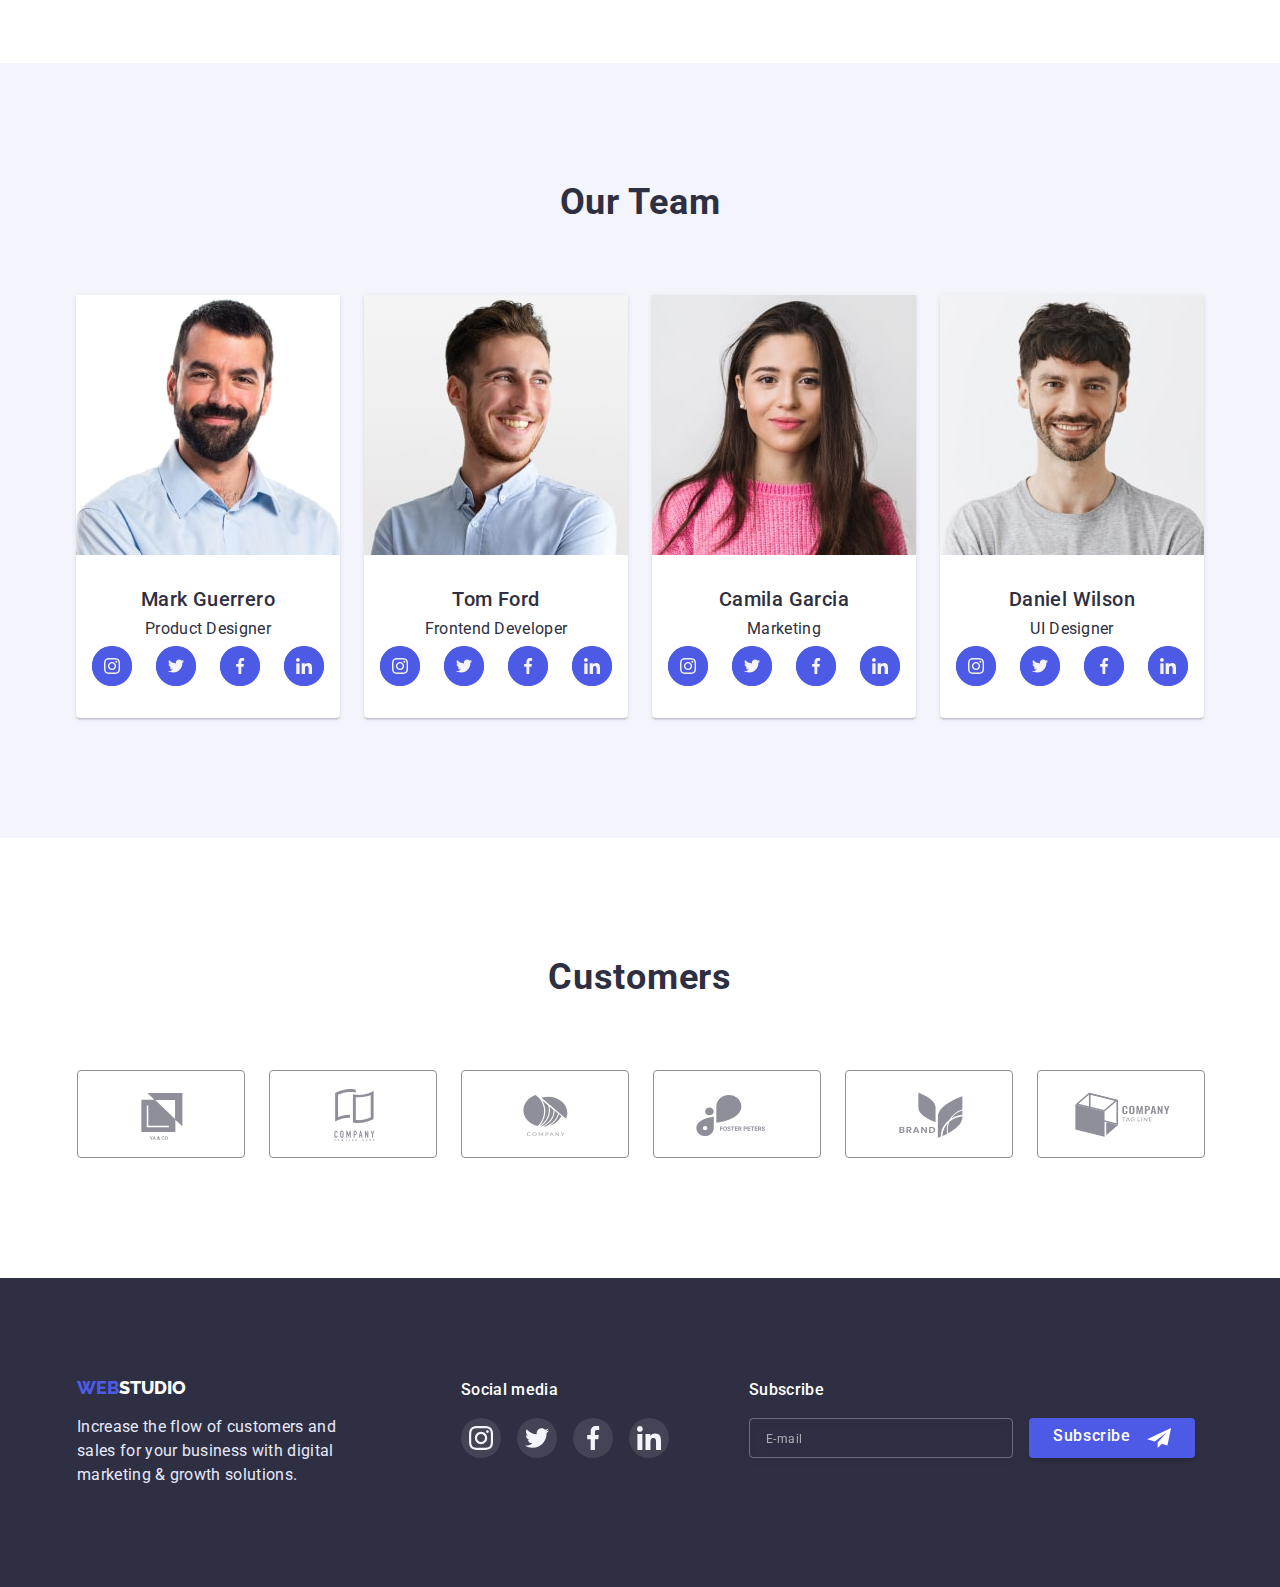
==== commit f036078b: "commit 6" ====
--- a/index.html
+++ b/index.html
@@ -96,7 +96,7 @@
         <!--Hero image-->
         <section class="hero">
             <div class="container">
-                <h1 class="hero-title">Effective Solutions for Your Business</h1>
+                <h1 class="hero-title">Effective Solutions For Your Business</h1>
                 <button class="hero-button" type="button" data-modal-open>Order Service</button>
             </div>
         </section>
--- a/css/styles.css
+++ b/css/styles.css
@@ -102,7 +102,7 @@
     text-align: center;
     letter-spacing: 0.02em;
     text-transform: capitalize;
-    color: var(--text-color);
+    color: var(--title-color);
     margin-bottom: 72px;
 }
 .filters-button {
@@ -143,11 +143,12 @@
     .header {
         padding-bottom: 24px;
     }
-}
+
 .header-container {
     display: flex;
     align-items: center;
     justify-content: space-between;
+}
 }
 .mobile-menu-open {
     stroke: #2E2F42;
@@ -159,6 +160,7 @@
 .header {
     padding-top: 24px;
 }
+
 @media screen and (min-width:768px) {
     .address-link {
         font-size: 12px;
@@ -231,14 +233,18 @@
         background-size: auto;
         background-color: #404BBF;
         border-radius: 2px;
-        margin-top: 18px;
+        margin-top: 26px;
         position: absolute;
-
-    }
+    }
+    
     .studio-link {
         position: relative;
     }
-
+}
+@media screen and (min-width:1200px) {
+    .address-link {
+        font-size: 16px;
+    }
 }
 @media screen and (max-width:1200px) {
     .header-item:nth-child(1) {
@@ -249,10 +255,10 @@
     .address-block {
         display: flex;
     }
-    .header {
+    /* .header {
         padding-top: 24px;
         padding-bottom: 24px;
-    }
+    } */
     /* .heder-link {
         font-style: normal;
         font-weight: 400;
@@ -274,10 +280,19 @@
 }
 .heder-box {
     margin-left: auto;
-
-}
-
-
+}
+@media screen and (min-width:768px) {
+    .header {
+        padding-top: 16px;
+        padding-bottom: 16px;
+    }
+}
+@media screen and (min-width:1200px) {
+    .header {
+        padding-top: 24px;
+        padding-bottom: 24px;
+    }
+}
 
 /* .heder-link:hover,
 .heder-link:focus {
@@ -309,7 +324,7 @@
     }
     .hero-title {
         font-weight: 700;
-        font-size: 56px;
+        font-size: 36px;
         line-height: 1.07;
         letter-spacing: 0.02em;
         color: var(--acent-color);
@@ -424,6 +439,7 @@
     .features-item {
         justify-content: space-between;
     }
+
 }
 @media screen and (max-width: 1200px) {
     .features-svg {
@@ -572,11 +588,11 @@
     min-width: 100%;
     height: auto;
 }
-.team-item {
+/* .team-item {
     padding-top: 32px;
     padding-bottom: 32px;
     
-}
+} */
 .team-text {
     font-weight: 400;
     font-size: 16px;
@@ -626,8 +642,7 @@
     font-size: 36px;
     line-height: 1.11;
     letter-spacing: 0.02em; 
-    color: var(--navy-blue,  #2E2F42);
-
+    color: var(--title-color);
     
     margin-bottom: 72px;
     text-align: center;
@@ -648,9 +663,9 @@
     .customers-link {
         width: 190px;
     }
-    .customers-list {        
+    /* .customers-list {        
         margin-bottom: 96px;
-    }
+    } */
 }
 @media screen and (min-width: 480px) {
     .customers-list {
@@ -662,9 +677,12 @@
         column-gap: 24px;
         flex-direction:row;
     }
-    .customers-list {        
+    .customers-link {
+        width: 168px;
+    }
+    /* .customers-list {        
         margin-bottom: 96px;
-    }
+    } */
 }
 
 @media screen and (min-width: 768px) {
@@ -695,10 +713,13 @@
     } */
     .customers-list {
         width: 1128px;
-        margin-bottom: 120px;
-    }
-}
-
+    }
+}
+/* @media screen and (min-width: 480px) {
+    .customers-list {
+        width: 396px;
+    }
+} */
 .customers-title{
     font-weight: 700;
     font-size: 36px;
@@ -769,6 +790,7 @@
         display: block;
         justify-content: center;
         text-align: center;
+        margin-top: 72px;
     }
     
     .subscribe-title {
@@ -780,6 +802,7 @@
         margin-top: 16px;
         margin-right: auto;
         margin-left: auto;
+        display: block;
     }
 
 }
@@ -923,6 +946,7 @@
     font-size: 16px;
     line-height: 1.5;
     letter-spacing: .04em;
+    border: none;
 }
 
 .footer-form-btn-icon {
--- a/css/modal-windows.css
+++ b/css/modal-windows.css
@@ -241,6 +241,7 @@
     box-shadow: 0px 4px 4px rgba(0, 0, 0, 0.15);
     transition: background-color var(--transition-duration);
     align-self: center;
+    border: none;
 }
 
 .modal-form-submit:hover,
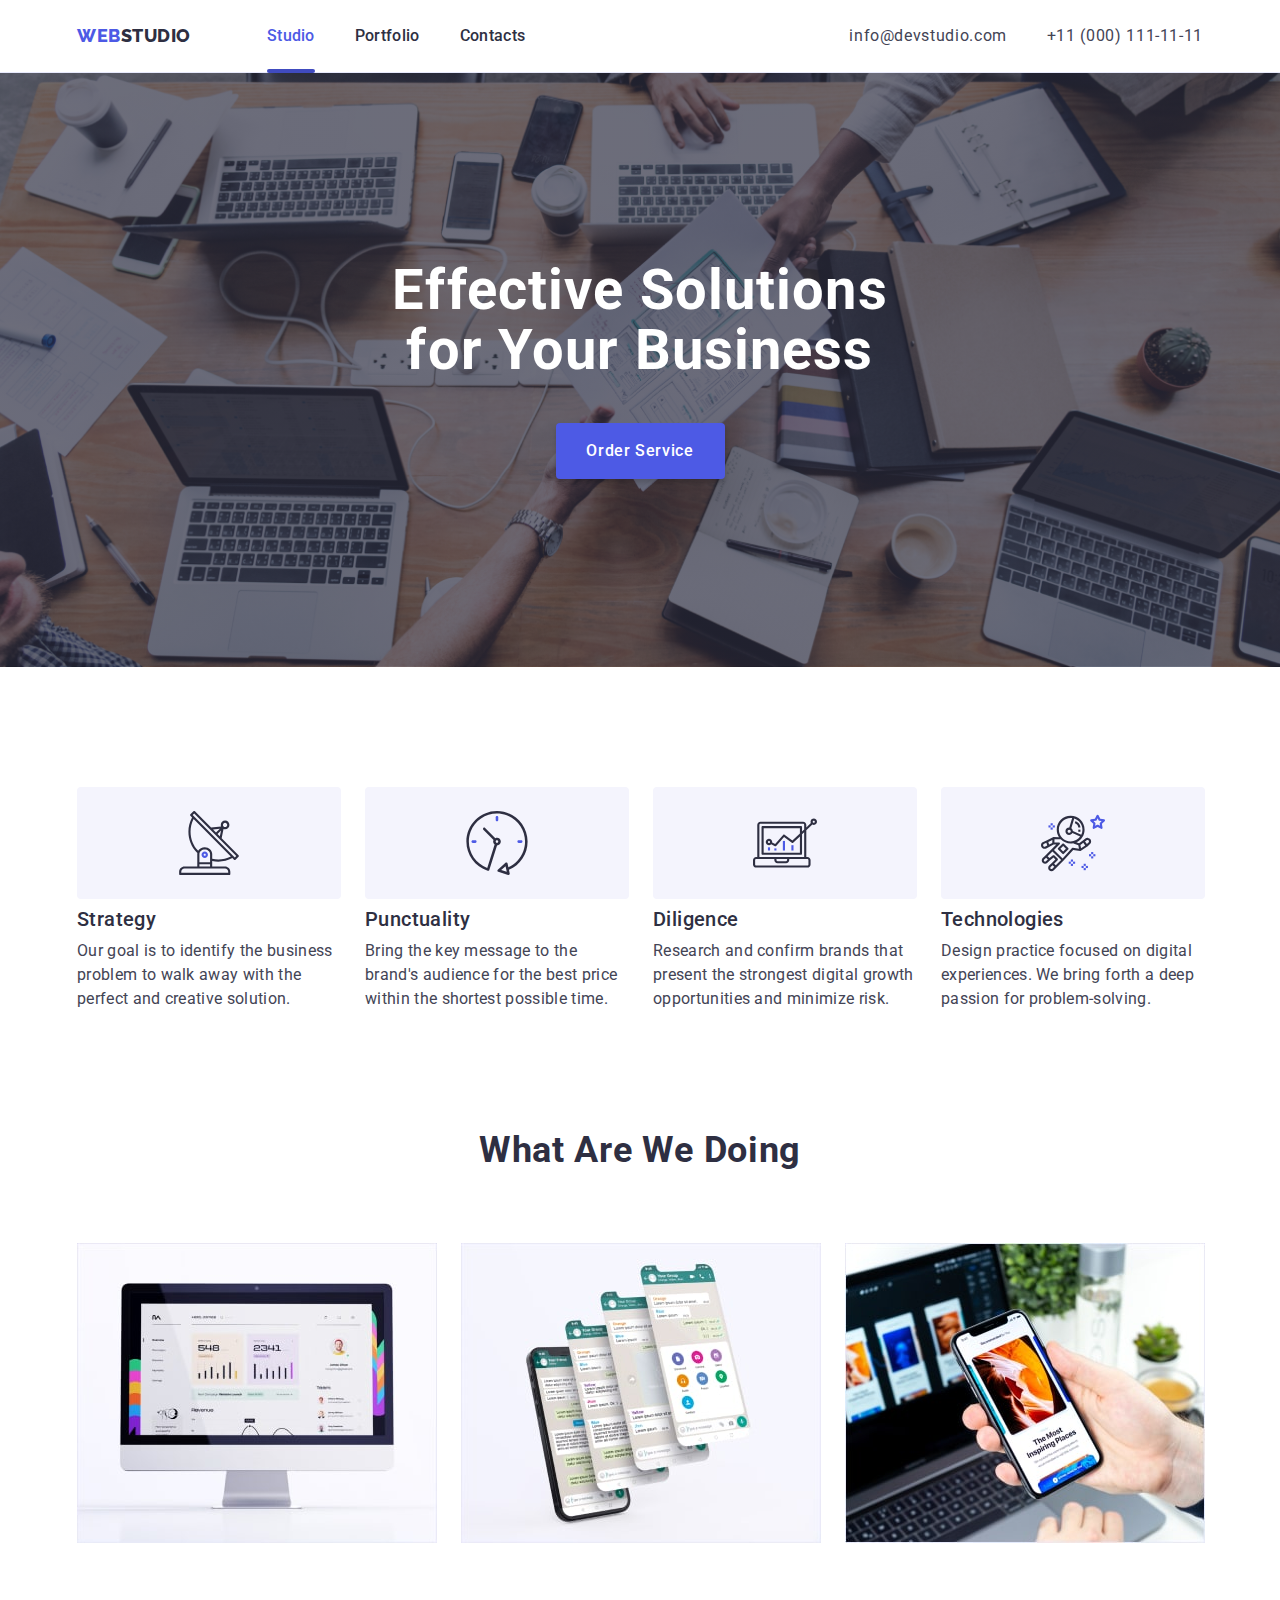
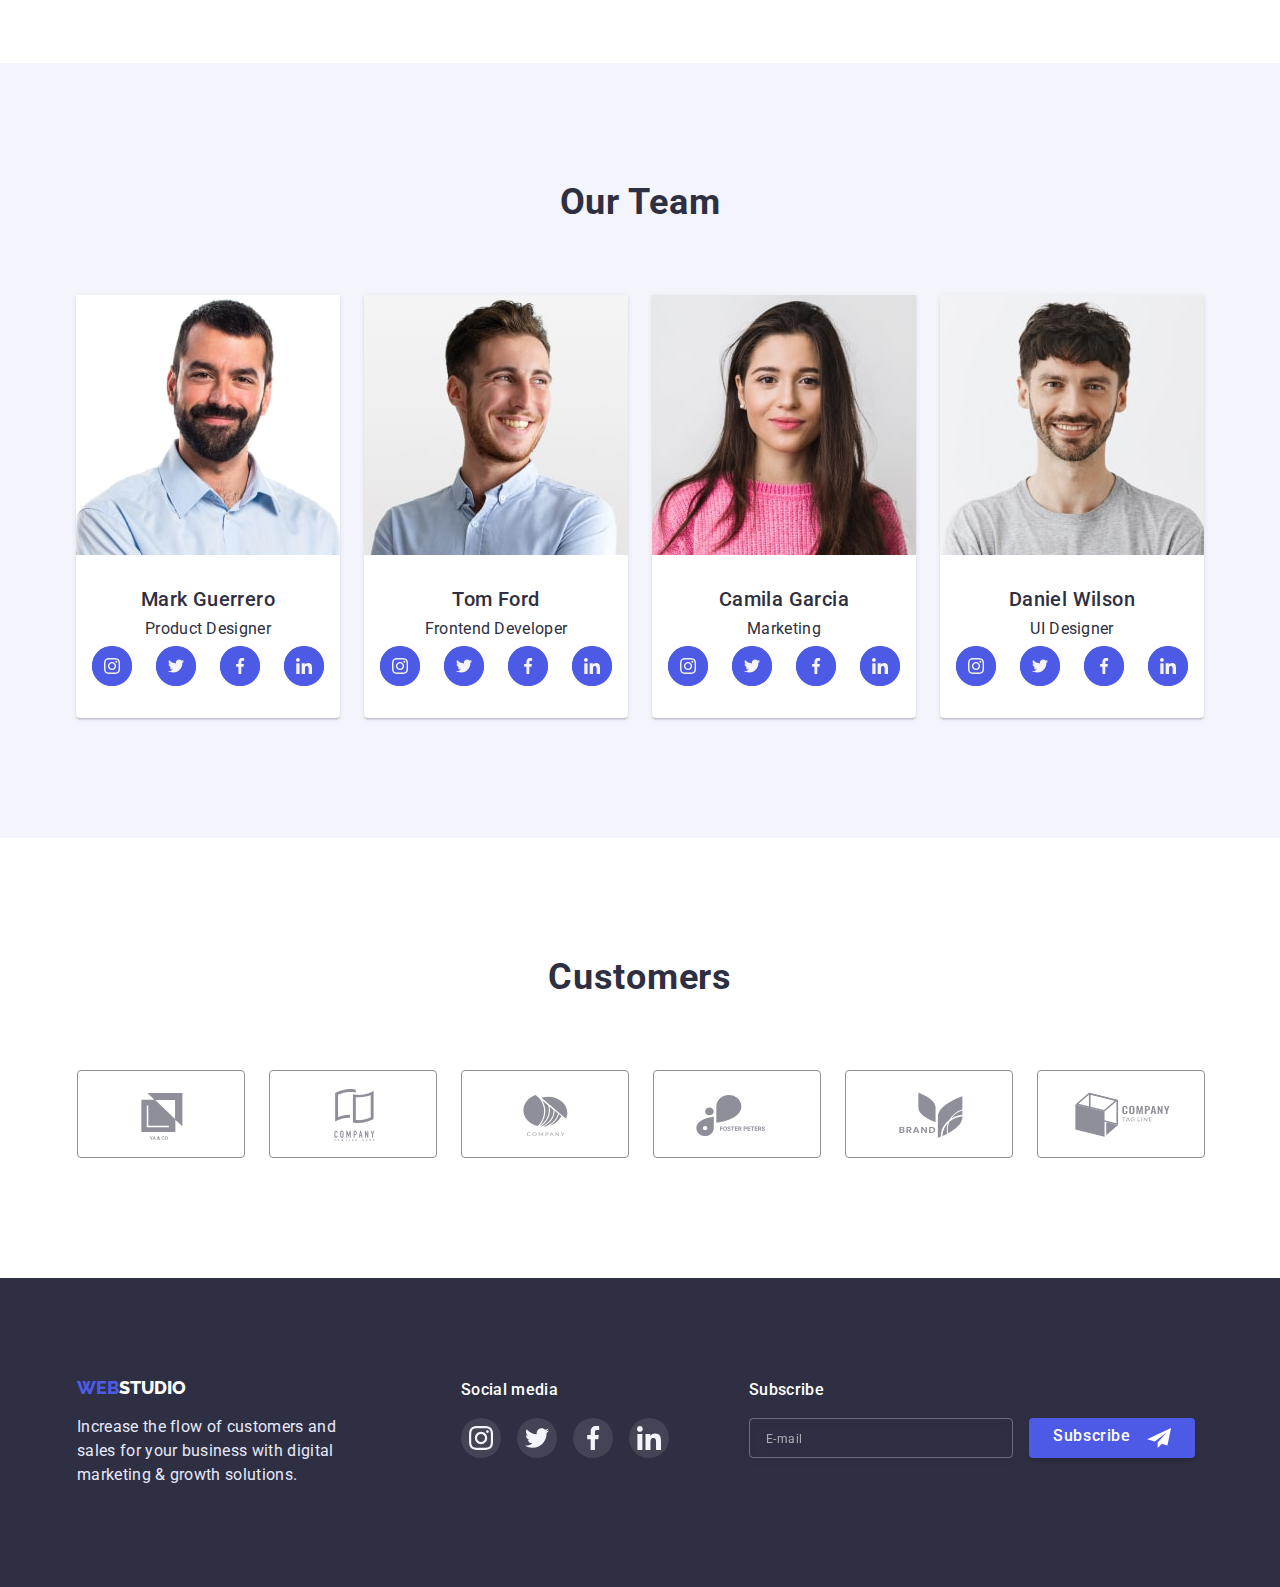
==== commit 9c030465: "commit 7" ====
--- a/index.html
+++ b/index.html
@@ -96,7 +96,7 @@
         <!--Hero image-->
         <section class="hero">
             <div class="container">
-                <h1 class="hero-title">Effective Solutions For Your Business</h1>
+                <h1 class="hero-title">Effective Solutions for Your Business</h1>
                 <button class="hero-button" type="button" data-modal-open>Order Service</button>
             </div>
         </section>
--- a/css/styles.css
+++ b/css/styles.css
@@ -199,6 +199,7 @@
     .heder-navigation,
     .header-container {
         display: flex;
+        align-items: center;
     }
 
     .header {
@@ -233,7 +234,7 @@
         background-size: auto;
         background-color: #404BBF;
         border-radius: 2px;
-        margin-top: 26px;
+        margin-top: 23px;
         position: absolute;
     }
     
@@ -684,12 +685,27 @@
         margin-bottom: 96px;
     } */
 }
+@media screen and (max-width: 320px) {
+    .customers-item {
+        padding-bottom: 24px;
+    }
+    .customers-item:last-child{
+        margin-bottom: 0;
+    }
+}
+@media screen and (max-width: 480px) {
+    .customers-item {
+        padding-bottom: 24px;
+    }
+    .customers-item:last-child{
+        margin-bottom: 0;
+    }
+}
 
 @media screen and (min-width: 768px) {
     .customers-link {
         max-width: 168px;
     }
-   
 }
 @media screen and (min-width: 1200px) {
     .customers-logo-box {
@@ -758,7 +774,7 @@
 }
 @media screen and (min-width: 480px) {
     .tablet-footer-box {
-          
+
         }
 }
 @media screen and (min-width: 480px) {
--- a/css/modal-windows.css
+++ b/css/modal-windows.css
@@ -2,7 +2,6 @@
 @media screen and (max-width: 768px) {
     .modal-window {
         width: 392px;
-        height: 586px;
         position: absolute;
         top: 50%;
         left: 50%;
@@ -30,8 +29,7 @@
     }
     .modal-window {
         width: 300px;
-        height: 586px;
-    }
+        }
     .modal-form-check-desc {
         margin-bottom: 10px;
         margin-top: 10px;
